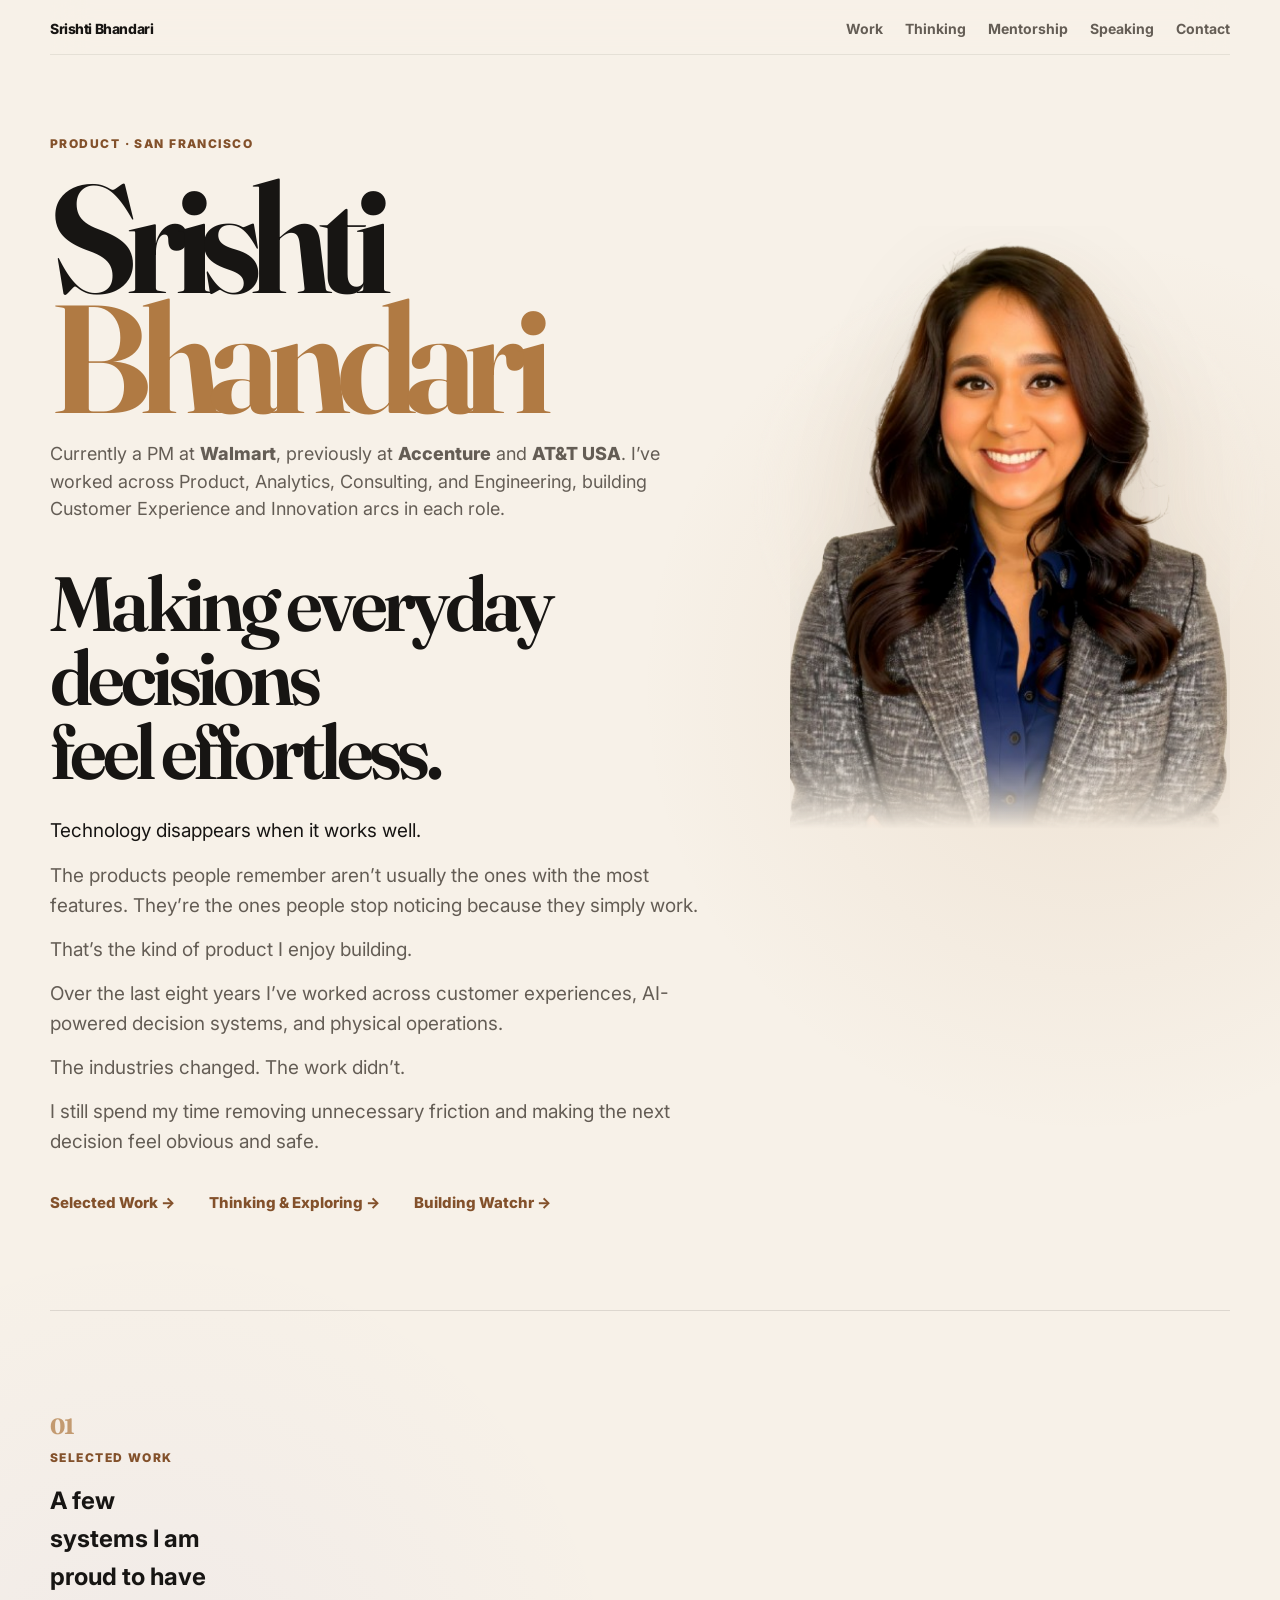
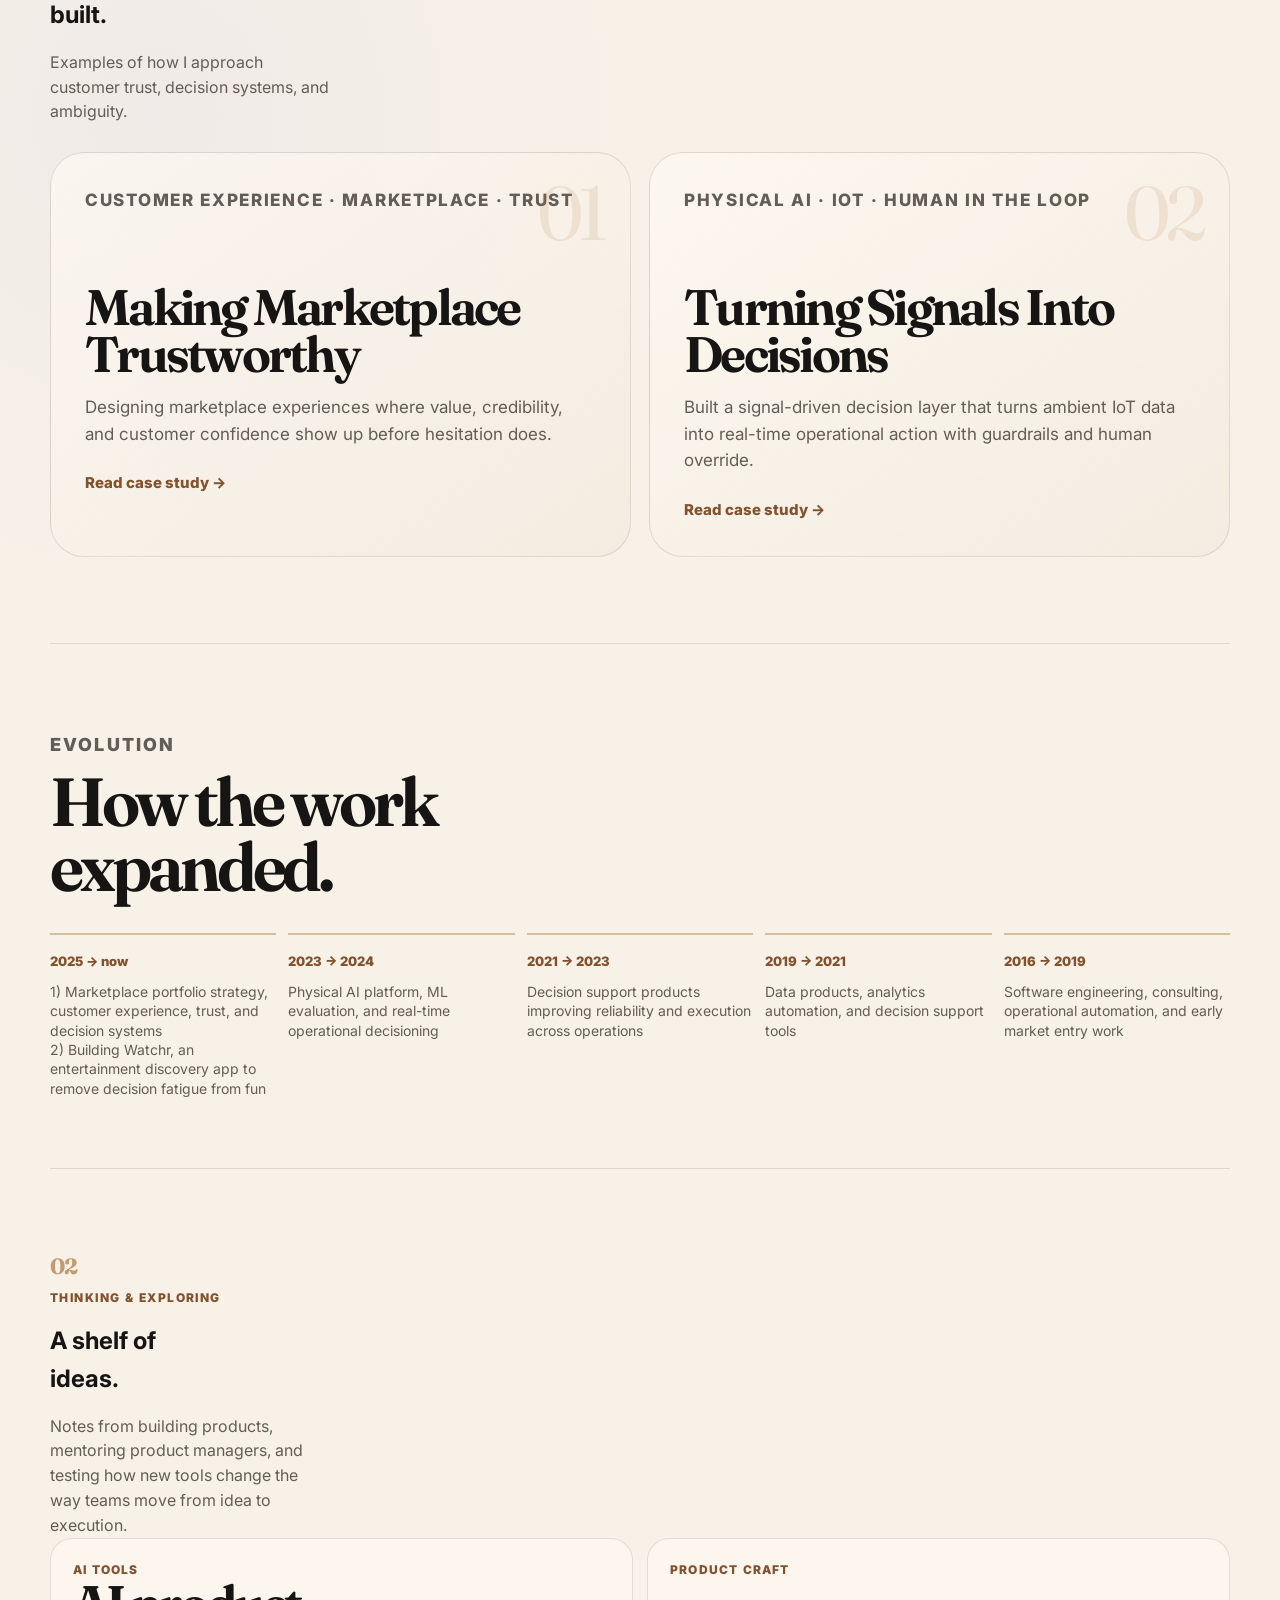
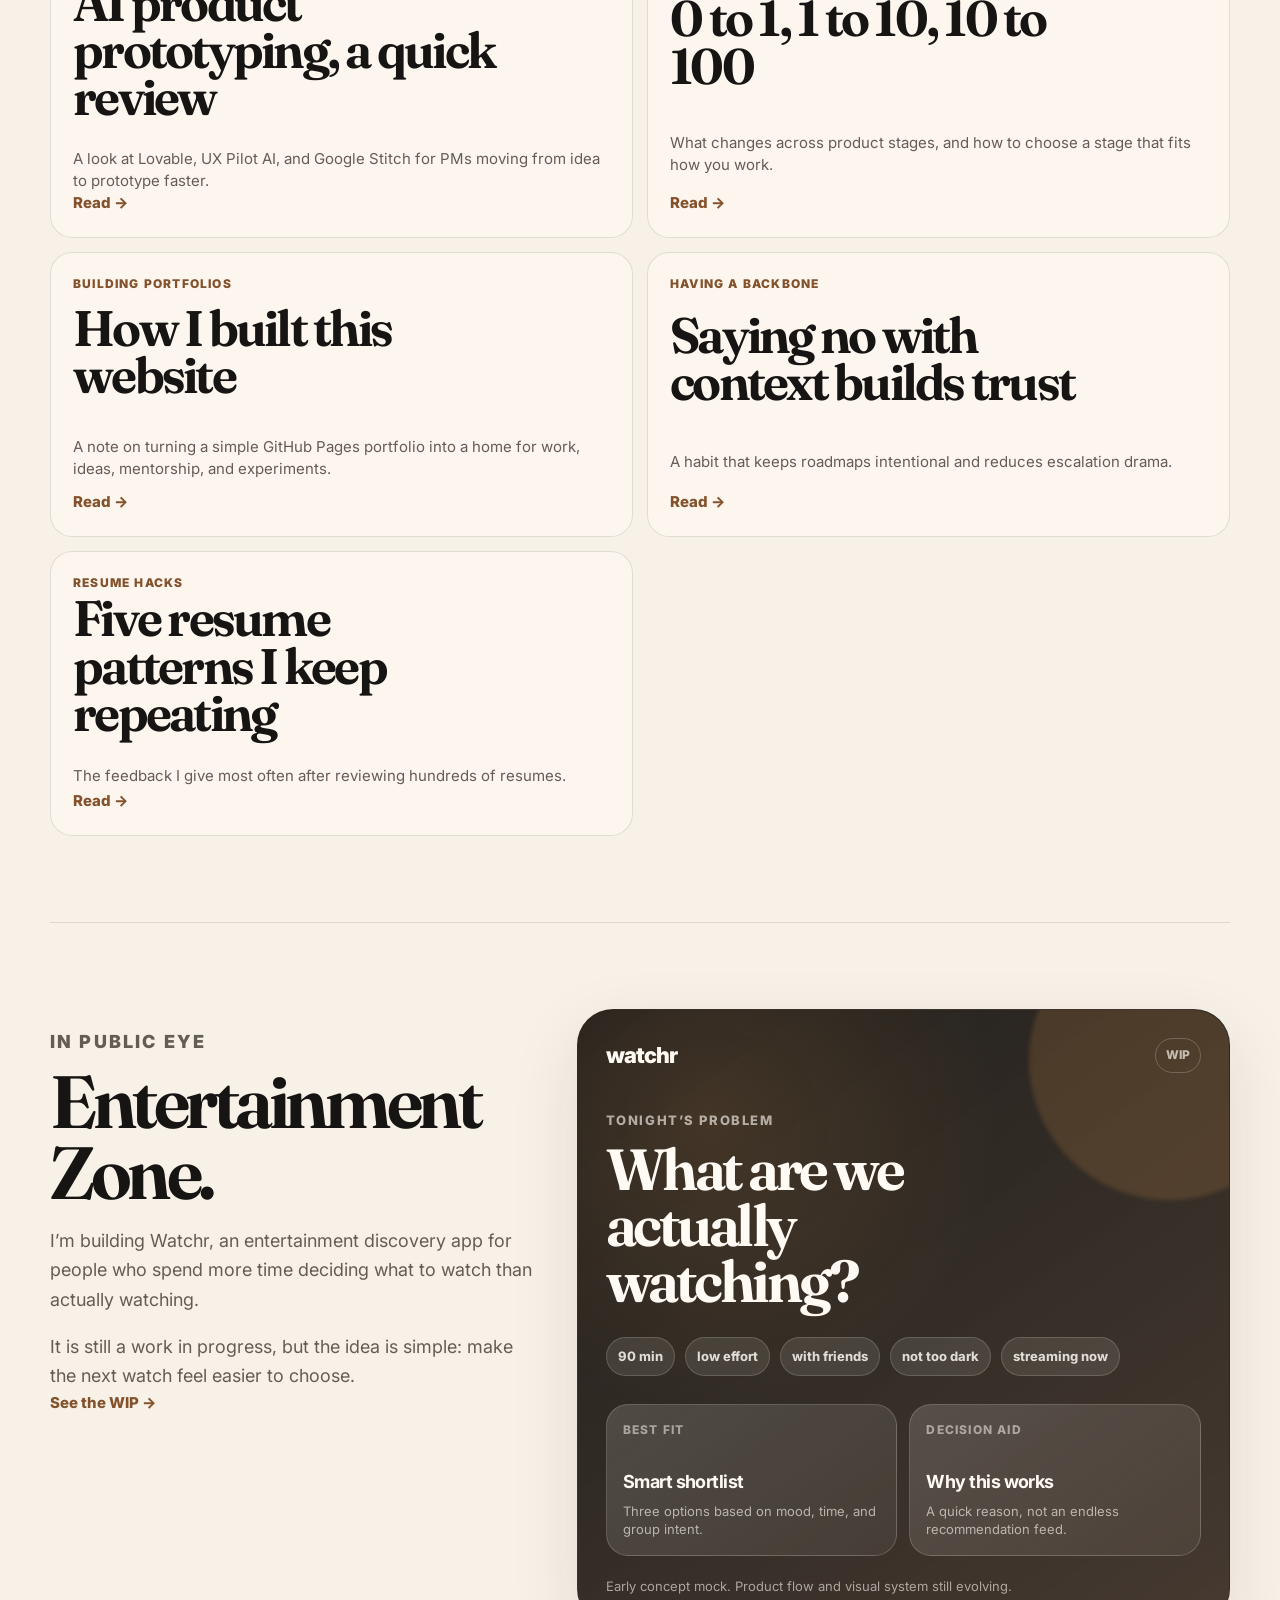
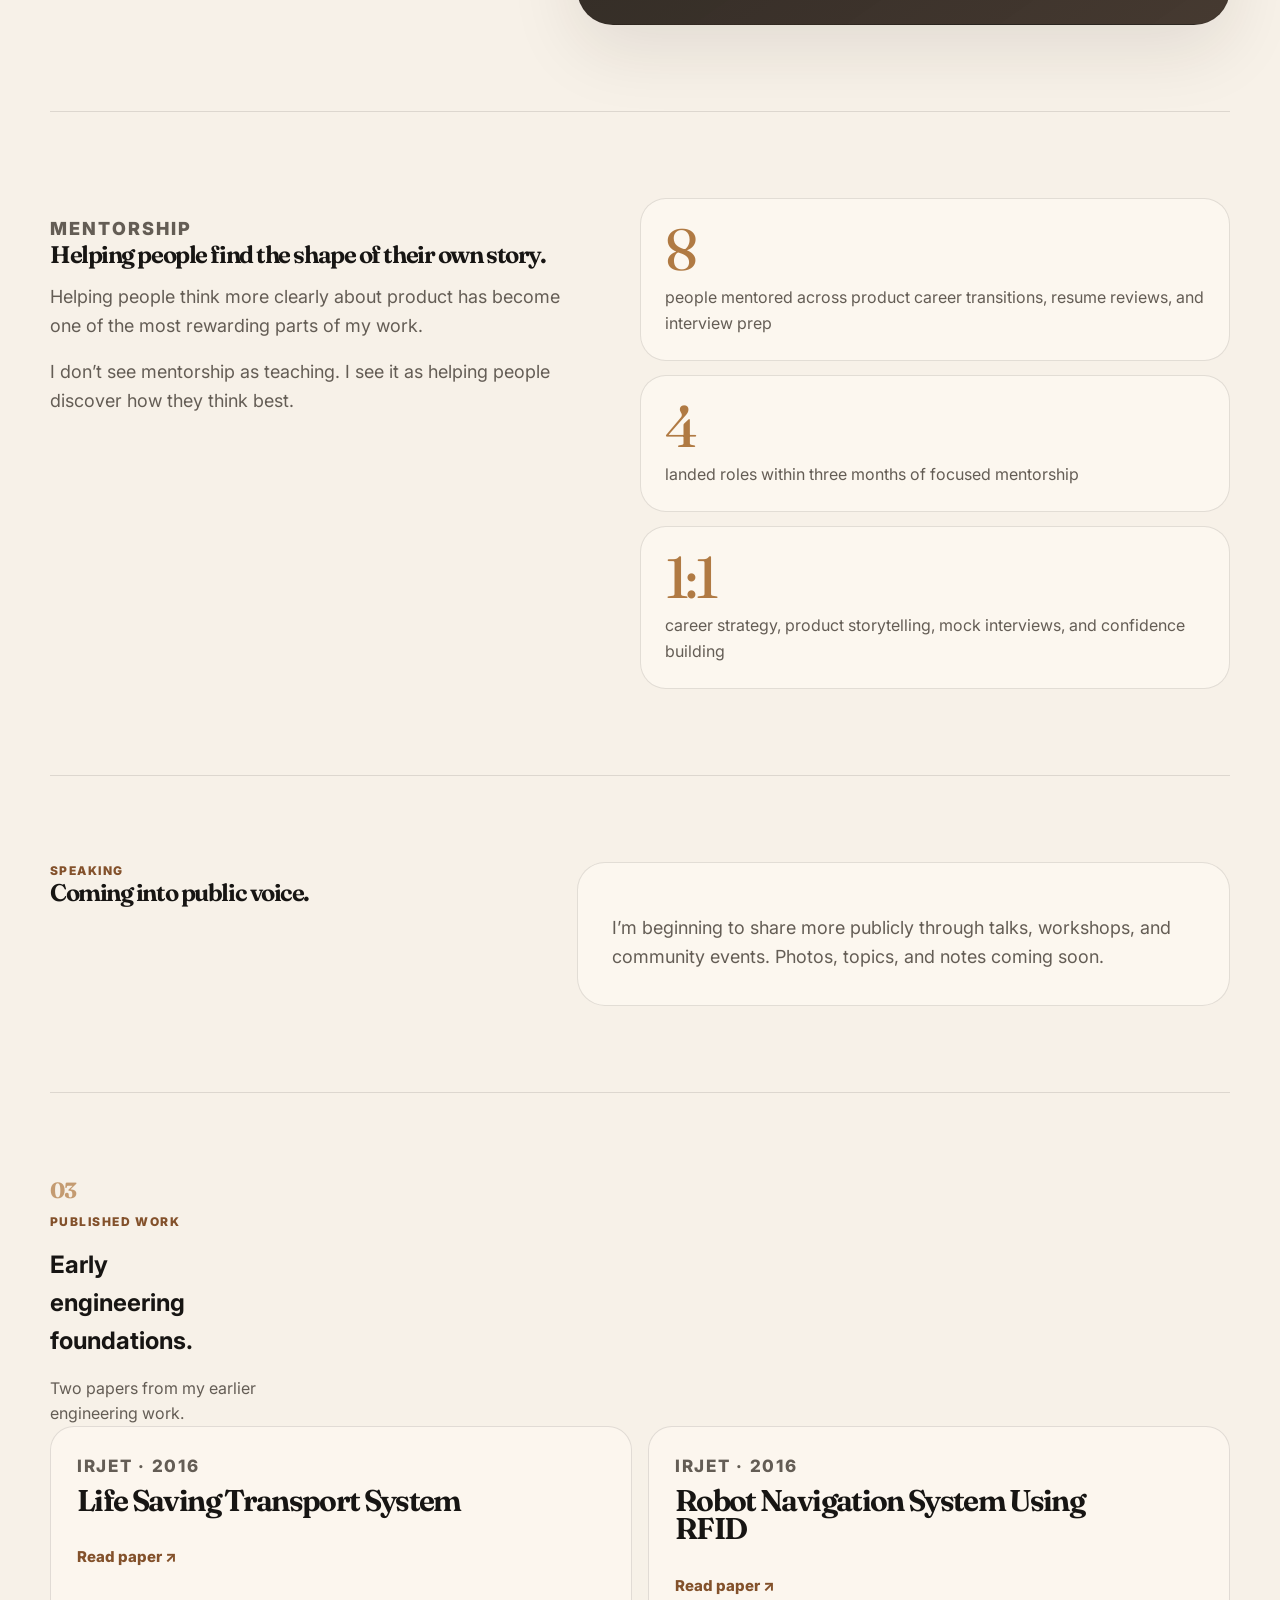
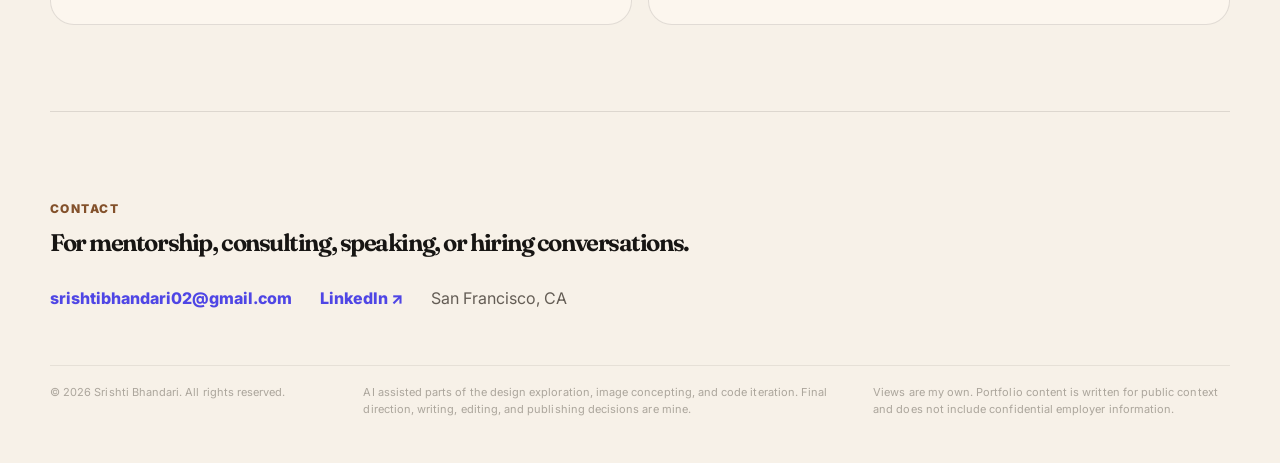
==== index.html @ 740136db "Update index.html" ====
<!DOCTYPE html>
<html lang="en">
<head>
  <meta charset="UTF-8" />
  <title>Srishti Bhandari</title>
  <meta name="viewport" content="width=device-width, initial-scale=1" />

  <link rel="preconnect" href="https://fonts.googleapis.com">
  <link rel="preconnect" href="https://fonts.gstatic.com" crossorigin>
  <link href="https://fonts.googleapis.com/css2?family=Fraunces:opsz,wght@9..144,500;9..144,600;9..144,700&family=Inter:wght@400;500;600;700;800&display=swap" rel="stylesheet">

  <link rel="stylesheet" href="style.css" />
</head>

<body>

<header class="site-header">
  <a class="site-mark" href="#top">Srishti Bhandari</a>

  <nav class="nav-links" aria-label="Main navigation">
    <a href="#work">Work</a>
    <a href="#thinking">Thinking</a>
    <a href="#mentorship">Mentorship</a>
    <a href="#speaking">Speaking</a>
    <a href="#contact">Contact</a>
  </nav>
</header>

<main id="top">

  <!-- HERO -->
  <section class="hero section-shell">
    <div class="hero-copy">
      <div class="eyebrow">Product · San Francisco</div>

      <h1 class="name-lockup">
        <span>Srishti</span>
        <span>Bhandari</span>
      </h1>
      <p class="hero-bio">
  Currently a PM at <strong>Walmart</strong>, previously at <strong>Accenture</strong> and <strong>AT&amp;T USA</strong>. I’ve worked across Product, Analytics, Consulting, and Engineering, building Customer Experience and Innovation arcs in each role.
</p>
      <h2 class="hero-belief">
        Making everyday decisions<br />
        feel effortless.
      </h2>

      <div class="hero-text">
        <p>Technology disappears when it works well.</p>

        <p>
          The products people remember aren’t usually the ones with the most features.
          They’re the ones people stop noticing because they simply work.
        </p>

        <p>That’s the kind of product I enjoy building.</p>

        <p>
          Over the last eight years I’ve worked across customer experiences,
          AI-powered decision systems, and physical operations.
        </p>

        <p>The industries changed. The work didn’t.</p>

        <p>
         I still spend my time removing unnecessary friction and making the next
decision feel obvious and safe.
        </p>
      </div>

      <div class="hero-actions" aria-label="Primary links">
        <a href="#work">Selected Work <span>→</span></a>
        <a href="#thinking">Thinking &amp; Exploring <span>→</span></a>
        <a href="#watchr">Building Watchr <span>→</span></a>
      </div>
    </div>

<div class="portrait-cutout-wrap">
  <img src="images/srishtipotrait.png" class="portrait-cutout" alt="Srishti Bhandari" />
</div>
    
  </section>

  
  <!-- SELECTED WORK -->
<section id="work" class="section-shell section-block split-section">
  <div class="split-left">
    <p class="section-index">01</p>
    <p class="section-kicker">Selected Work</p>
    <h2>A few systems I am proud to have built.</h2>
    <p class="section-note">Examples of how I approach customer trust, decision systems, and ambiguity.</p>
  </div>

  <div class="split-right work-showcase">
    <article class="work-panel" data-number="01">
      <p class="meta">Customer Experience · Marketplace · Trust</p>
      <h3>Making Marketplace Trustworthy</h3>
      <p>Designing marketplace experiences where value, credibility, and customer confidence show up before hesitation does.</p>
      <a href="case-marketplace.html" class="text-link">Read case study <span>→</span></a>
    </article>

    <article class="work-panel" data-number="02">
      <p class="meta">Physical AI · IoT · Human in the Loop</p>
      <h3>Turning Signals Into Decisions</h3>
      <p>Built a signal-driven decision layer that turns ambient IoT data into real-time operational action with guardrails and human override.</p>
      <a href="case-iot.html" class="text-link">Read case study <span>→</span></a>
    </article>
  </div>
</section>

  <!-- EVOLUTION -->
  <section id="evolution" class="section-shell section-block compact-section">
    <div class="section-intro narrow">
      <p class="section-kicker">Evolution</p>
      <h2>How the work expanded.</h2>
    </div>

    <div class="timeline">
      <article>
        <span>2025 → now</span>
        <p>1) Marketplace portfolio strategy, customer experience, trust, and decision systems</p>
        <p>2) Building Watchr, an entertainment discovery app to remove decision fatigue from fun </p>
      </article>

      <article>
        <span>2023 → 2024</span>
        <p>Physical AI platform, ML evaluation, and real-time operational decisioning</p>
      </article>

      <article>
        <span>2021 → 2023</span>
        <p>Decision support products improving reliability and execution across operations</p>
      </article>

      <article>
        <span>2019 → 2021</span>
        <p>Data products, analytics automation, and decision support tools</p>
      </article>

      <article>
        <span>2016 → 2019</span>
        <p>Software engineering, consulting, operational automation, and early market entry work</p>
      </article>
    </div>
  </section>

  
  <!-- THINKING -->
  <section id="thinking" class="section-shell section-block split-section">
  <div class="split-left">
    <p class="section-index">02</p>
    <p class="section-kicker">Thinking &amp; Exploring</p>
    <h2>A shelf of ideas.</h2>
    <p class="section-note">
      Notes from building products, mentoring product managers, and testing how new tools change the way teams move from idea to execution.
    </p>
  </div>

  <div class="split-right bookshelf-grid">
    <article class="book-card">
      <p class="pill">AI tools</p>
      <h3>AI product prototyping, a quick review</h3>
      <p>A look at Lovable, UX Pilot AI, and Google Stitch for PMs moving from idea to prototype faster.</p>
      <a href="thinking-05-ai-prototyping.html">Read <span>→</span></a>
    </article>

    <article class="book-card">
      <p class="pill">Product craft</p>
      <h3>0 to 1, 1 to 10, 10 to 100</h3>
      <p>What changes across product stages, and how to choose a stage that fits how you work.</p>
      <a href="thinking-01-product-stages.html">Read <span>→</span></a>
    </article>
    
    <article class="book-card">
      <p class="pill">Building portfolios</p>
      <h3>How I built this website</h3>
      <p>A note on turning a simple GitHub Pages portfolio into a home for work, ideas, mentorship, and experiments.</p>
      <a href="#building">Read <span>→</span></a>
    </article>
    
    <article class="book-card">
      <p class="pill">Having a backbone</p>
      <h3>Saying no with context builds trust</h3>
      <p>A habit that keeps roadmaps intentional and reduces escalation drama.</p>
      <a href="thinking-03-saying-no.html">Read <span>→</span></a>
    </article>

    <article class="book-card">
      <p class="pill">Resume hacks</p>
      <h3>Five resume patterns I keep repeating</h3>
      <p>The feedback I give most often after reviewing hundreds of resumes.</p>
      <a href="thinking-02-resume-tips.html">Read <span>→</span></a>
    </article>
  </div>
</section>

  
<!-- IN PUBLIC EYE -->
<section id="watchr" class="section-shell section-block watchr-section">
  <div class="watchr-copy">
    <p class="section-kicker">In Public Eye</p>
    <h2>Entertainment Zone.</h2>

    <p>
      I’m building Watchr, an entertainment discovery app for people who spend more time deciding what to watch than actually watching.
    </p>

    <p>
      It is still a work in progress, but the idea is simple: make the next watch feel easier to choose.
    </p>

    <a href="watchr.html" class="text-link">See the WIP <span>→</span></a>
  </div>

  <div class="watchr-mock" aria-label="Watchr app concept mockup">
    <div class="watchr-topbar">
      <div class="watchr-logo">watchr</div>
      <div class="watchr-status">WIP</div>
    </div>

    <div class="watchr-question">
      <span>Tonight’s problem</span>
      <h3>What are we actually watching?</h3>
    </div>

    <div class="watchr-chips">
      <span>90 min</span>
      <span>low effort</span>
      <span>with friends</span>
      <span>not too dark</span>
      <span>streaming now</span>
    </div>

    <div class="watchr-card-stack">
      <div class="watchr-card">
        <div class="label">Best fit</div>
        <strong>Smart shortlist</strong>
        <p>Three options based on mood, time, and group intent.</p>
      </div>

      <div class="watchr-card">
        <div class="label">Decision aid</div>
        <strong>Why this works</strong>
        <p>A quick reason, not an endless recommendation feed.</p>
      </div>
    </div>

    <p class="watchr-note">
      Early concept mock. Product flow and visual system still evolving.
    </p>
  </div>
</section>

  <!-- MENTORSHIP -->
  <section id="mentorship" class="section-shell section-block">
    <div class="mentor-grid">
      <div class="mentor-copy">
        <p class="section-kicker">Mentorship</p>
        <h2>Helping people find the shape of their own story.</h2>
        <p>
          Helping people think more clearly about product has become one of the
          most rewarding parts of my work.
        </p>
        <p>
          I don’t see mentorship as teaching. I see it as helping people discover
          how they think best.
        </p>
      </div>

      <div class="mentor-stats">
        <article>
          <span>8</span>
          <p>people mentored across product career transitions, resume reviews, and interview prep</p>
        </article>

        <article>
          <span>4</span>
          <p>landed roles within three months of focused mentorship</p>
        </article>

        <article>
          <span>1:1</span>
          <p>career strategy, product storytelling, mock interviews, and confidence building</p>
        </article>
      </div>
    </div>
  </section>

  <!-- SPEAKING -->
  <section id="speaking" class="section-shell section-block feature-row">
    <div>
      <p class="section-kicker">Speaking</p>
      <h2>Coming into public voice.</h2>
    </div>

    <div class="feature-card">
      <p>
        I’m beginning to share more publicly through talks, workshops, and
        community events. Photos, topics, and notes coming soon.
      </p>
    </div>
  </section>

  <!-- PUBLISHED WORK -->
  <section id="papers" class="section-shell section-block split-section">
  <div class="split-left">
    <p class="section-index">03</p>
    <p class="section-kicker">Published Work</p>
    <h2>Early engineering foundations.</h2>
    <p class="section-note">
      Two papers from my earlier engineering work.
    </p>
  </div>

  <div class="split-right paper-grid">
    <article>
      <p class="meta">IRJET · 2016</p>
      <h3>Life Saving Transport System</h3>
      <a href="https://www.irjet.net/archives/V3/i10/IRJET-V3I10105.pdf" target="_blank" rel="noopener">Read paper <span>↗</span></a>
    </article>

    <article>
      <p class="meta">IRJET · 2016</p>
      <h3>Robot Navigation System Using RFID</h3>
      <a href="https://www.irjet.net/archives/V3/i10/IRJET-V3I10104.pdf" target="_blank" rel="noopener">Read paper <span>↗</span></a>
    </article>
  </div>
</section>

  <!-- CONTACT -->
  <section id="contact" class="section-shell contact-section">
    <p class="section-kicker">Contact</p>
    <h2>For mentorship, consulting, speaking, or hiring conversations.</h2>

    <div class="contact-links">
      <a href="mailto:srishtibhandari02@gmail.com">srishtibhandari02@gmail.com</a>
      <a href="https://www.linkedin.com/in/srishti-bhandari" target="_blank" rel="noopener">LinkedIn ↗</a>
      <span>San Francisco, CA</span>
    </div>
  </section>

  <footer class="site-footer section-shell">

  <div class="footer-meta">
  <p>© 2026 Srishti Bhandari. All rights reserved.</p>
  <p>AI assisted parts of the design exploration, image concepting, and code iteration. Final direction, writing, editing, and publishing decisions are mine.</p>
  <p>Views are my own. Portfolio content is written for public context and does not include confidential employer information.</p>
</div>
</footer>
</main>

</body>
</html>
---- style.css ----
/* =========================
   Base
   ========================= */

* {
  box-sizing: border-box;
  margin: 0;
  padding: 0;
}

:root {
  --cream: #f7f1e8;
  --paper: #fffaf3;
  --cream-soft: #efe4d6;
  --charcoal: #171513;
  --muted: #645d55;
  --soft: #9b9287;
  --bronze: #b07a43;
  --bronze-dark: #83512b;
  --indigo: #4f46e5;
  --line: rgba(36, 30, 24, 0.12);
  --shadow: 0 24px 70px rgba(44, 33, 24, 0.10);
  --serif: "Fraunces", Georgia, serif;
  --sans: "Inter", -apple-system, BlinkMacSystemFont, "Segoe UI", sans-serif;
}

html {
  scroll-behavior: smooth;
}

body {
  background:
    radial-gradient(circle at 85% 10%, rgba(176, 122, 67, 0.12), transparent 28rem),
    radial-gradient(circle at 12% 25%, rgba(79, 70, 229, 0.04), transparent 30rem),
    var(--cream);
  color: var(--charcoal);
  font-family: var(--sans);
  line-height: 1.58;
  text-rendering: optimizeLegibility;
}

a {
  color: inherit;
  text-decoration: none;
}

::selection {
  background: rgba(176, 122, 67, 0.22);
}

img {
  max-width: 100%;
  display: block;
}

/* =========================
   Layout shell
   ========================= */

.section-shell {
  width: min(1180px, calc(100% - 48px));
  margin: 0 auto;
}

.section-block {
  padding: 86px 0;
  border-top: 1px solid var(--line);
}

.compact-section {
  padding: 70px 0;
}

.section-kicker {
  color: var(--bronze-dark);
  text-transform: uppercase;
  letter-spacing: 0.12em;
  font-size: 12px;
  font-weight: 850;
}

.meta {
  color: rgba(86, 79, 71, 0.82);
  text-transform: uppercase;
  letter-spacing: 0.1em;
  font-size: 12px;
  font-weight: 800;
}

.pill {
  display: inline-block;
  color: var(--bronze-dark);
  text-transform: uppercase;
  letter-spacing: 0.1em;
  font-size: 12px;
  font-weight: 850;
}

/* =========================
   Header / nav
   ========================= */

.site-header,
.topnav {
  width: 100%;
  position: sticky;
  top: 0;
  z-index: 70;
  background: rgba(247, 241, 232, 0.88);
  backdrop-filter: blur(18px);
  border-bottom: 1px solid rgba(36, 30, 24, 0.08);
}

.site-header {
  display: flex;
  justify-content: space-between;
  align-items: center;
  gap: 24px;
  width: min(1180px, calc(100% - 48px));
  margin: 0 auto;
  padding: 18px 0 14px;
}

.topnav-inner {
  width: min(1180px, calc(100% - 48px));
  margin: 0 auto;
  padding: 18px 0 14px;
  display: flex;
  justify-content: space-between;
  align-items: center;
  gap: 24px;
}

.site-mark,
.brand,
.brand a {
  font-size: 14px;
  font-weight: 780;
  letter-spacing: -0.03em;
  color: var(--charcoal);
}

.nav-links {
  display: flex;
  align-items: center;
  gap: 22px;
  overflow-x: auto;
  white-space: nowrap;
  -webkit-overflow-scrolling: touch;
}

.nav-links a {
  color: var(--muted);
  font-size: 14px;
  font-weight: 700;
  transition: color 0.18s ease;
}

.nav-links a:hover {
  color: var(--bronze-dark);
}

/* =========================
   Hero
   ========================= */

.hero {
  min-height: calc(100vh - 82px);
  padding: 80px 0 96px;
  display: grid;
  grid-template-columns: minmax(0, 1.08fr) minmax(320px, 440px);
  gap: clamp(34px, 7vw, 92px);
  align-items: start;
}

.hero-copy {
  max-width: 760px;
}

.eyebrow {
  color: var(--bronze-dark);
  text-transform: uppercase;
  letter-spacing: 0.12em;
  font-size: 12px;
  font-weight: 850;
  margin-bottom: 24px;
}

.name-lockup {
  font-family: var(--serif);
  font-size: clamp(78px, 12vw, 164px);
  line-height: 0.78;
  letter-spacing: -0.08em;
  font-weight: 650;
}

.name-lockup span {
  display: block;
}

.name-lockup span:nth-child(2) {
  color: var(--bronze);
}

.hero-belief {
  font-family: var(--serif);
  font-size: clamp(40px, 6vw, 78px);
  line-height: 0.96;
  letter-spacing: -0.06em;
  font-weight: 620;
  margin: 44px 0 28px;
  max-width: 12ch;
}

.hero-text {
  max-width: 660px;
}

.hero-text p {
  font-size: clamp(16px, 1.55vw, 19px);
  color: var(--muted);
  margin-bottom: 14px;
}

.hero-text p:first-child {
  color: var(--charcoal);
}

.hero-actions {
  display: flex;
  flex-wrap: wrap;
  gap: 18px 34px;
  margin-top: 34px;
}

.hero-actions a,
.text-link,
.book-card a,
.paper-grid a,
.btn-secondary {
  color: var(--bronze-dark);
  font-weight: 800;
  font-size: 15px;
  transition: color 0.18s ease, transform 0.18s ease;
}

.hero-actions a:hover,
.text-link:hover,
.book-card a:hover,
.paper-grid a:hover,
.btn-secondary:hover {
  color: var(--indigo);
}

.hero-actions span,
.text-link span,
.book-card span,
.paper-grid span {
  display: inline-block;
  transition: transform 0.18s ease;
}

.hero-actions a:hover span,
.text-link:hover span,
.book-card a:hover span,
.paper-grid a:hover span {
  transform: translateX(3px);
}

/* =========================
   Portrait: clean cutout
   ========================= */

.portrait-art,
.portrait-editorial,
.portrait-word-art,
.portrait-svg-shell,
.portrait-asset,
.portrait-mockup,
.mock-wordfield,
.word-cloud,
.word-portrait-svg,
.portrait-language-svg,
.portrait-cutout-wrap {
  display: none;
}

/* If your HTML uses portrait-cutout-wrap, keep it visible */
.portrait-cutout-wrap {
  display: block;
  position: sticky;
  top: 116px;
  margin-top: 54px;
  min-height: 640px;
  overflow: visible;
  isolation: isolate;
  background: transparent;
}

.portrait-cutout-wrap::before {
  content: "";
  position: absolute;
  left: 50%;
  top: 14%;
  transform: translateX(-50%);
  width: 116%;
  height: 68%;
  border-radius: 999px;
  background:
    radial-gradient(
      ellipse at center,
      rgba(176, 122, 67, 0.18) 0%,
      rgba(239, 228, 214, 0.42) 40%,
      rgba(247, 241, 232, 0.12) 70%,
      rgba(247, 241, 232, 0) 100%
    );
  filter: blur(2px);
  z-index: 1;
  pointer-events: none;
}

.portrait-cutout-wrap::after {
  content: "";
  position: absolute;
  left: 50%;
  bottom: 7%;
  transform: translateX(-50%);
  width: 72%;
  height: 18%;
  border-radius: 999px;
  background:
    radial-gradient(
      ellipse at center,
      rgba(44, 33, 24, 0.12) 0%,
      rgba(44, 33, 24, 0.05) 44%,
      rgba(44, 33, 24, 0) 72%
    );
  filter: blur(18px);
  z-index: 1;
  pointer-events: none;
}

.portrait-cutout {
  position: absolute;
  left: 50%;
  bottom: 0;
  transform: translateX(-50%);
  width: min(100%, 520px);
  max-height: 100%;
  object-fit: contain;
  object-position: center bottom;
  z-index: 3;
  filter:
    saturate(0.96)
    contrast(1.02)
    drop-shadow(0 28px 42px rgba(44, 33, 24, 0.10));
  -webkit-mask-image:
    linear-gradient(
      to bottom,
      black 0%,
      black 78%,
      rgba(0, 0, 0, 0.76) 88%,
      transparent 100%
    );
  mask-image:
    linear-gradient(
      to bottom,
      black 0%,
      black 78%,
      rgba(0, 0, 0, 0.76) 88%,
      transparent 100%
    );
}

@media (max-width: 780px) {
  .portrait-cutout-wrap {
    position: relative;
    top: auto;
    margin-top: 28px;
    min-height: 360px;
  }

  .portrait-cutout {
    width: min(92vw, 360px);
  }
}

@media (max-width: 460px) {
  .portrait-cutout-wrap {
    min-height: 315px;
  }

  .portrait-cutout {
    width: min(88vw, 310px);
  }
}

/* =========================
   Section headings
   ========================= */

.section-intro {
  max-width: 780px;
  margin-bottom: 34px;
}

.section-intro h2,
.feature-row h2,
.mentor-copy h2,
.contact-section h2,
.systems-intro h2,
.watchr-copy h2,
.footer-belief,
.article h1 {
  font-family: var(--serif);
  letter-spacing: -0.06em;
  line-height: 0.96;
  font-weight: 650;
}

.section-intro h2 {
  font-size: clamp(38px, 5.5vw, 68px);
  max-width: 13ch;
  margin-top: 10px;
}

.section-intro p,
.feature-card p,
.mentor-copy p,
.systems-intro p,
.watchr-copy p,
.footer-note {
  color: var(--muted);
  font-size: 18px;
  line-height: 1.62;
  max-width: 64ch;
  margin-top: 16px;
}

.section-intro.split {
  display: grid;
  grid-template-columns: 220px minmax(0, 1fr);
  gap: 36px;
  align-items: start;
  margin-bottom: 34px;
}

.section-mark {
  display: flex;
  flex-direction: column;
  gap: 10px;
}

.section-index {
  color: rgba(176, 122, 67, 0.72);
  font-family: var(--serif);
  font-size: 22px;
  line-height: 1;
  letter-spacing: -0.05em;
  font-weight: 700;
}

.section-intro.split h2 {
  max-width: 720px;
  margin-top: 0;
}

.section-intro.split p {
  max-width: 64ch;
}

.section-intro.split .section-kicker {
  margin-bottom: 0;
}

@media (max-width: 780px) {
  .section-intro.split {
    grid-template-columns: 1fr;
    gap: 12px;
    margin-bottom: 26px;
  }
}

/* =========================
   Selected Work
   ========================= */

.work-showcase {
  display: grid;
  grid-template-columns: 1fr 1fr;
  gap: 18px;
  margin-top: 28px;
}

.work-panel {
  position: relative;
  min-height: 360px;
  padding: 34px;
  border: 1px solid var(--line);
  border-radius: 34px;
  background:
    linear-gradient(145deg, rgba(255, 250, 243, 0.66), rgba(239, 228, 214, 0.38));
  overflow: hidden;
  transition: transform 0.18s ease, box-shadow 0.18s ease, background 0.18s ease;
}

.work-panel:hover {
  transform: translateY(-4px);
  box-shadow: var(--shadow);
  background:
    linear-gradient(145deg, rgba(255, 250, 243, 0.90), rgba(239, 228, 214, 0.48));
}

.work-panel::before {
  content: attr(data-number);
  position: absolute;
  right: 28px;
  top: 22px;
  font-family: var(--serif);
  font-size: 76px;
  line-height: 1;
  letter-spacing: -0.08em;
  color: rgba(176, 122, 67, 0.14);
}

.work-panel .meta {
  margin-bottom: 70px;
}

.work-panel h3,
.book-card h3,
.paper-grid h3 {
  font-family: var(--serif);
  font-size: clamp(30px, 3.9vw, 52px);
  line-height: 0.95;
  letter-spacing: -0.055em;
  font-weight: 650;
  max-width: 440px;
  margin-bottom: 16px;
}

.work-panel p {
  color: var(--muted);
  font-size: 17px;
  line-height: 1.55;
  max-width: 520px;
}

.work-panel .text-link {
  display: inline-block;
  margin-top: 24px;
}

/* Keep the first work section readable and spaced */
#work.section-block {
  padding-top: 104px;
}

#work,
#evolution,
#systems-map,
#thinking,
#building,
#mentorship,
#speaking,
#papers,
#contact {
  scroll-margin-top: 110px;
}

@media (max-width: 900px) {
  .work-showcase {
    grid-template-columns: 1fr;
  }

  .work-panel {
    min-height: auto;
  }

  .work-panel .meta {
    margin-bottom: 48px;
  }
}

/* =========================
   Evolution / timeline
   ========================= */

.timeline {
  display: grid;
  grid-template-columns: repeat(5, 1fr);
  gap: 12px;
}

.timeline article {
  border-top: 2px solid rgba(176, 122, 67, 0.45);
  padding-top: 16px;
}

.timeline span {
  display: block;
  font-size: 13px;
  font-weight: 850;
  color: var(--bronze-dark);
  margin-bottom: 10px;
}

.timeline p {
  color: var(--muted);
  font-size: 14px;
  line-height: 1.38;
}

@media (max-width: 1040px) {
  .timeline {
    grid-template-columns: 1fr;
    gap: 18px;
  }

  .timeline article {
    display: grid;
    grid-template-columns: 120px 1fr;
    gap: 22px;
    align-items: start;
  }
}

@media (max-width: 680px) {
  .timeline article {
    grid-template-columns: 1fr;
    gap: 4px;
  }
}

/* =========================
   Product Vocabulary / Systems Map
   ========================= */

.systems-section {
  position: relative;
}

.systems-intro {
  max-width: 760px;
  margin-bottom: 38px;
}

.systems-intro h2 {
  font-size: clamp(40px, 6vw, 74px);
  margin-top: 10px;
}

.systems-map {
  position: relative;
  display: grid;
  grid-template-columns: repeat(3, 1fr);
  gap: 14px;
  padding: 18px;
  border: 1px solid var(--line);
  border-radius: 36px;
  background:
    radial-gradient(circle at 50% 50%, rgba(176, 122, 67, 0.08), transparent 28rem),
    rgba(255, 250, 243, 0.44);
  overflow: hidden;
}

.systems-map::before {
  content: "";
  position: absolute;
  inset: 0;
  background:
    linear-gradient(to right, transparent 0%, transparent 33%, rgba(36, 30, 24, 0.06) 33.1%, transparent 33.3%, transparent 66%, rgba(36, 30, 24, 0.06) 66.1%, transparent 66.3%),
    linear-gradient(to bottom, transparent 0%, transparent 50%, rgba(36, 30, 24, 0.06) 50.1%, transparent 50.3%);
  pointer-events: none;
}

.system-node {
  position: relative;
  z-index: 2;
  min-height: 260px;
  padding: 26px;
  border-radius: 28px;
  border: 1px solid rgba(36, 30, 24, 0.10);
  background: rgba(255, 250, 243, 0.58);
  transition: transform 0.18s ease, box-shadow 0.18s ease, background 0.18s ease;
}

.system-node:hover {
  transform: translateY(-4px);
  box-shadow: 0 20px 54px rgba(44, 33, 24, 0.08);
  background: rgba(255, 250, 243, 0.86);
}

.node-label {
  display: inline-block;
  color: var(--bronze-dark);
  text-transform: uppercase;
  letter-spacing: 0.11em;
  font-size: 12px;
  font-weight: 850;
  margin-bottom: 28px;
}

.system-node h3 {
  font-family: var(--serif);
  font-size: clamp(28px, 3.6vw, 42px);
  line-height: 0.98;
  letter-spacing: -0.055em;
  font-weight: 650;
  max-width: 360px;
  margin-bottom: 24px;
}

.node-terms {
  display: flex;
  flex-wrap: wrap;
  gap: 8px;
}

.node-terms span {
  color: rgba(98, 91, 82, 0.92);
  background: rgba(247, 241, 232, 0.76);
  border: 1px solid rgba(36, 30, 24, 0.08);
  border-radius: 999px;
  padding: 7px 10px;
  font-size: 13px;
  font-weight: 650;
  line-height: 1;
}

.node-customer {
  background:
    radial-gradient(circle at 90% 10%, rgba(176, 122, 67, 0.10), transparent 10rem),
    rgba(255, 250, 243, 0.58);
}

.node-growth {
  background:
    radial-gradient(circle at 16% 16%, rgba(176, 122, 67, 0.08), transparent 10rem),
    rgba(255, 250, 243, 0.58);
}

.node-decision {
  background:
    radial-gradient(circle at 80% 78%, rgba(79, 70, 229, 0.06), transparent 12rem),
    rgba(255, 250, 243, 0.58);
}

.node-ai {
  background:
    radial-gradient(circle at 16% 80%, rgba(79, 70, 229, 0.06), transparent 12rem),
    rgba(255, 250, 243, 0.58);
}

.node-platform {
  background:
    radial-gradient(circle at 88% 20%, rgba(176, 122, 67, 0.08), transparent 10rem),
    rgba(255, 250, 243, 0.58);
}

.node-leadership {
  background:
    radial-gradient(circle at 18% 18%, rgba(176, 122, 67, 0.10), transparent 10rem),
    rgba(255, 250, 243, 0.58);
}

.system-node::after {
  content: "";
  position: absolute;
  right: 22px;
  bottom: 20px;
  width: 42px;
  height: 42px;
  border-right: 1px solid rgba(176, 122, 67, 0.22);
  border-bottom: 1px solid rgba(176, 122, 67, 0.22);
  opacity: 0.7;
}

@media (max-width: 980px) {
  .systems-map {
    grid-template-columns: repeat(2, 1fr);
  }
}

@media (max-width: 680px) {
  .systems-map {
    grid-template-columns: 1fr;
    padding: 10px;
    border-radius: 28px;
  }

  .system-node {
    min-height: auto;
    padding: 22px;
  }

  .node-label {
    margin-bottom: 20px;
  }
}

/* =========================
   Thinking / bookshelf
   ========================= */

.bookshelf {
  display: grid;
  grid-template-columns: repeat(3, 1fr);
  gap: 14px;
}

.book-card {
  background: rgba(255, 250, 243, 0.60);
  border: 1px solid var(--line);
  border-radius: 22px;
  padding: 22px;
  min-height: 285px;
  display: flex;
  flex-direction: column;
  justify-content: space-between;
  transition: transform 0.18s ease, background 0.18s ease, box-shadow 0.18s ease;
}

.book-card:hover {
  transform: translateY(-4px);
  background: rgba(255, 250, 243, 0.88);
  box-shadow: var(--shadow);
}

.book-card p:not(.pill) {
  font-size: 15px;
  line-height: 1.45;
  margin-top: 10px;
  color: var(--muted);
}

@media (max-width: 1040px) {
  .bookshelf {
    grid-template-columns: repeat(2, 1fr);
  }
}

@media (max-width: 780px) {
  .bookshelf {
    grid-template-columns: 1fr;
  }

  .book-card {
    min-height: auto;
  }
}

/* =========================
   Building in public / Watchr
   ========================= */

.feature-row,
.watchr-section {
  display: grid;
  grid-template-columns: 0.85fr 1.15fr;
  gap: 44px;
  align-items: start;
}

.feature-card {
  background: rgba(255, 250, 243, 0.64);
  border: 1px solid var(--line);
  border-radius: 28px;
  padding: 34px;
}

.feature-card .text-link {
  display: inline-block;
  margin-top: 22px;
}

.watchr-copy h2 {
  font-size: clamp(40px, 6vw, 74px);
  margin-top: 10px;
  max-width: 9ch;
}

.watchr-copy p {
  margin-top: 18px;
}

.watchr-mock {
  position: relative;
  min-height: 440px;
  border-radius: 36px;
  border: 1px solid var(--line);
  background:
    radial-gradient(circle at 20% 18%, rgba(176, 122, 67, 0.20), transparent 18rem),
    linear-gradient(145deg, rgba(23, 21, 19, 0.96), rgba(54, 42, 32, 0.92));
  color: #fffaf3;
  padding: 28px;
  overflow: hidden;
  box-shadow: var(--shadow);
}

.watchr-mock::before {
  content: "";
  position: absolute;
  width: 280px;
  height: 280px;
  right: -80px;
  top: -90px;
  border-radius: 999px;
  background: rgba(176, 122, 67, 0.24);
  filter: blur(2px);
}

.watchr-topbar {
  position: relative;
  z-index: 2;
  display: flex;
  justify-content: space-between;
  align-items: center;
  margin-bottom: 34px;
}

.watchr-logo {
  font-weight: 850;
  letter-spacing: -0.04em;
  font-size: 22px;
}

.watchr-status {
  font-size: 12px;
  font-weight: 800;
  color: rgba(255, 250, 243, 0.68);
  border: 1px solid rgba(255, 250, 243, 0.22);
  border-radius: 999px;
  padding: 7px 10px;
}

.watchr-question {
  position: relative;
  z-index: 2;
  max-width: 420px;
}

.watchr-question span {
  color: rgba(255, 250, 243, 0.62);
  font-size: 13px;
  font-weight: 800;
  text-transform: uppercase;
  letter-spacing: 0.12em;
}

.watchr-question h3 {
  font-family: var(--serif);
  font-size: clamp(36px, 4.7vw, 58px);
  line-height: 0.96;
  letter-spacing: -0.06em;
  margin-top: 10px;
  font-weight: 650;
}

.watchr-chips {
  position: relative;
  z-index: 2;
  display: flex;
  flex-wrap: wrap;
  gap: 10px;
  margin: 28px 0;
}

.watchr-chips span {
  font-size: 13px;
  font-weight: 750;
  color: rgba(255, 250, 243, 0.84);
  background: rgba(255, 250, 243, 0.10);
  border: 1px solid rgba(255, 250, 243, 0.16);
  border-radius: 999px;
  padding: 8px 11px;
}

.watchr-card-stack {
  position: relative;
  z-index: 2;
  display: grid;
  grid-template-columns: 1fr 1fr;
  gap: 12px;
  margin-top: 24px;
}

.watchr-card {
  min-height: 136px;
  border-radius: 22px;
  background: linear-gradient(145deg, rgba(255, 250, 243, 0.16), rgba(255, 250, 243, 0.06));
  border: 1px solid rgba(255, 250, 243, 0.18);
  padding: 16px;
}

.watchr-card .label {
  color: rgba(255, 250, 243, 0.52);
  font-size: 12px;
  font-weight: 800;
  text-transform: uppercase;
  letter-spacing: 0.1em;
  margin-bottom: 28px;
}

.watchr-card strong {
  display: block;
  font-size: 18px;
  letter-spacing: -0.03em;
}

.watchr-card p {
  color: rgba(255, 250, 243, 0.62);
  font-size: 13px;
  line-height: 1.4;
  margin-top: 6px;
}

.watchr-note {
  position: relative;
  z-index: 2;
  margin-top: 20px;
  color: rgba(255, 250, 243, 0.58);
  font-size: 13px;
}

@media (max-width: 1040px) {
  .feature-row,
  .watchr-section {
    grid-template-columns: 1fr;
  }
}

@media (max-width: 520px) {
  .watchr-card-stack {
    grid-template-columns: 1fr;
  }

  .watchr-mock {
    padding: 22px;
    min-height: auto;
  }
}

/* =========================
   Mentorship
   ========================= */

.mentor-grid {
  display: grid;
  grid-template-columns: 0.95fr 1.05fr;
  gap: 56px;
  align-items: start;
}

.mentor-stats {
  display: grid;
  grid-template-columns: 1fr;
  gap: 14px;
}

.mentor-stats article {
  background: rgba(255, 250, 243, 0.64);
  border: 1px solid var(--line);
  border-radius: 26px;
  padding: 24px;
}

.mentor-stats span {
  display: block;
  font-family: var(--serif);
  font-size: 58px;
  line-height: 0.9;
  letter-spacing: -0.06em;
  color: var(--bronze);
  margin-bottom: 10px;
}

.mentor-stats p {
  color: var(--muted);
  font-size: 16px;
}

@media (max-width: 1040px) {
  .mentor-grid {
    grid-template-columns: 1fr;
  }
}

/* =========================
   Papers
   ========================= */

.paper-grid {
  display: grid;
  grid-template-columns: 1fr 1fr;
  gap: 16px;
}

.paper-grid article {
  background: rgba(255, 250, 243, 0.58);
  border: 1px solid var(--line);
  border-radius: 24px;
  padding: 26px;
}

.paper-grid h3 {
  font-size: 30px;
  margin: 8px 0 14px;
}

.paper-grid p {
  color: var(--muted);
  font-size: 17px;
  line-height: 1.55;
}

.paper-grid a {
  display: inline-block;
  margin-top: 16px;
}

@media (max-width: 780px) {
  .paper-grid {
    grid-template-columns: 1fr;
  }
}

/* =========================
   Inner pages (case studies / essays)
   ========================= */

.container {
  width: min(1180px, calc(100% - 48px));
  margin: 0 auto;
  padding: 82px 0 110px;
}

.article {
  max-width: 880px;
}

.article .kicker,
.article .section-kicker {
  color: var(--bronze-dark);
  text-transform: uppercase;
  letter-spacing: 0.12em;
  font-size: 12px;
  font-weight: 850;
  margin-bottom: 18px;
}

.article h1 {
  font-size: clamp(52px, 8vw, 96px);
  line-height: 0.92;
  letter-spacing: -0.065em;
  margin-bottom: 26px;
  max-width: 860px;
}

.article .hero-lede,
.article > p:first-of-type {
  color: var(--charcoal);
  font-size: clamp(20px, 2.5vw, 26px);
  line-height: 1.35;
  max-width: 780px;
  margin-bottom: 34px;
}

.article h2 {
  font-family: var(--serif);
  font-size: clamp(34px, 5vw, 58px);
  line-height: 0.98;
  letter-spacing: -0.055em;
  font-weight: 630;
  margin: 58px 0 18px;
}

.article h3 {
  font-family: var(--serif);
  font-size: clamp(26px, 3vw, 36px);
  line-height: 1.05;
  letter-spacing: -0.045em;
  font-weight: 630;
  margin: 34px 0 12px;
}

.article p {
  color: var(--muted);
  font-size: 18px;
  line-height: 1.68;
  max-width: 76ch;
  margin-bottom: 18px;
}

.article ul {
  color: var(--muted);
  font-size: 17px;
  line-height: 1.65;
  margin: 16px 0 24px 22px;
  max-width: 76ch;
}

.article li {
  margin-bottom: 9px;
}

.article strong {
  color: var(--charcoal);
}

.article-callout {
  margin: 36px 0;
  max-width: 820px;
  background: rgba(255, 250, 243, 0.66);
  border: 1px solid var(--line);
  border-radius: 28px;
  padding: 28px;
}

.figure {
  margin: 38px 0 48px;
  max-width: 680px;
}

.figure img {
  width: 100%;
  border-radius: 28px;
  box-shadow: var(--shadow);
}

.caption {
  color: var(--soft);
  font-size: 13px;
  margin-top: 10px;
}

.accent-link {
  color: var(--bronze-dark);
  font-weight: 800;
}

.accent-link:hover {
  color: var(--indigo);
}

.btn-secondary {
  display: inline-flex;
  align-items: center;
  gap: 8px;
  color: var(--bronze-dark);
  font-weight: 800;
  border-bottom: 1px solid rgba(131, 81, 43, 0.36);
  padding-bottom: 4px;
}

.btn-secondary:hover {
  color: var(--indigo);
  border-bottom-color: var(--indigo);
}

@media (max-width: 780px) {
  .container {
    width: calc(100% - 28px);
    padding: 58px 0 76px;
  }

  .article h1 {
    font-size: 52px;
  }

  .article p {
    font-size: 16px;
  }
}

/* =========================
   Contact
   ========================= */

.contact-section {
  padding: 88px 0 34px;
  border-top: 1px solid var(--line);
}

.contact-section h2 {
  color: var(--charcoal);
  max-width: 860px;
  margin-top: 12px;
}

.contact-links {
  display: flex;
  flex-wrap: wrap;
  gap: 14px 28px;
  margin-top: 32px;
  align-items: center;
}

.contact-links a {
  color: var(--indigo);
  font-weight: 800;
}

.contact-links a:hover {
  color: var(--indigo);
}

.contact-links span {
  color: var(--muted);
}

@media (max-width: 780px) {
  .contact-section {
    padding-top: 70px;
  }

  .contact-links {
    flex-direction: column;
    align-items: flex-start;
  }
}

/* =========================
   Footer
   ========================= */

.site-footer {
  padding: 20px 0 44px;
  border-top: 0;
}

.footer-main {
  display: none;
}

.footer-meta {
  display: grid;
  grid-template-columns: 0.8fr 1.35fr 1fr;
  gap: 28px;
  margin-top: 0;
  padding-top: 18px;
  border-top: 1px solid rgba(36, 30, 24, 0.08);
}

.footer-meta p {
  color: rgba(98, 91, 82, 0.50);
  font-size: 11px;
  line-height: 1.55;
  font-weight: 400;
  letter-spacing: 0.005em;
}

@media (max-width: 780px) {
  .footer-meta {
    grid-template-columns: 1fr;
    gap: 16px;
  }
}
.hero-bio{
  max-width: 860px;
  margin-top: 22px;
  color: var(--muted);
  font-size: 18px;
  line-height: 1.55;
}

.hero-bio strong{
  color: inherit;
  font-weight: 800;
}
.split-left{
  position: sticky;
  top: 110px;
}

.section-index{
  color: rgba(176, 122, 67, 0.72);
  font-family: var(--serif);
  font-size: 22px;
  line-height: 1;
  font-weight: 700;
  margin-bottom: 12px;
}

.split-left h2{
  max-width: 10ch;
  margin-top: 14px;
}

@media (max-width: 780px){
  .split-section{
    grid-template-columns: 1fr;
    gap: 16px;
  }

  .split-left{
    position: static;
  }

  .split-left h2{
    max-width: 100%;
  }
}
.section-note{
  color: var(--muted);
  font-size: 16px;
  line-height: 1.55;
  margin-top: 16px;
  max-width: 28ch;
}
.shelf-stack{
  display: grid;
  gap: 12px;
}

.shelf-row{
  border: 1px solid var(--line);
  border-radius: 24px;
  background: rgba(255, 250, 243, 0.60);
  padding: 18px 22px;
  transition: background 0.18s ease, box-shadow 0.18s ease, transform 0.18s ease;
}

.shelf-row:hover{
  transform: translateY(-3px);
  box-shadow: var(--shadow);
  background: rgba(255, 250, 243, 0.86);
}

.shelf-row summary{
  list-style: none;
  display: flex;
  justify-content: space-between;
  gap: 18px;
  align-items: center;
  cursor: pointer;
  font-weight: 700;
  color: var(--charcoal);
}

.shelf-row summary::-webkit-details-marker{
  display: none;
}

.shelf-row p{
  margin-top: 14px;
  color: var(--muted);
  font-size: 15px;
  line-height: 1.55;
}

.shelf-tag{
  flex: 0 0 auto;
  color: var(--bronze-dark);
  font-size: 12px;
  text-transform: uppercase;
  letter-spacing: 0.1em;
  font-weight: 850;
}
.bookshelf-grid{
  display: grid;
  grid-template-columns: repeat(2, minmax(0, 1fr));
  gap: 14px;
}

.section-note{
  color: var(--muted);
  font-size: 16px;
  line-height: 1.55;
  margin-top: 16px;
  max-width: 28ch;
}

@media (max-width: 780px){
  .bookshelf-grid{
    grid-template-columns: 1fr;
  }
}
.paper-grid{
  display: grid;
  grid-template-columns: repeat(2, minmax(0, 1fr));
  gap: 16px;
}

.paper-grid article{
  background: rgba(255, 250, 243, 0.58);
  border: 1px solid var(--line);
  border-radius: 24px;
  padding: 26px;
}

@media (max-width: 780px){
  .paper-grid{
    grid-template-columns: 1fr;
  }
}
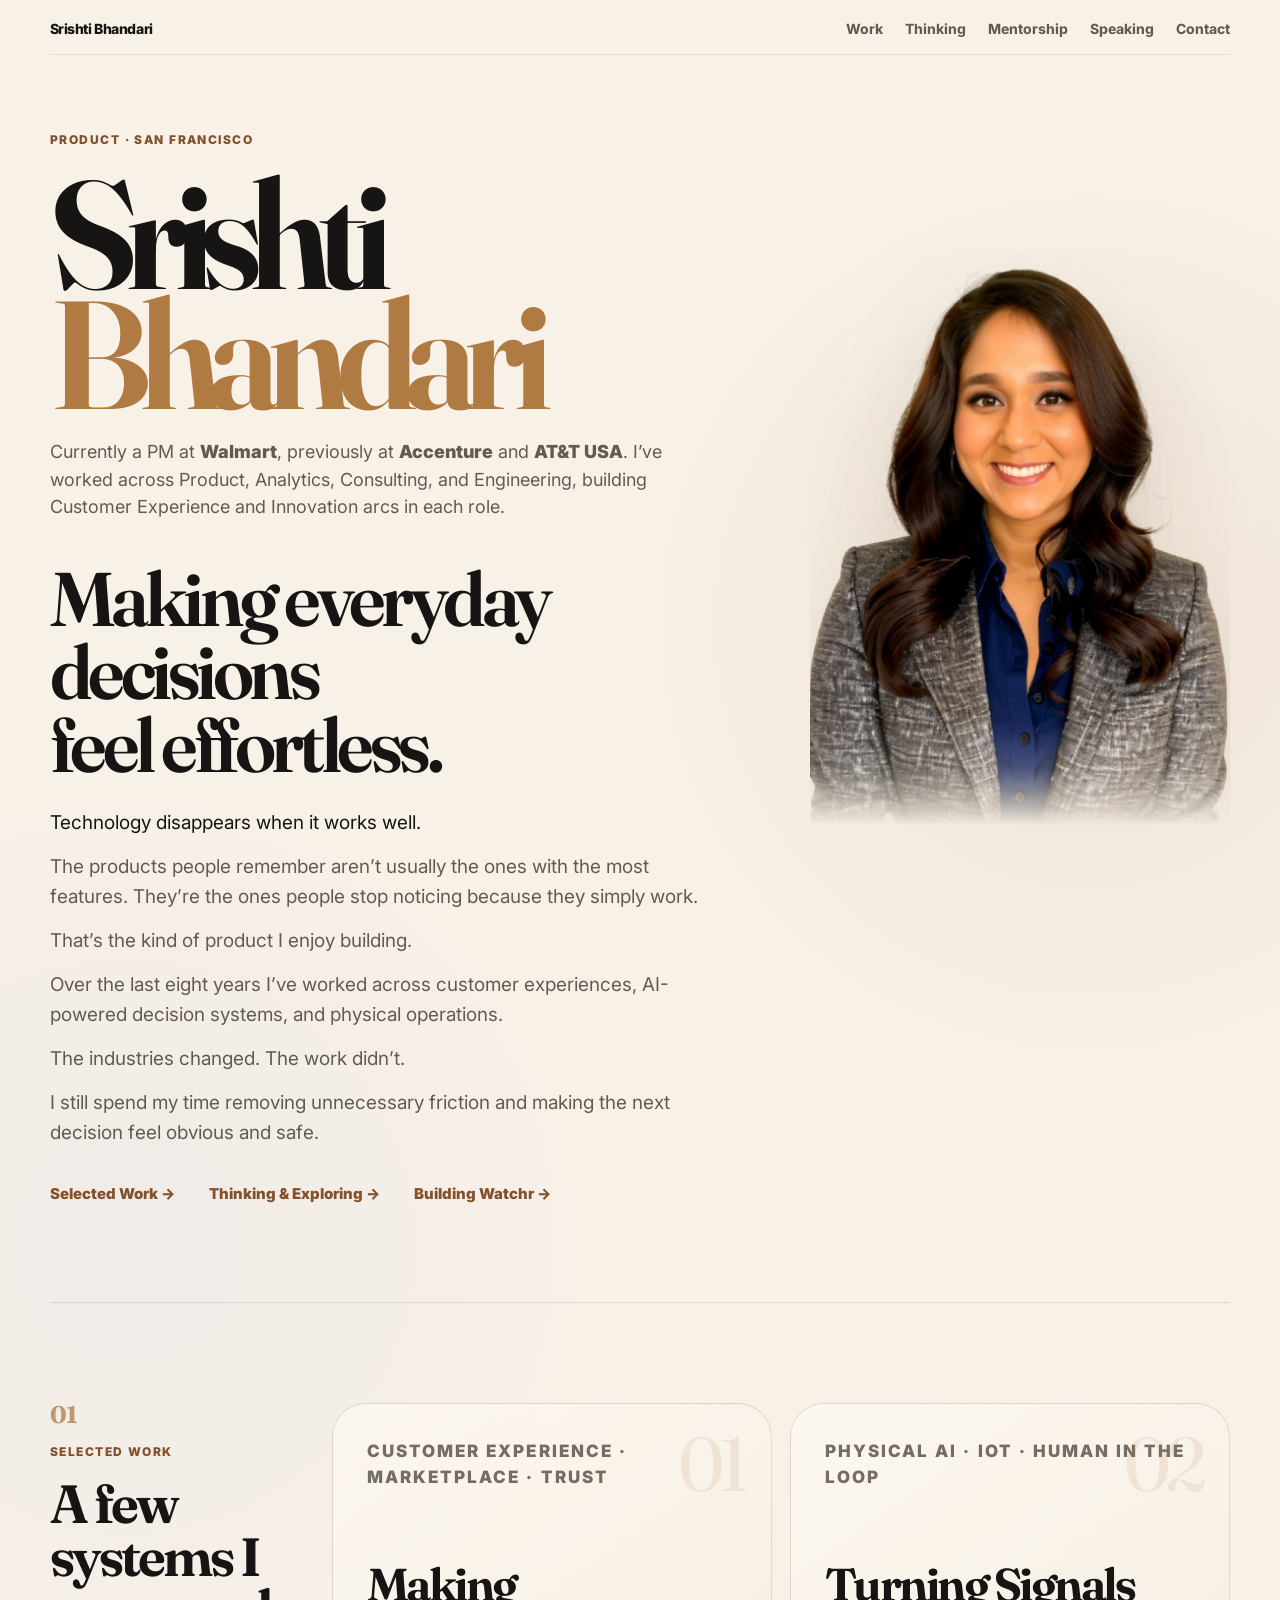
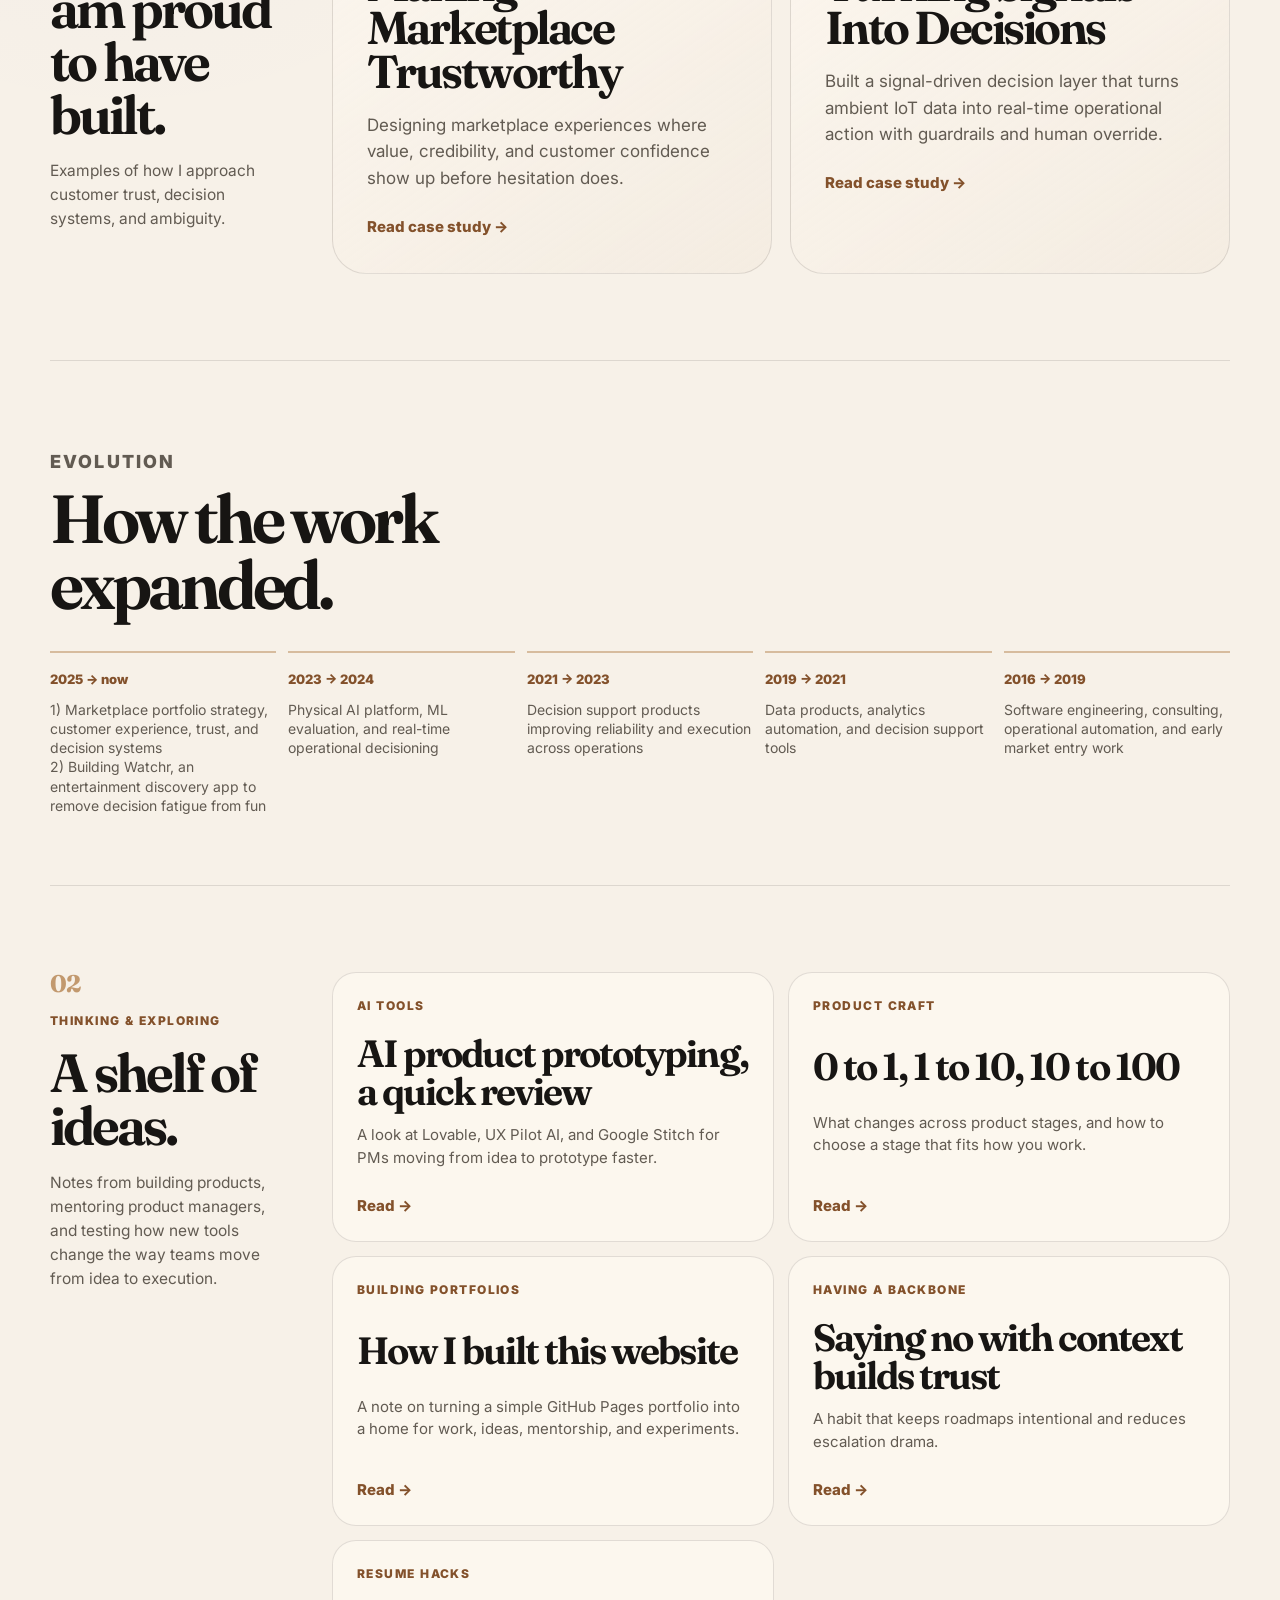
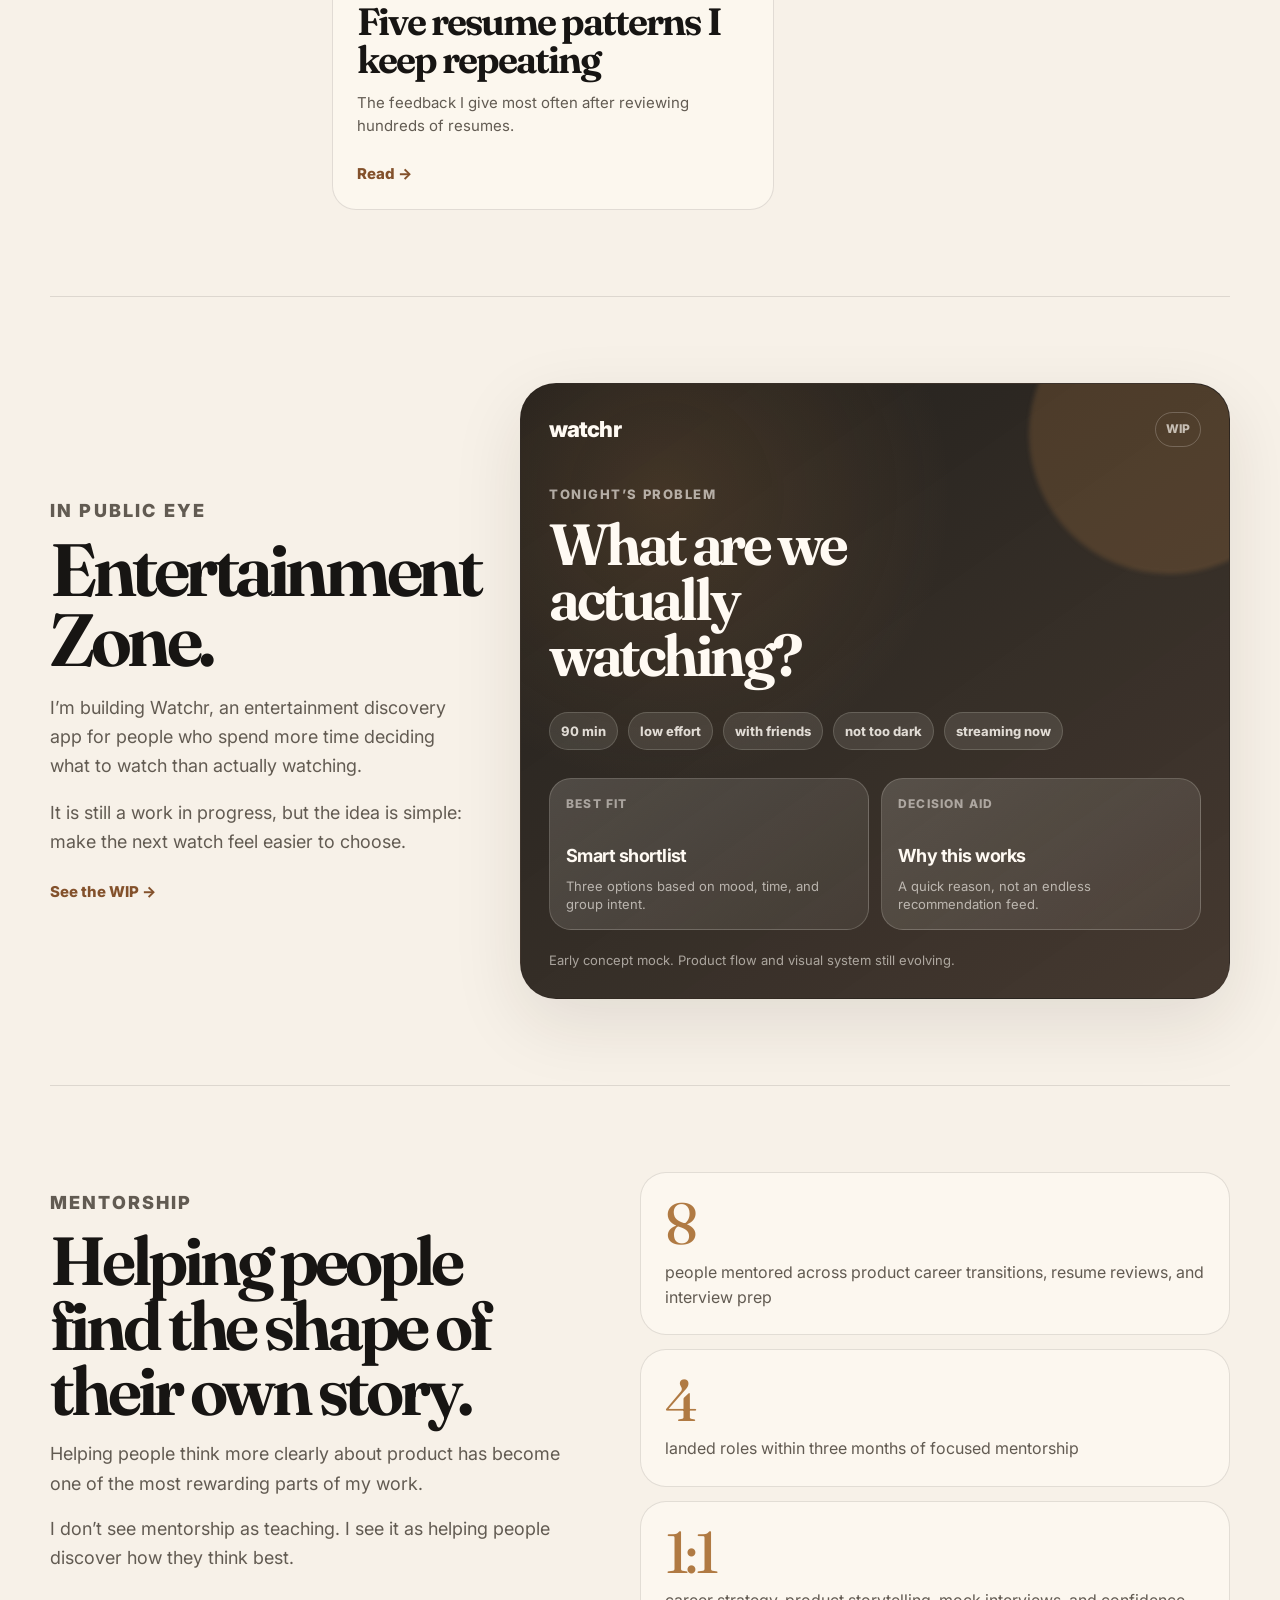
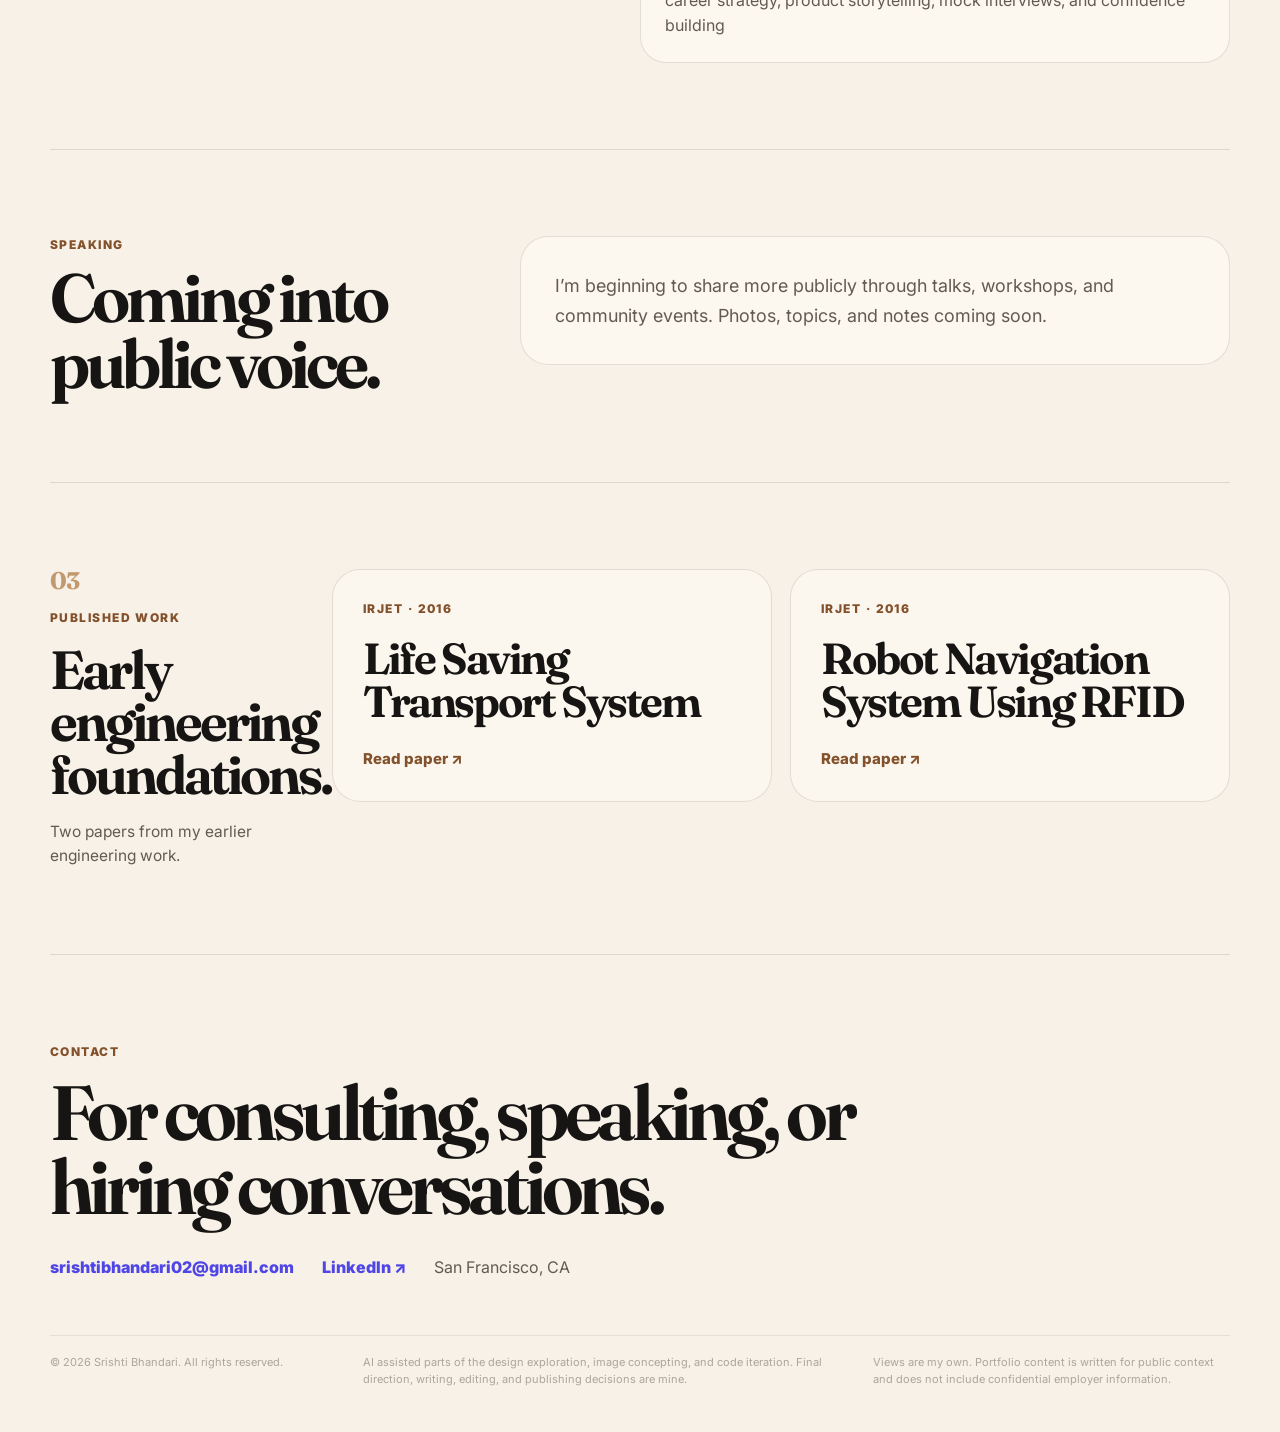
==== commit f114d9ef: "Update index.html" ====
--- a/index.html
+++ b/index.html
@@ -330,7 +330,7 @@
   <!-- CONTACT -->
   <section id="contact" class="section-shell contact-section">
     <p class="section-kicker">Contact</p>
-    <h2>For mentorship, consulting, speaking, or hiring conversations.</h2>
+    <h2>For consulting, speaking, or hiring conversations.</h2>
 
     <div class="contact-links">
       <a href="mailto:srishtibhandari02@gmail.com">srishtibhandari02@gmail.com</a>
--- a/style.css
+++ b/style.css
@@ -1,37 +1,38 @@
 /* =========================
-   Base
-   ========================= */
-
-* {
+   RESET + TOKENS
+   ========================= */
+
+*{
   box-sizing: border-box;
   margin: 0;
   padding: 0;
 }
 
-:root {
+:root{
   --cream: #f7f1e8;
   --paper: #fffaf3;
   --cream-soft: #efe4d6;
   --charcoal: #171513;
-  --muted: #645d55;
-  --soft: #9b9287;
+  --muted: #625b52;
+  --soft: #9a9187;
+  --line: rgba(36, 30, 24, 0.12);
   --bronze: #b07a43;
   --bronze-dark: #83512b;
   --indigo: #4f46e5;
-  --line: rgba(36, 30, 24, 0.12);
   --shadow: 0 24px 70px rgba(44, 33, 24, 0.10);
   --serif: "Fraunces", Georgia, serif;
   --sans: "Inter", -apple-system, BlinkMacSystemFont, "Segoe UI", sans-serif;
 }
 
-html {
+html{
   scroll-behavior: smooth;
-}
-
-body {
+  scroll-padding-top: 110px;
+}
+
+body{
   background:
     radial-gradient(circle at 85% 10%, rgba(176, 122, 67, 0.12), transparent 28rem),
-    radial-gradient(circle at 12% 25%, rgba(79, 70, 229, 0.04), transparent 30rem),
+    radial-gradient(circle at 10% 20%, rgba(79, 70, 229, 0.035), transparent 30rem),
     var(--cream);
   color: var(--charcoal);
   font-family: var(--sans);
@@ -39,39 +40,60 @@
   text-rendering: optimizeLegibility;
 }
 
-a {
+a{
   color: inherit;
   text-decoration: none;
 }
 
-::selection {
+img{
+  display: block;
+  max-width: 100%;
+}
+
+::selection{
   background: rgba(176, 122, 67, 0.22);
 }
 
-img {
-  max-width: 100%;
-  display: block;
-}
-
-/* =========================
-   Layout shell
-   ========================= */
-
-.section-shell {
+
+/* =========================
+   GLOBAL LAYOUT
+   ========================= */
+
+.section-shell{
   width: min(1180px, calc(100% - 48px));
   margin: 0 auto;
 }
 
-.section-block {
+.section-block{
   padding: 86px 0;
   border-top: 1px solid var(--line);
 }
 
-.compact-section {
+.compact-section{
   padding: 70px 0;
 }
 
-.section-kicker {
+#work,
+#evolution,
+#systems-map,
+#thinking,
+#watchr,
+#mentorship,
+#speaking,
+#papers,
+#contact{
+  scroll-margin-top: 120px;
+}
+
+
+/* =========================
+   TYPOGRAPHY HELPERS
+   ========================= */
+
+.section-kicker,
+.eyebrow,
+.meta,
+.pill{
   color: var(--bronze-dark);
   text-transform: uppercase;
   letter-spacing: 0.12em;
@@ -79,49 +101,42 @@
   font-weight: 850;
 }
 
-.meta {
-  color: rgba(86, 79, 71, 0.82);
-  text-transform: uppercase;
-  letter-spacing: 0.1em;
-  font-size: 12px;
+.text-link,
+.book-card a,
+.paper-grid a,
+.btn-secondary{
+  color: var(--bronze-dark);
   font-weight: 800;
-}
-
-.pill {
+  font-size: 15px;
+  transition: color 0.18s ease;
+}
+
+.text-link:hover,
+.book-card a:hover,
+.paper-grid a:hover,
+.btn-secondary:hover{
+  color: var(--indigo);
+}
+
+.text-link span,
+.book-card a span,
+.paper-grid a span{
   display: inline-block;
-  color: var(--bronze-dark);
-  text-transform: uppercase;
-  letter-spacing: 0.1em;
-  font-size: 12px;
-  font-weight: 850;
-}
-
-/* =========================
-   Header / nav
-   ========================= */
-
-.site-header,
-.topnav {
-  width: 100%;
-  position: sticky;
-  top: 0;
-  z-index: 70;
-  background: rgba(247, 241, 232, 0.88);
-  backdrop-filter: blur(18px);
-  border-bottom: 1px solid rgba(36, 30, 24, 0.08);
-}
-
-.site-header {
-  display: flex;
-  justify-content: space-between;
-  align-items: center;
-  gap: 24px;
-  width: min(1180px, calc(100% - 48px));
-  margin: 0 auto;
-  padding: 18px 0 14px;
-}
-
-.topnav-inner {
+  transition: transform 0.18s ease;
+}
+
+.text-link:hover span,
+.book-card a:hover span,
+.paper-grid a:hover span{
+  transform: translateX(3px);
+}
+
+
+/* =========================
+   HEADER
+   ========================= */
+
+.site-header{
   width: min(1180px, calc(100% - 48px));
   margin: 0 auto;
   padding: 18px 0 14px;
@@ -129,18 +144,23 @@
   justify-content: space-between;
   align-items: center;
   gap: 24px;
-}
-
-.site-mark,
-.brand,
-.brand a {
+  position: sticky;
+  top: 0;
+  z-index: 80;
+  background: rgba(247, 241, 232, 0.88);
+  backdrop-filter: blur(18px);
+  border-bottom: 1px solid rgba(36, 30, 24, 0.08);
+}
+
+.site-mark{
+  color: var(--charcoal);
   font-size: 14px;
-  font-weight: 780;
+  font-weight: 800;
   letter-spacing: -0.03em;
-  color: var(--charcoal);
-}
-
-.nav-links {
+  white-space: nowrap;
+}
+
+.nav-links{
   display: flex;
   align-items: center;
   gap: 22px;
@@ -149,44 +169,40 @@
   -webkit-overflow-scrolling: touch;
 }
 
-.nav-links a {
+.nav-links a{
   color: var(--muted);
   font-size: 14px;
-  font-weight: 700;
+  font-weight: 750;
   transition: color 0.18s ease;
 }
 
-.nav-links a:hover {
+.nav-links a:hover{
   color: var(--bronze-dark);
 }
 
-/* =========================
-   Hero
-   ========================= */
-
-.hero {
+
+/* =========================
+   HERO
+   ========================= */
+
+.hero{
   min-height: calc(100vh - 82px);
-  padding: 80px 0 96px;
+  padding: 76px 0 96px;
   display: grid;
-  grid-template-columns: minmax(0, 1.08fr) minmax(320px, 440px);
-  gap: clamp(34px, 7vw, 92px);
+  grid-template-columns: minmax(0, 1.06fr) minmax(300px, 420px);
+  gap: clamp(34px, 7vw, 90px);
   align-items: start;
 }
 
-.hero-copy {
-  max-width: 760px;
-}
-
-.eyebrow {
-  color: var(--bronze-dark);
-  text-transform: uppercase;
-  letter-spacing: 0.12em;
-  font-size: 12px;
-  font-weight: 850;
+.hero-copy{
+  max-width: 790px;
+}
+
+.eyebrow{
   margin-bottom: 24px;
 }
 
-.name-lockup {
+.name-lockup{
   font-family: var(--serif);
   font-size: clamp(78px, 12vw, 164px);
   line-height: 0.78;
@@ -194,81 +210,80 @@
   font-weight: 650;
 }
 
-.name-lockup span {
+.name-lockup span{
   display: block;
 }
 
-.name-lockup span:nth-child(2) {
+.name-lockup span:nth-child(2){
   color: var(--bronze);
 }
 
-.hero-belief {
-  font-family: var(--serif);
-  font-size: clamp(40px, 6vw, 78px);
+.hero-bio{
+  max-width: 830px;
+  margin-top: 24px;
+  color: var(--muted);
+  font-size: 18px;
+  line-height: 1.55;
+}
+
+.hero-bio strong{
+  color: inherit;
+  font-weight: 850;
+}
+
+.hero-belief{
+  font-family: var(--serif);
+  font-size: clamp(40px, 6vw, 76px);
   line-height: 0.96;
   letter-spacing: -0.06em;
   font-weight: 620;
-  margin: 44px 0 28px;
+  margin: 42px 0 26px;
   max-width: 12ch;
 }
 
-.hero-text {
+.hero-text{
   max-width: 660px;
 }
 
-.hero-text p {
+.hero-text p{
+  color: var(--muted);
   font-size: clamp(16px, 1.55vw, 19px);
-  color: var(--muted);
   margin-bottom: 14px;
 }
 
-.hero-text p:first-child {
+.hero-text p:first-child{
   color: var(--charcoal);
 }
 
-.hero-actions {
+.hero-actions{
   display: flex;
   flex-wrap: wrap;
   gap: 18px 34px;
   margin-top: 34px;
 }
 
-.hero-actions a,
-.text-link,
-.book-card a,
-.paper-grid a,
-.btn-secondary {
+.hero-actions a{
   color: var(--bronze-dark);
-  font-weight: 800;
   font-size: 15px;
-  transition: color 0.18s ease, transform 0.18s ease;
-}
-
-.hero-actions a:hover,
-.text-link:hover,
-.book-card a:hover,
-.paper-grid a:hover,
-.btn-secondary:hover {
+  font-weight: 850;
+}
+
+.hero-actions a:hover{
   color: var(--indigo);
 }
 
-.hero-actions span,
-.text-link span,
-.book-card span,
-.paper-grid span {
+.hero-actions span{
   display: inline-block;
   transition: transform 0.18s ease;
 }
 
-.hero-actions a:hover span,
-.text-link:hover span,
-.book-card a:hover span,
-.paper-grid a:hover span {
+.hero-actions a:hover span{
   transform: translateX(3px);
 }
 
-/* =========================
-   Portrait: clean cutout
+
+/* =========================
+   HERO PORTRAIT
    ========================= */
 
 .portrait-art,
@@ -280,13 +295,11 @@
 .mock-wordfield,
 .word-cloud,
 .word-portrait-svg,
-.portrait-language-svg,
-.portrait-cutout-wrap {
-  display: none;
-}
-
-/* If your HTML uses portrait-cutout-wrap, keep it visible */
-.portrait-cutout-wrap {
+.portrait-language-svg{
+  display: none !important;
+}
+
+.portrait-cutout-wrap{
   display: block;
   position: sticky;
   top: 116px;
@@ -297,7 +310,7 @@
   background: transparent;
 }
 
-.portrait-cutout-wrap::before {
+.portrait-cutout-wrap::before{
   content: "";
   position: absolute;
   left: 50%;
@@ -319,11 +332,11 @@
   pointer-events: none;
 }
 
-.portrait-cutout-wrap::after {
+.portrait-cutout-wrap::after{
   content: "";
   position: absolute;
   left: 50%;
-  bottom: 7%;
+  bottom: 8%;
   transform: translateX(-50%);
   width: 72%;
   height: 18%;
@@ -340,8 +353,9 @@
   pointer-events: none;
 }
 
-.portrait-cutout {
+.portrait-cutout{
   position: absolute;
+  z-index: 3;
   left: 50%;
   bottom: 0;
   transform: translateX(-50%);
@@ -349,7 +363,6 @@
   max-height: 100%;
   object-fit: contain;
   object-position: center bottom;
-  z-index: 3;
   filter:
     saturate(0.96)
     contrast(1.02)
@@ -358,78 +371,93 @@
     linear-gradient(
       to bottom,
       black 0%,
-      black 78%,
-      rgba(0, 0, 0, 0.76) 88%,
+      black 82%,
+      rgba(0, 0, 0, 0.78) 90%,
       transparent 100%
     );
   mask-image:
     linear-gradient(
       to bottom,
       black 0%,
-      black 78%,
-      rgba(0, 0, 0, 0.76) 88%,
+      black 82%,
+      rgba(0, 0, 0, 0.78) 90%,
       transparent 100%
     );
 }
 
-@media (max-width: 780px) {
-  .portrait-cutout-wrap {
-    position: relative;
-    top: auto;
-    margin-top: 28px;
-    min-height: 360px;
-  }
-
-  .portrait-cutout {
-    width: min(92vw, 360px);
-  }
-}
-
-@media (max-width: 460px) {
-  .portrait-cutout-wrap {
-    min-height: 315px;
-  }
-
-  .portrait-cutout {
-    width: min(88vw, 310px);
-  }
-}
-
-/* =========================
-   Section headings
-   ========================= */
-
-.section-intro {
+
+/* =========================
+   HORIZONTAL SECTION SYSTEM
+   ========================= */
+
+.split-section{
+  display: grid;
+  grid-template-columns: minmax(180px, 240px) minmax(0, 1fr);
+  gap: 42px;
+  align-items: start;
+}
+
+.split-left{
+  position: static;
+  min-width: 0;
+}
+
+.split-right{
+  min-width: 0;
+}
+
+.section-index{
+  display: block;
+  color: rgba(176, 122, 67, 0.74);
+  font-family: var(--serif);
+  font-size: 24px;
+  line-height: 1;
+  letter-spacing: -0.05em;
+  font-weight: 700;
+  margin-bottom: 16px;
+}
+
+.split-left h2{
+  font-family: var(--serif);
+  color: var(--charcoal);
+  font-size: clamp(32px, 4.2vw, 58px);
+  line-height: 0.98;
+  letter-spacing: -0.055em;
+  font-weight: 650;
+  max-width: 10ch;
+  margin-top: 16px;
+}
+
+.section-note{
+  color: var(--muted);
+  font-size: 15.5px;
+  line-height: 1.55;
+  max-width: 28ch;
+  margin-top: 18px;
+}
+
+
+/* =========================
+   DEFAULT SECTION INTRO
+   ========================= */
+
+.section-intro{
   max-width: 780px;
   margin-bottom: 34px;
 }
 
-.section-intro h2,
-.feature-row h2,
-.mentor-copy h2,
-.contact-section h2,
-.systems-intro h2,
-.watchr-copy h2,
-.footer-belief,
-.article h1 {
-  font-family: var(--serif);
+.section-intro h2{
+  font-family: var(--serif);
+  color: var(--charcoal);
+  font-size: clamp(38px, 5.5vw, 68px);
+  line-height: 0.96;
   letter-spacing: -0.06em;
-  line-height: 0.96;
-  font-weight: 650;
-}
-
-.section-intro h2 {
-  font-size: clamp(38px, 5.5vw, 68px);
-  max-width: 13ch;
+  font-weight: 650;
+  max-width: 14ch;
   margin-top: 10px;
 }
 
-.section-intro p,
-.feature-card p,
-.mentor-copy p,
-.systems-intro p,
-.watchr-copy p,
-.footer-note {
+.section-intro p{
   color: var(--muted);
   font-size: 18px;
   line-height: 1.62;
@@ -437,81 +465,42 @@
   margin-top: 16px;
 }
 
-.section-intro.split {
+
+/* =========================
+   SELECTED WORK
+   ========================= */
+
+#work.section-block{
+  padding-top: 100px;
+}
+
+.work-showcase{
   display: grid;
-  grid-template-columns: 220px minmax(0, 1fr);
-  gap: 36px;
-  align-items: start;
-  margin-bottom: 34px;
-}
-
-.section-mark {
-  display: flex;
-  flex-direction: column;
-  gap: 10px;
-}
-
-.section-index {
-  color: rgba(176, 122, 67, 0.72);
-  font-family: var(--serif);
-  font-size: 22px;
-  line-height: 1;
-  letter-spacing: -0.05em;
-  font-weight: 700;
-}
-
-.section-intro.split h2 {
-  max-width: 720px;
-  margin-top: 0;
-}
-
-.section-intro.split p {
-  max-width: 64ch;
-}
-
-.section-intro.split .section-kicker {
-  margin-bottom: 0;
-}
-
-@media (max-width: 780px) {
-  .section-intro.split {
-    grid-template-columns: 1fr;
-    gap: 12px;
-    margin-bottom: 26px;
-  }
-}
-
-/* =========================
-   Selected Work
-   ========================= */
-
-.work-showcase {
-  display: grid;
-  grid-template-columns: 1fr 1fr;
+  grid-template-columns: repeat(2, minmax(0, 1fr));
   gap: 18px;
-  margin-top: 28px;
-}
-
-.work-panel {
+  align-items: stretch;
+}
+
+.work-panel{
   position: relative;
   min-height: 360px;
   padding: 34px;
   border: 1px solid var(--line);
   border-radius: 34px;
   background:
-    linear-gradient(145deg, rgba(255, 250, 243, 0.66), rgba(239, 228, 214, 0.38));
+    linear-gradient(145deg, rgba(255, 250, 243, 0.68), rgba(239, 228, 214, 0.34));
   overflow: hidden;
   transition: transform 0.18s ease, box-shadow 0.18s ease, background 0.18s ease;
 }
 
-.work-panel:hover {
+.work-panel:hover{
   transform: translateY(-4px);
   box-shadow: var(--shadow);
   background:
-    linear-gradient(145deg, rgba(255, 250, 243, 0.90), rgba(239, 228, 214, 0.48));
-}
-
-.work-panel::before {
+    linear-gradient(145deg, rgba(255, 250, 243, 0.90), rgba(239, 228, 214, 0.46));
+}
+
+.work-panel::before{
   content: attr(data-number);
   position: absolute;
   right: 28px;
@@ -520,140 +509,97 @@
   font-size: 76px;
   line-height: 1;
   letter-spacing: -0.08em;
-  color: rgba(176, 122, 67, 0.14);
-}
-
-.work-panel .meta {
-  margin-bottom: 70px;
-}
-
-.work-panel h3,
-.book-card h3,
-.paper-grid h3 {
-  font-family: var(--serif);
-  font-size: clamp(30px, 3.9vw, 52px);
+  color: rgba(176, 122, 67, 0.13);
+}
+
+.work-panel .meta{
+  margin-bottom: 72px;
+  color: rgba(86, 79, 71, 0.82);
+}
+
+.work-panel h3{
+  font-family: var(--serif);
+  font-size: clamp(30px, 3.6vw, 52px);
   line-height: 0.95;
   letter-spacing: -0.055em;
   font-weight: 650;
-  max-width: 440px;
-  margin-bottom: 16px;
-}
-
-.work-panel p {
+  max-width: 450px;
+  margin-bottom: 18px;
+}
+
+.work-panel p{
   color: var(--muted);
   font-size: 17px;
   line-height: 1.55;
   max-width: 520px;
 }
 
-.work-panel .text-link {
+.work-panel .text-link{
   display: inline-block;
   margin-top: 24px;
 }
 
-/* Keep the first work section readable and spaced */
-#work.section-block {
-  padding-top: 104px;
-}
-
-#work,
-#evolution,
-#systems-map,
-#thinking,
-#building,
-#mentorship,
-#speaking,
-#papers,
-#contact {
-  scroll-margin-top: 110px;
-}
-
-@media (max-width: 900px) {
-  .work-showcase {
-    grid-template-columns: 1fr;
-  }
-
-  .work-panel {
-    min-height: auto;
-  }
-
-  .work-panel .meta {
-    margin-bottom: 48px;
-  }
-}
-
-/* =========================
-   Evolution / timeline
-   ========================= */
-
-.timeline {
+
+/* =========================
+   EVOLUTION
+   ========================= */
+
+.timeline{
   display: grid;
   grid-template-columns: repeat(5, 1fr);
   gap: 12px;
 }
 
-.timeline article {
+.timeline article{
   border-top: 2px solid rgba(176, 122, 67, 0.45);
   padding-top: 16px;
 }
 
-.timeline span {
+.timeline span{
   display: block;
+  color: var(--bronze-dark);
   font-size: 13px;
   font-weight: 850;
-  color: var(--bronze-dark);
   margin-bottom: 10px;
 }
 
-.timeline p {
+.timeline p{
   color: var(--muted);
   font-size: 14px;
   line-height: 1.38;
 }
 
-@media (max-width: 1040px) {
-  .timeline {
-    grid-template-columns: 1fr;
-    gap: 18px;
-  }
-
-  .timeline article {
-    display: grid;
-    grid-template-columns: 120px 1fr;
-    gap: 22px;
-    align-items: start;
-  }
-}
-
-@media (max-width: 680px) {
-  .timeline article {
-    grid-template-columns: 1fr;
-    gap: 4px;
-  }
-}
-
-/* =========================
-   Product Vocabulary / Systems Map
-   ========================= */
-
-.systems-section {
-  position: relative;
-}
-
-.systems-intro {
+
+/* =========================
+   SYSTEMS MAP
+   ========================= */
+
+.systems-intro{
   max-width: 760px;
   margin-bottom: 38px;
 }
 
-.systems-intro h2 {
+.systems-intro h2{
+  font-family: var(--serif);
   font-size: clamp(40px, 6vw, 74px);
+  line-height: 0.94;
+  letter-spacing: -0.06em;
+  font-weight: 650;
   margin-top: 10px;
 }
 
-.systems-map {
+.systems-intro p{
+  color: var(--muted);
+  font-size: 18px;
+  line-height: 1.62;
+  max-width: 64ch;
+  margin-top: 18px;
+}
+
+.systems-map{
   position: relative;
   display: grid;
-  grid-template-columns: repeat(3, 1fr);
+  grid-template-columns: repeat(3, minmax(0, 1fr));
   gap: 14px;
   padding: 18px;
   border: 1px solid var(--line);
@@ -664,7 +610,7 @@
   overflow: hidden;
 }
 
-.systems-map::before {
+.systems-map::before{
   content: "";
   position: absolute;
   inset: 0;
@@ -674,24 +620,24 @@
   pointer-events: none;
 }
 
-.system-node {
+.system-node{
   position: relative;
   z-index: 2;
   min-height: 260px;
   padding: 26px;
   border-radius: 28px;
   border: 1px solid rgba(36, 30, 24, 0.10);
-  background: rgba(255, 250, 243, 0.58);
+  background: rgba(255, 250, 243, 0.60);
   transition: transform 0.18s ease, box-shadow 0.18s ease, background 0.18s ease;
 }
 
-.system-node:hover {
+.system-node:hover{
   transform: translateY(-4px);
   box-shadow: 0 20px 54px rgba(44, 33, 24, 0.08);
-  background: rgba(255, 250, 243, 0.86);
-}
-
-.node-label {
+  background: rgba(255, 250, 243, 0.88);
+}
+
+.node-label{
   display: inline-block;
   color: var(--bronze-dark);
   text-transform: uppercase;
@@ -701,7 +647,7 @@
   margin-bottom: 28px;
 }
 
-.system-node h3 {
+.system-node h3{
   font-family: var(--serif);
   font-size: clamp(28px, 3.6vw, 42px);
   line-height: 0.98;
@@ -711,13 +657,13 @@
   margin-bottom: 24px;
 }
 
-.node-terms {
+.node-terms{
   display: flex;
   flex-wrap: wrap;
   gap: 8px;
 }
 
-.node-terms span {
+.node-terms span{
   color: rgba(98, 91, 82, 0.92);
   background: rgba(247, 241, 232, 0.76);
   border: 1px solid rgba(36, 30, 24, 0.08);
@@ -728,163 +674,92 @@
   line-height: 1;
 }
 
-.node-customer {
-  background:
-    radial-gradient(circle at 90% 10%, rgba(176, 122, 67, 0.10), transparent 10rem),
-    rgba(255, 250, 243, 0.58);
-}
-
-.node-growth {
-  background:
-    radial-gradient(circle at 16% 16%, rgba(176, 122, 67, 0.08), transparent 10rem),
-    rgba(255, 250, 243, 0.58);
-}
-
-.node-decision {
-  background:
-    radial-gradient(circle at 80% 78%, rgba(79, 70, 229, 0.06), transparent 12rem),
-    rgba(255, 250, 243, 0.58);
-}
-
-.node-ai {
-  background:
-    radial-gradient(circle at 16% 80%, rgba(79, 70, 229, 0.06), transparent 12rem),
-    rgba(255, 250, 243, 0.58);
-}
-
-.node-platform {
-  background:
-    radial-gradient(circle at 88% 20%, rgba(176, 122, 67, 0.08), transparent 10rem),
-    rgba(255, 250, 243, 0.58);
-}
-
-.node-leadership {
-  background:
-    radial-gradient(circle at 18% 18%, rgba(176, 122, 67, 0.10), transparent 10rem),
-    rgba(255, 250, 243, 0.58);
-}
-
-.system-node::after {
-  content: "";
-  position: absolute;
-  right: 22px;
-  bottom: 20px;
-  width: 42px;
-  height: 42px;
-  border-right: 1px solid rgba(176, 122, 67, 0.22);
-  border-bottom: 1px solid rgba(176, 122, 67, 0.22);
-  opacity: 0.7;
-}
-
-@media (max-width: 980px) {
-  .systems-map {
-    grid-template-columns: repeat(2, 1fr);
-  }
-}
-
-@media (max-width: 680px) {
-  .systems-map {
-    grid-template-columns: 1fr;
-    padding: 10px;
-    border-radius: 28px;
-  }
-
-  .system-node {
-    min-height: auto;
-    padding: 22px;
-  }
-
-  .node-label {
-    margin-bottom: 20px;
-  }
-}
-
-/* =========================
-   Thinking / bookshelf
-   ========================= */
-
-.bookshelf {
+
+/* =========================
+   THINKING BOOKSHELF
+   ========================= */
+
+.bookshelf-grid{
   display: grid;
-  grid-template-columns: repeat(3, 1fr);
+  grid-template-columns: repeat(2, minmax(0, 1fr));
   gap: 14px;
-}
-
-.book-card {
-  background: rgba(255, 250, 243, 0.60);
+  align-items: stretch;
+}
+
+.book-card{
+  background: rgba(255, 250, 243, 0.62);
   border: 1px solid var(--line);
-  border-radius: 22px;
-  padding: 22px;
-  min-height: 285px;
+  border-radius: 24px;
+  padding: 24px;
+  min-height: 270px;
   display: flex;
   flex-direction: column;
   justify-content: space-between;
   transition: transform 0.18s ease, background 0.18s ease, box-shadow 0.18s ease;
 }
 
-.book-card:hover {
+.book-card:hover{
   transform: translateY(-4px);
-  background: rgba(255, 250, 243, 0.88);
+  background: rgba(255, 250, 243, 0.90);
   box-shadow: var(--shadow);
 }
 
-.book-card p:not(.pill) {
+.book-card h3{
+  font-family: var(--serif);
+  font-size: clamp(26px, 3.2vw, 38px);
+  line-height: 1;
+  letter-spacing: -0.052em;
+  font-weight: 650;
+  margin: 18px 0 12px;
+}
+
+.book-card p:not(.pill){
+  color: var(--muted);
   font-size: 15px;
-  line-height: 1.45;
-  margin-top: 10px;
-  color: var(--muted);
-}
-
-@media (max-width: 1040px) {
-  .bookshelf {
-    grid-template-columns: repeat(2, 1fr);
-  }
-}
-
-@media (max-width: 780px) {
-  .bookshelf {
-    grid-template-columns: 1fr;
-  }
-
-  .book-card {
-    min-height: auto;
-  }
-}
-
-/* =========================
-   Building in public / Watchr
-   ========================= */
-
-.feature-row,
-.watchr-section {
+  line-height: 1.48;
+}
+
+.book-card a{
+  display: inline-block;
+  margin-top: 24px;
+}
+
+
+/* =========================
+   WATCHR
+   ========================= */
+
+.watchr-section{
   display: grid;
-  grid-template-columns: 0.85fr 1.15fr;
+  grid-template-columns: minmax(220px, 0.75fr) minmax(0, 1.25fr);
   gap: 44px;
-  align-items: start;
-}
-
-.feature-card {
-  background: rgba(255, 250, 243, 0.64);
-  border: 1px solid var(--line);
-  border-radius: 28px;
-  padding: 34px;
-}
-
-.feature-card .text-link {
-  display: inline-block;
-  margin-top: 22px;
-}
-
-.watchr-copy h2 {
+  align-items: center;
+}
+
+.watchr-copy h2{
+  font-family: var(--serif);
   font-size: clamp(40px, 6vw, 74px);
+  line-height: 0.94;
+  letter-spacing: -0.06em;
+  font-weight: 650;
   margin-top: 10px;
   max-width: 9ch;
 }
 
-.watchr-copy p {
+.watchr-copy p{
+  color: var(--muted);
+  font-size: 18px;
+  line-height: 1.62;
+  max-width: 58ch;
   margin-top: 18px;
 }
 
-.watchr-mock {
+.watchr-copy .text-link{
+  display: inline-block;
+  margin-top: 24px;
+}
+
+.watchr-mock{
   position: relative;
   min-height: 440px;
   border-radius: 36px;
@@ -898,7 +773,7 @@
   box-shadow: var(--shadow);
 }
 
-.watchr-mock::before {
+.watchr-mock::before{
   content: "";
   position: absolute;
   width: 280px;
@@ -910,7 +785,7 @@
   filter: blur(2px);
 }
 
-.watchr-topbar {
+.watchr-topbar{
   position: relative;
   z-index: 2;
   display: flex;
@@ -919,28 +794,28 @@
   margin-bottom: 34px;
 }
 
-.watchr-logo {
+.watchr-logo{
   font-weight: 850;
   letter-spacing: -0.04em;
   font-size: 22px;
 }
 
-.watchr-status {
+.watchr-status{
+  color: rgba(255, 250, 243, 0.68);
   font-size: 12px;
   font-weight: 800;
-  color: rgba(255, 250, 243, 0.68);
   border: 1px solid rgba(255, 250, 243, 0.22);
   border-radius: 999px;
   padding: 7px 10px;
 }
 
-.watchr-question {
+.watchr-question{
   position: relative;
   z-index: 2;
   max-width: 420px;
 }
 
-.watchr-question span {
+.watchr-question span{
   color: rgba(255, 250, 243, 0.62);
   font-size: 13px;
   font-weight: 800;
@@ -948,7 +823,7 @@
   letter-spacing: 0.12em;
 }
 
-.watchr-question h3 {
+.watchr-question h3{
   font-family: var(--serif);
   font-size: clamp(36px, 4.7vw, 58px);
   line-height: 0.96;
@@ -957,7 +832,7 @@
   font-weight: 650;
 }
 
-.watchr-chips {
+.watchr-chips{
   position: relative;
   z-index: 2;
   display: flex;
@@ -966,17 +841,17 @@
   margin: 28px 0;
 }
 
-.watchr-chips span {
+.watchr-chips span{
+  color: rgba(255, 250, 243, 0.84);
   font-size: 13px;
   font-weight: 750;
-  color: rgba(255, 250, 243, 0.84);
   background: rgba(255, 250, 243, 0.10);
   border: 1px solid rgba(255, 250, 243, 0.16);
   border-radius: 999px;
   padding: 8px 11px;
 }
 
-.watchr-card-stack {
+.watchr-card-stack{
   position: relative;
   z-index: 2;
   display: grid;
@@ -985,7 +860,7 @@
   margin-top: 24px;
 }
 
-.watchr-card {
+.watchr-card{
   min-height: 136px;
   border-radius: 22px;
   background: linear-gradient(145deg, rgba(255, 250, 243, 0.16), rgba(255, 250, 243, 0.06));
@@ -993,7 +868,7 @@
   padding: 16px;
 }
 
-.watchr-card .label {
+.watchr-card .label{
   color: rgba(255, 250, 243, 0.52);
   font-size: 12px;
   font-weight: 800;
@@ -1002,70 +877,71 @@
   margin-bottom: 28px;
 }
 
-.watchr-card strong {
+.watchr-card strong{
   display: block;
   font-size: 18px;
   letter-spacing: -0.03em;
 }
 
-.watchr-card p {
+.watchr-card p{
   color: rgba(255, 250, 243, 0.62);
   font-size: 13px;
   line-height: 1.4;
   margin-top: 6px;
 }
 
-.watchr-note {
+.watchr-note{
   position: relative;
   z-index: 2;
-  margin-top: 20px;
   color: rgba(255, 250, 243, 0.58);
   font-size: 13px;
-}
-
-@media (max-width: 1040px) {
-  .feature-row,
-  .watchr-section {
-    grid-template-columns: 1fr;
-  }
-}
-
-@media (max-width: 520px) {
-  .watchr-card-stack {
-    grid-template-columns: 1fr;
-  }
-
-  .watchr-mock {
-    padding: 22px;
-    min-height: auto;
-  }
-}
-
-/* =========================
-   Mentorship
-   ========================= */
-
-.mentor-grid {
+  margin-top: 20px;
+}
+
+
+/* =========================
+   MENTORSHIP
+   ========================= */
+
+.mentor-grid{
   display: grid;
   grid-template-columns: 0.95fr 1.05fr;
   gap: 56px;
   align-items: start;
 }
 
-.mentor-stats {
+.mentor-copy h2{
+  font-family: var(--serif);
+  font-size: clamp(38px, 5.5vw, 68px);
+  line-height: 0.96;
+  letter-spacing: -0.06em;
+  font-weight: 650;
+  max-width: 11ch;
+  margin-top: 10px;
+}
+
+.mentor-copy p{
+  color: var(--muted);
+  font-size: 18px;
+  line-height: 1.62;
+  max-width: 64ch;
+  margin-top: 16px;
+}
+
+.mentor-stats{
   display: grid;
   grid-template-columns: 1fr;
   gap: 14px;
 }
 
-.mentor-stats article {
+.mentor-stats article{
   background: rgba(255, 250, 243, 0.64);
   border: 1px solid var(--line);
   border-radius: 26px;
   padding: 24px;
 }
 
-.mentor-stats span {
+.mentor-stats span{
   display: block;
   font-family: var(--serif);
   font-size: 58px;
@@ -1075,72 +951,180 @@
   margin-bottom: 10px;
 }
 
-.mentor-stats p {
+.mentor-stats p{
   color: var(--muted);
   font-size: 16px;
 }
 
-@media (max-width: 1040px) {
-  .mentor-grid {
-    grid-template-columns: 1fr;
-  }
-}
-
-/* =========================
-   Papers
-   ========================= */
-
-.paper-grid {
+
+/* =========================
+   FEATURE ROWS
+   ========================= */
+
+.feature-row{
   display: grid;
-  grid-template-columns: 1fr 1fr;
-  gap: 16px;
-}
-
-.paper-grid article {
-  background: rgba(255, 250, 243, 0.58);
+  grid-template-columns: minmax(220px, 0.75fr) minmax(0, 1.25fr);
+  gap: 44px;
+  align-items: start;
+}
+
+.feature-row h2{
+  font-family: var(--serif);
+  font-size: clamp(38px, 5.5vw, 68px);
+  line-height: 0.96;
+  letter-spacing: -0.06em;
+  font-weight: 650;
+  max-width: 10ch;
+  margin-top: 10px;
+}
+
+.feature-card{
+  background: rgba(255, 250, 243, 0.64);
   border: 1px solid var(--line);
-  border-radius: 24px;
-  padding: 26px;
-}
-
-.paper-grid h3 {
-  font-size: 30px;
-  margin: 8px 0 14px;
-}
-
-.paper-grid p {
-  color: var(--muted);
-  font-size: 17px;
+  border-radius: 28px;
+  padding: 34px;
+}
+
+.feature-card p{
+  color: var(--muted);
+  font-size: 18px;
+  line-height: 1.62;
+  max-width: 64ch;
+}
+
+
+/* =========================
+   PUBLISHED WORK
+   ========================= */
+
+#papers.split-section{
+  grid-template-columns: minmax(180px, 240px) minmax(0, 1fr);
+}
+
+#papers .split-left{
+  position: static;
+}
+
+#papers .split-right{
+  min-width: 0;
+}
+
+.paper-grid{
+  display: grid;
+  grid-template-columns: repeat(2, minmax(0, 1fr));
+  gap: 18px;
+  align-items: stretch;
+}
+
+.paper-grid article{
+  min-height: 230px;
+  background: rgba(255, 250, 243, 0.62);
+  border: 1px solid var(--line);
+  border-radius: 28px;
+  padding: 30px;
+}
+
+.paper-grid h3{
+  font-family: var(--serif);
+  font-size: clamp(28px, 3.4vw, 44px);
+  line-height: 1;
+  letter-spacing: -0.055em;
+  font-weight: 650;
+  margin: 18px 0 22px;
+}
+
+.paper-grid a{
+  display: inline-block;
+}
+
+
+/* =========================
+   CONTACT
+   ========================= */
+
+.contact-section{
+  padding: 88px 0 34px;
+  border-top: 1px solid var(--line);
+}
+
+.contact-section h2{
+  font-family: var(--serif);
+  color: var(--charcoal);
+  font-size: clamp(42px, 6vw, 82px);
+  line-height: 0.96;
+  letter-spacing: -0.06em;
+  font-weight: 650;
+  max-width: 920px;
+  margin-top: 14px;
+}
+
+.contact-links{
+  display: flex;
+  flex-wrap: wrap;
+  gap: 14px 28px;
+  margin-top: 32px;
+  align-items: center;
+}
+
+.contact-links a{
+  color: var(--indigo);
+  font-weight: 850;
+}
+
+.contact-links a:hover{
+  color: var(--indigo);
+}
+
+.contact-links span{
+  color: var(--muted);
+}
+
+
+/* =========================
+   FOOTER
+   ========================= */
+
+.site-footer{
+  padding: 20px 0 44px;
+  border-top: 0;
+}
+
+.footer-main{
+  display: none;
+}
+
+.footer-meta{
+  display: grid;
+  grid-template-columns: 0.8fr 1.35fr 1fr;
+  gap: 28px;
+  margin-top: 0;
+  padding-top: 18px;
+  border-top: 1px solid rgba(36, 30, 24, 0.08);
+}
+
+.footer-meta p{
+  color: rgba(98, 91, 82, 0.50);
+  font-size: 11px;
   line-height: 1.55;
-}
-
-.paper-grid a {
-  display: inline-block;
-  margin-top: 16px;
-}
-
-@media (max-width: 780px) {
-  .paper-grid {
-    grid-template-columns: 1fr;
-  }
-}
-
-/* =========================
-   Inner pages (case studies / essays)
-   ========================= */
-
-.container {
+  font-weight: 400;
+}
+
+
+/* =========================
+   INNER PAGES
+   ========================= */
+
+.container{
   width: min(1180px, calc(100% - 48px));
   margin: 0 auto;
   padding: 82px 0 110px;
 }
 
-.article {
+.article{
   max-width: 880px;
 }
 
-.article .kicker,
-.article .section-kicker {
+.article .kicker{
   color: var(--bronze-dark);
   text-transform: uppercase;
   letter-spacing: 0.12em;
@@ -1149,16 +1133,18 @@
   margin-bottom: 18px;
 }
 
-.article h1 {
+.article h1{
+  font-family: var(--serif);
   font-size: clamp(52px, 8vw, 96px);
   line-height: 0.92;
   letter-spacing: -0.065em;
+  font-weight: 650;
   margin-bottom: 26px;
   max-width: 860px;
 }
 
 .article .hero-lede,
-.article > p:first-of-type {
+.article > p:first-of-type{
   color: var(--charcoal);
   font-size: clamp(20px, 2.5vw, 26px);
   line-height: 1.35;
@@ -1166,7 +1152,7 @@
   margin-bottom: 34px;
 }
 
-.article h2 {
+.article h2{
   font-family: var(--serif);
   font-size: clamp(34px, 5vw, 58px);
   line-height: 0.98;
@@ -1175,7 +1161,7 @@
   margin: 58px 0 18px;
 }
 
-.article h3 {
+.article h3{
   font-family: var(--serif);
   font-size: clamp(26px, 3vw, 36px);
   line-height: 1.05;
@@ -1184,7 +1170,7 @@
   margin: 34px 0 12px;
 }
 
-.article p {
+.article p{
   color: var(--muted);
   font-size: 18px;
   line-height: 1.68;
@@ -1192,7 +1178,7 @@
   margin-bottom: 18px;
 }
 
-.article ul {
+.article ul{
   color: var(--muted);
   font-size: 17px;
   line-height: 1.65;
@@ -1200,15 +1186,15 @@
   max-width: 76ch;
 }
 
-.article li {
+.article li{
   margin-bottom: 9px;
 }
 
-.article strong {
+.article strong{
   color: var(--charcoal);
 }
 
-.article-callout {
+.article-callout{
   margin: 36px 0;
   max-width: 820px;
   background: rgba(255, 250, 243, 0.66);
@@ -1217,280 +1203,169 @@
   padding: 28px;
 }
 
-.figure {
+.figure{
   margin: 38px 0 48px;
   max-width: 680px;
 }
 
-.figure img {
+.figure img{
   width: 100%;
   border-radius: 28px;
   box-shadow: var(--shadow);
 }
 
-.caption {
+.caption{
   color: var(--soft);
   font-size: 13px;
   margin-top: 10px;
 }
 
-.accent-link {
-  color: var(--bronze-dark);
-  font-weight: 800;
-}
-
-.accent-link:hover {
-  color: var(--indigo);
-}
-
-.btn-secondary {
-  display: inline-flex;
-  align-items: center;
-  gap: 8px;
-  color: var(--bronze-dark);
-  font-weight: 800;
-  border-bottom: 1px solid rgba(131, 81, 43, 0.36);
-  padding-bottom: 4px;
-}
-
-.btn-secondary:hover {
-  color: var(--indigo);
-  border-bottom-color: var(--indigo);
-}
-
-@media (max-width: 780px) {
-  .container {
-    width: calc(100% - 28px);
-    padding: 58px 0 76px;
-  }
-
-  .article h1 {
-    font-size: 52px;
-  }
-
-  .article p {
-    font-size: 16px;
-  }
-}
-
-/* =========================
-   Contact
-   ========================= */
-
-.contact-section {
-  padding: 88px 0 34px;
-  border-top: 1px solid var(--line);
-}
-
-.contact-section h2 {
-  color: var(--charcoal);
-  max-width: 860px;
-  margin-top: 12px;
-}
-
-.contact-links {
-  display: flex;
-  flex-wrap: wrap;
-  gap: 14px 28px;
-  margin-top: 32px;
-  align-items: center;
-}
-
-.contact-links a {
-  color: var(--indigo);
-  font-weight: 800;
-}
-
-.contact-links a:hover {
-  color: var(--indigo);
-}
-
-.contact-links span {
-  color: var(--muted);
-}
-
-@media (max-width: 780px) {
-  .contact-section {
-    padding-top: 70px;
-  }
-
-  .contact-links {
+
+/* =========================
+   RESPONSIVE
+   ========================= */
+
+@media (max-width: 1080px){
+  .hero{
+    grid-template-columns: minmax(0, 1fr) 330px;
+    gap: 46px;
+  }
+
+  .timeline{
+    grid-template-columns: 1fr;
+    gap: 18px;
+  }
+
+  .timeline article{
+    display: grid;
+    grid-template-columns: 120px 1fr;
+    gap: 22px;
+    align-items: start;
+  }
+
+  .systems-map{
+    grid-template-columns: repeat(2, minmax(0, 1fr));
+  }
+
+  .work-showcase,
+  .paper-grid{
+    grid-template-columns: 1fr;
+  }
+}
+
+@media (max-width: 860px){
+  .section-shell,
+  .site-header,
+  .container{
+    width: calc(100% - 32px);
+  }
+
+  .hero{
+    min-height: auto;
+    padding: 56px 0 74px;
+    grid-template-columns: minmax(0, 1fr) 150px;
+    gap: 20px;
+  }
+
+  .name-lockup{
+    font-size: clamp(64px, 18vw, 102px);
+  }
+
+  .hero-belief{
+    margin-top: 34px;
+  }
+
+  .portrait-cutout-wrap{
+    position: relative;
+    top: auto;
+    margin-top: 42px;
+    min-height: 310px;
+  }
+
+  .portrait-cutout{
+    width: min(92vw, 340px);
+  }
+
+  .section-block{
+    padding: 64px 0;
+  }
+
+  .split-section,
+  .watchr-section,
+  .feature-row,
+  .mentor-grid{
+    grid-template-columns: 1fr;
+    gap: 24px;
+  }
+
+  .split-left h2,
+  .watchr-copy h2,
+  .feature-row h2,
+  .mentor-copy h2{
+    max-width: 100%;
+  }
+
+  .section-note{
+    max-width: 60ch;
+  }
+
+  .bookshelf-grid{
+    grid-template-columns: 1fr;
+  }
+
+  .systems-map{
+    grid-template-columns: 1fr;
+    padding: 10px;
+    border-radius: 28px;
+  }
+
+  .system-node{
+    min-height: auto;
+    padding: 22px;
+  }
+
+  .watchr-card-stack{
+    grid-template-columns: 1fr;
+  }
+
+  .footer-meta{
+    grid-template-columns: 1fr;
+    gap: 16px;
+  }
+}
+
+@media (max-width: 520px){
+  .site-header{
+    gap: 16px;
+  }
+
+  .nav-links{
+    gap: 16px;
+  }
+
+  .hero{
+    grid-template-columns: 1fr;
+  }
+
+  .portrait-cutout-wrap{
+    width: min(280px, 76vw);
+    min-height: 315px;
+    margin: 18px auto 0;
+  }
+
+  .contact-links{
     flex-direction: column;
     align-items: flex-start;
   }
-}
-
-/* =========================
-   Footer
-   ========================= */
-
-.site-footer {
-  padding: 20px 0 44px;
-  border-top: 0;
-}
-
-.footer-main {
-  display: none;
-}
-
-.footer-meta {
-  display: grid;
-  grid-template-columns: 0.8fr 1.35fr 1fr;
-  gap: 28px;
-  margin-top: 0;
-  padding-top: 18px;
-  border-top: 1px solid rgba(36, 30, 24, 0.08);
-}
-
-.footer-meta p {
-  color: rgba(98, 91, 82, 0.50);
-  font-size: 11px;
-  line-height: 1.55;
-  font-weight: 400;
-  letter-spacing: 0.005em;
-}
-
-@media (max-width: 780px) {
-  .footer-meta {
-    grid-template-columns: 1fr;
-    gap: 16px;
-  }
-}
-.hero-bio{
-  max-width: 860px;
-  margin-top: 22px;
-  color: var(--muted);
-  font-size: 18px;
-  line-height: 1.55;
-}
-
-.hero-bio strong{
-  color: inherit;
-  font-weight: 800;
-}
-.split-left{
-  position: sticky;
-  top: 110px;
-}
-
-.section-index{
-  color: rgba(176, 122, 67, 0.72);
-  font-family: var(--serif);
-  font-size: 22px;
-  line-height: 1;
-  font-weight: 700;
-  margin-bottom: 12px;
-}
-
-.split-left h2{
-  max-width: 10ch;
-  margin-top: 14px;
-}
-
-@media (max-width: 780px){
-  .split-section{
-    grid-template-columns: 1fr;
-    gap: 16px;
-  }
-
-  .split-left{
-    position: static;
-  }
-
-  .split-left h2{
-    max-width: 100%;
-  }
-}
-.section-note{
-  color: var(--muted);
-  font-size: 16px;
-  line-height: 1.55;
-  margin-top: 16px;
-  max-width: 28ch;
-}
-.shelf-stack{
-  display: grid;
-  gap: 12px;
-}
-
-.shelf-row{
-  border: 1px solid var(--line);
-  border-radius: 24px;
-  background: rgba(255, 250, 243, 0.60);
-  padding: 18px 22px;
-  transition: background 0.18s ease, box-shadow 0.18s ease, transform 0.18s ease;
-}
-
-.shelf-row:hover{
-  transform: translateY(-3px);
-  box-shadow: var(--shadow);
-  background: rgba(255, 250, 243, 0.86);
-}
-
-.shelf-row summary{
-  list-style: none;
-  display: flex;
-  justify-content: space-between;
-  gap: 18px;
-  align-items: center;
-  cursor: pointer;
-  font-weight: 700;
-  color: var(--charcoal);
-}
-
-.shelf-row summary::-webkit-details-marker{
-  display: none;
-}
-
-.shelf-row p{
-  margin-top: 14px;
-  color: var(--muted);
-  font-size: 15px;
-  line-height: 1.55;
-}
-
-.shelf-tag{
-  flex: 0 0 auto;
-  color: var(--bronze-dark);
-  font-size: 12px;
-  text-transform: uppercase;
-  letter-spacing: 0.1em;
-  font-weight: 850;
-}
-.bookshelf-grid{
-  display: grid;
-  grid-template-columns: repeat(2, minmax(0, 1fr));
-  gap: 14px;
-}
-
-.section-note{
-  color: var(--muted);
-  font-size: 16px;
-  line-height: 1.55;
-  margin-top: 16px;
-  max-width: 28ch;
-}
-
-@media (max-width: 780px){
-  .bookshelf-grid{
-    grid-template-columns: 1fr;
-  }
-}
-.paper-grid{
-  display: grid;
-  grid-template-columns: repeat(2, minmax(0, 1fr));
-  gap: 16px;
-}
-
-.paper-grid article{
-  background: rgba(255, 250, 243, 0.58);
-  border: 1px solid var(--line);
-  border-radius: 24px;
-  padding: 26px;
-}
-
-@media (max-width: 780px){
-  .paper-grid{
-    grid-template-columns: 1fr;
-  }
-}
+
+  .work-panel,
+  .paper-grid article,
+  .book-card,
+  .feature-card{
+    padding: 24px;
+  }
+
+  .contact-section h2{
+    font-size: 42px;
+  }
+}
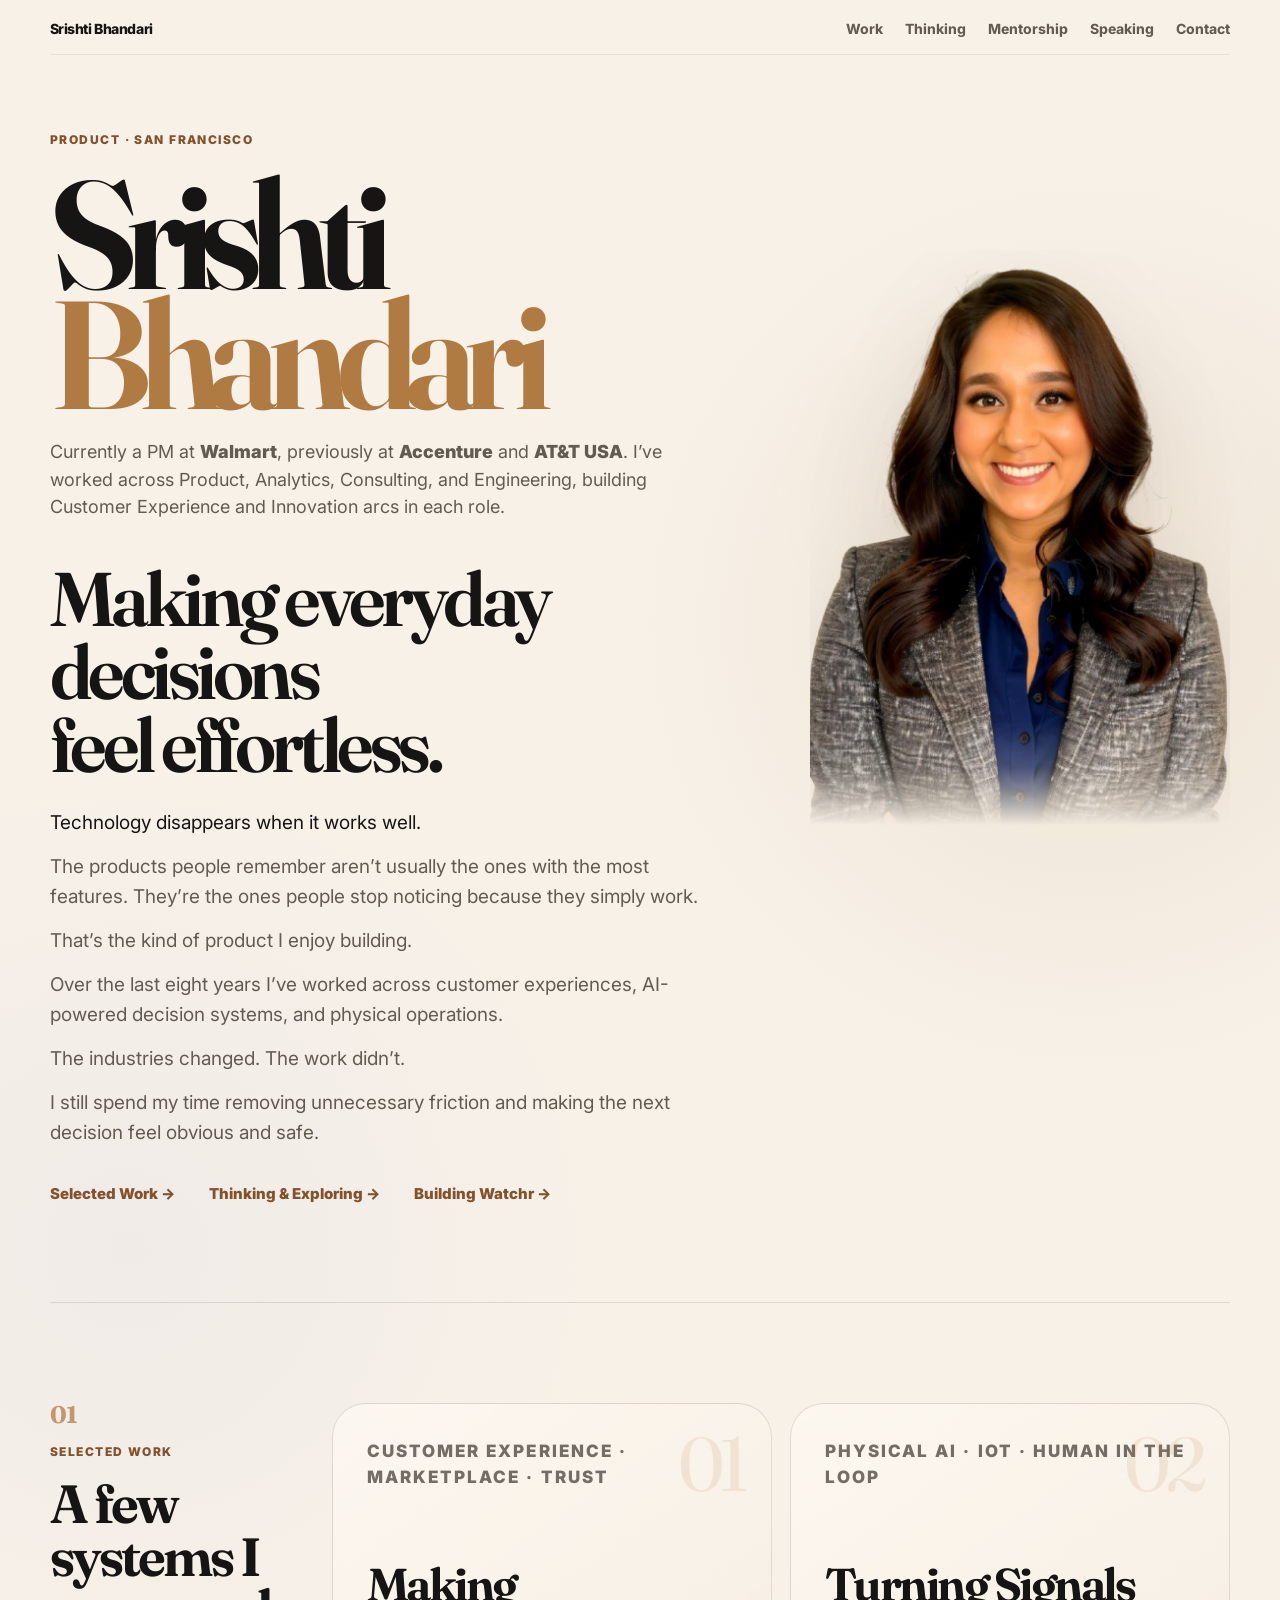
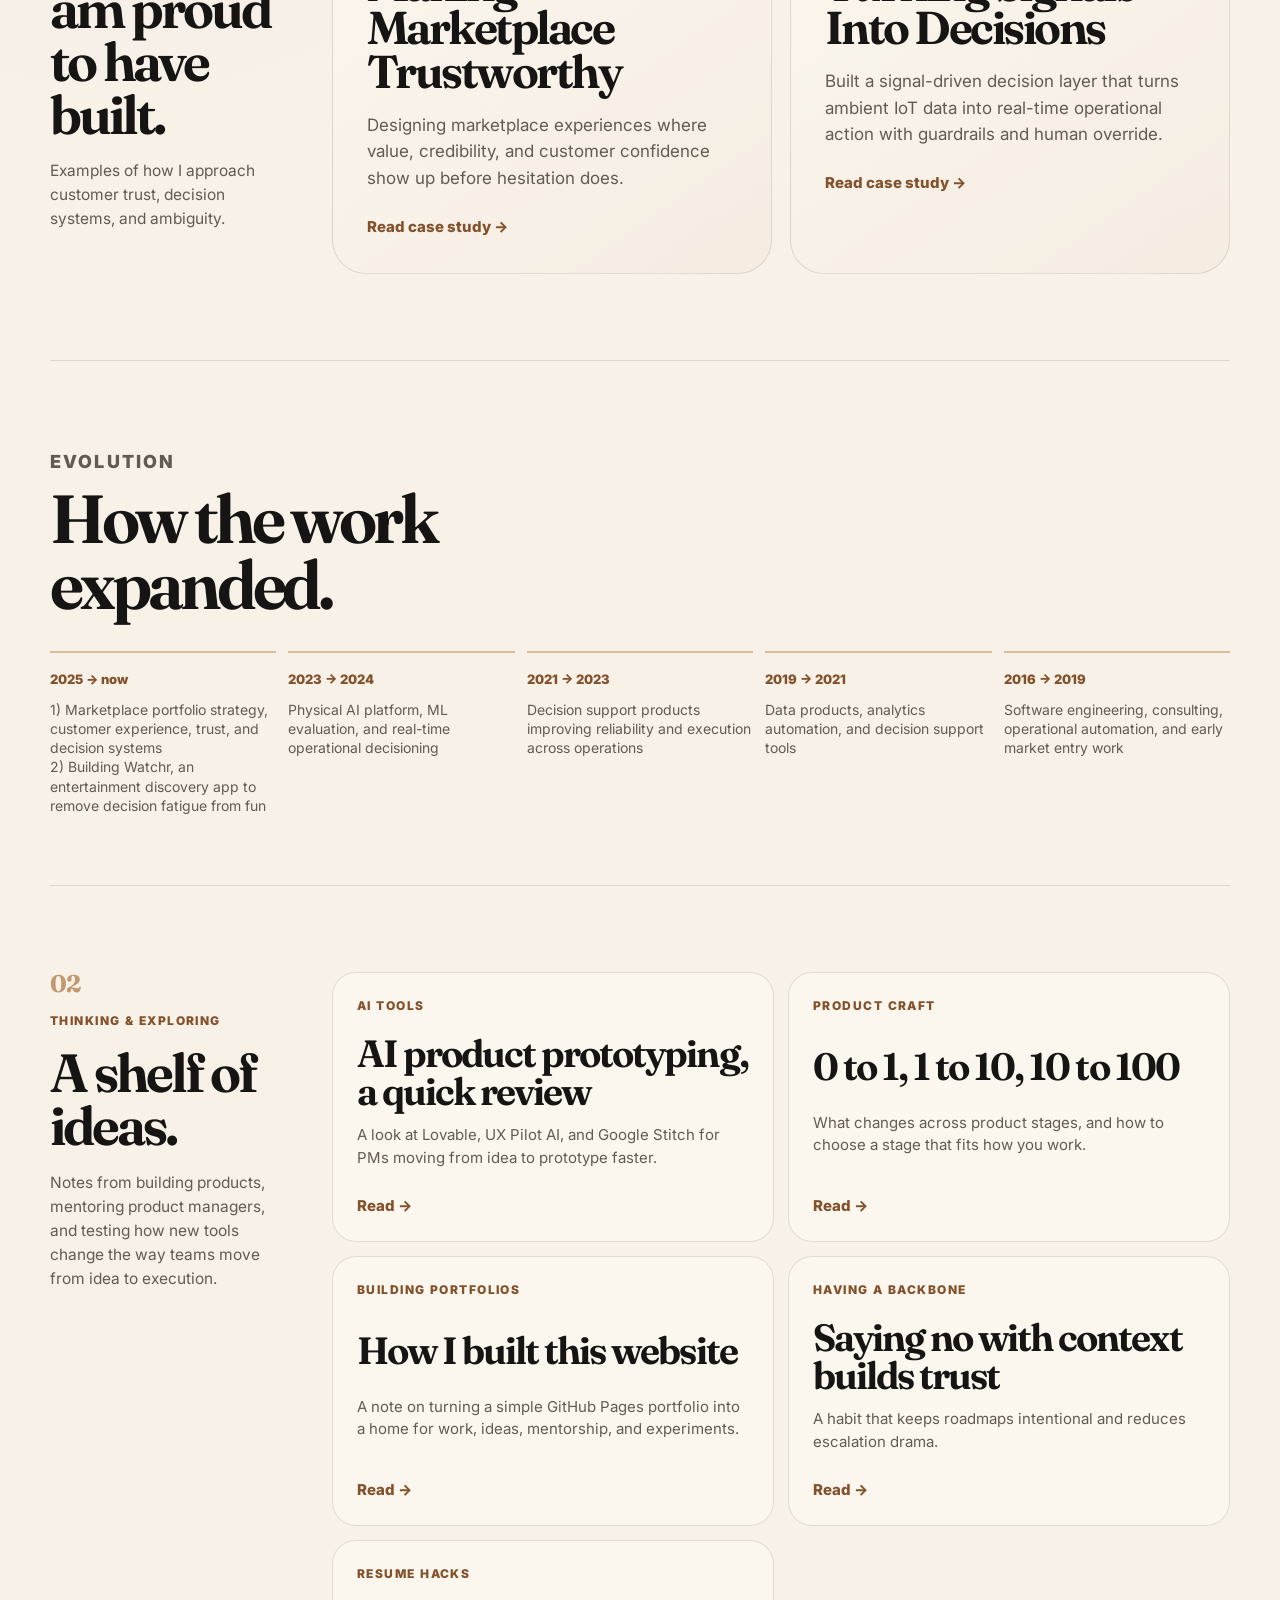
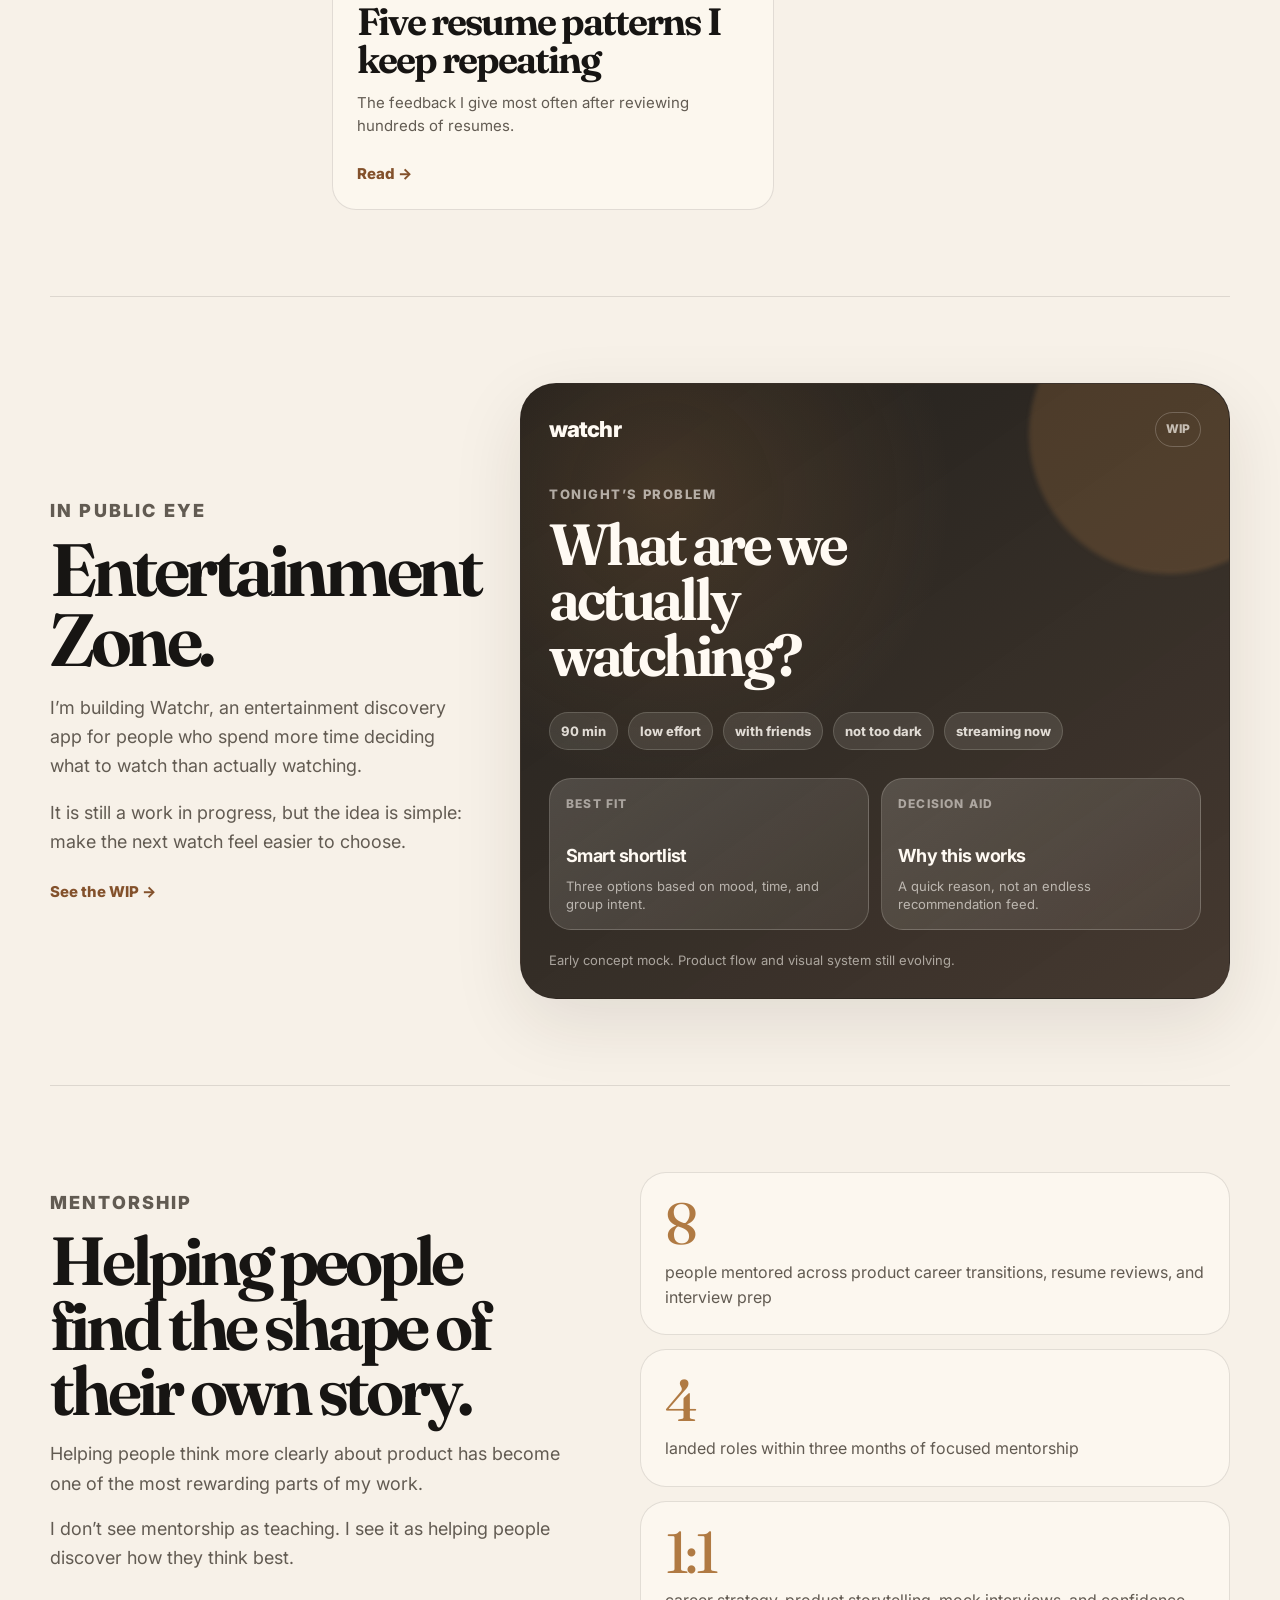
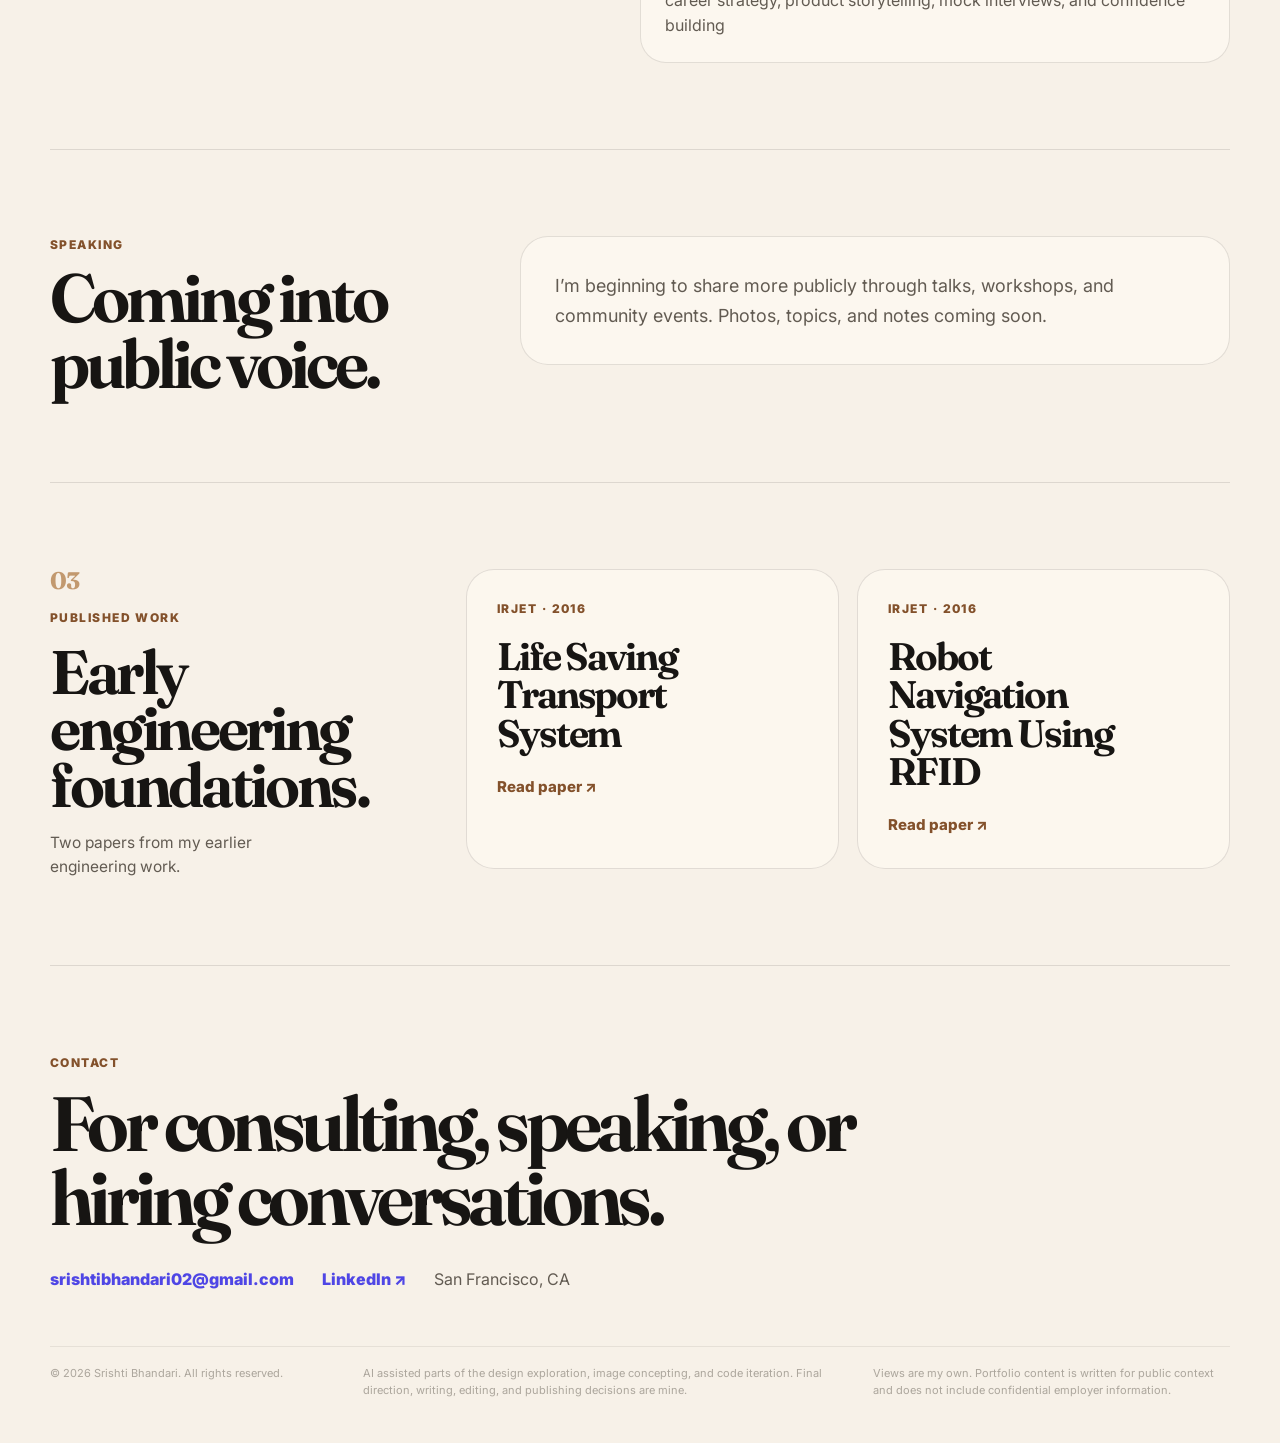
==== commit b1bf3ffe: "Update index.html" ====
--- a/index.html
+++ b/index.html
@@ -175,7 +175,7 @@
       <p class="pill">Building portfolios</p>
       <h3>How I built this website</h3>
       <p>A note on turning a simple GitHub Pages portfolio into a home for work, ideas, mentorship, and experiments.</p>
-      <a href="#building">Read <span>→</span></a>
+      <a href="building-in-public.html">Read <span>→</span></a>
     </article>
     
     <article class="book-card">
--- a/style.css
+++ b/style.css
@@ -1369,3 +1369,48 @@
     font-size: 42px;
   }
 }
+/* Fix Published Work section layout */
+#papers.split-section{
+  grid-template-columns: 360px minmax(0, 1fr);
+  gap: 56px;
+  align-items: start;
+}
+
+#papers .split-left h2{
+  font-size: clamp(44px, 4.8vw, 76px);
+  max-width: 8ch;
+  line-height: 0.92;
+}
+
+#papers .section-note{
+  max-width: 24ch;
+}
+
+#papers .paper-grid{
+  grid-template-columns: repeat(2, minmax(0, 1fr));
+  gap: 18px;
+}
+
+#papers .paper-grid article{
+  min-height: 250px;
+}
+
+#papers .paper-grid h3{
+  font-size: clamp(30px, 3vw, 48px);
+  max-width: 11ch;
+}
+
+@media (max-width: 1080px){
+  #papers.split-section{
+    grid-template-columns: 1fr;
+    gap: 28px;
+  }
+
+  #papers .split-left h2{
+    max-width: 100%;
+  }
+
+  #papers .section-note{
+    max-width: 60ch;
+  }
+}
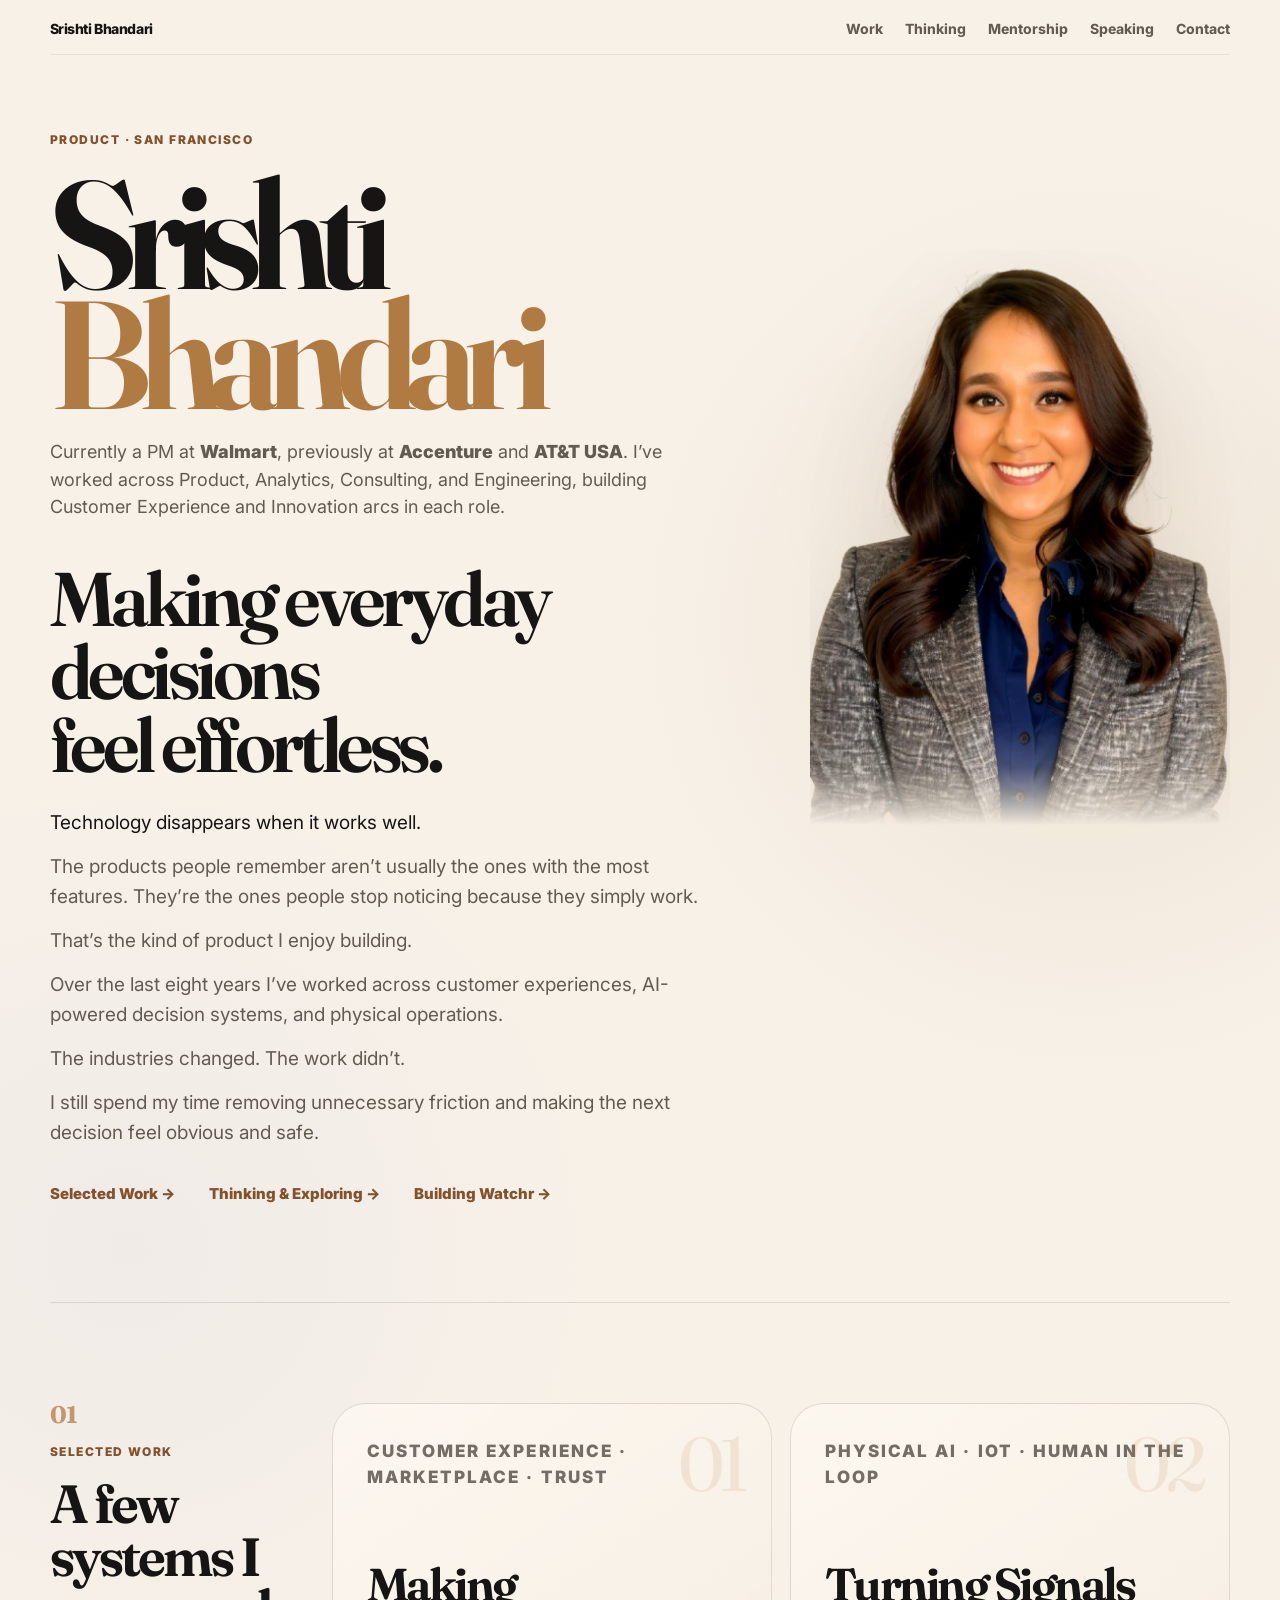
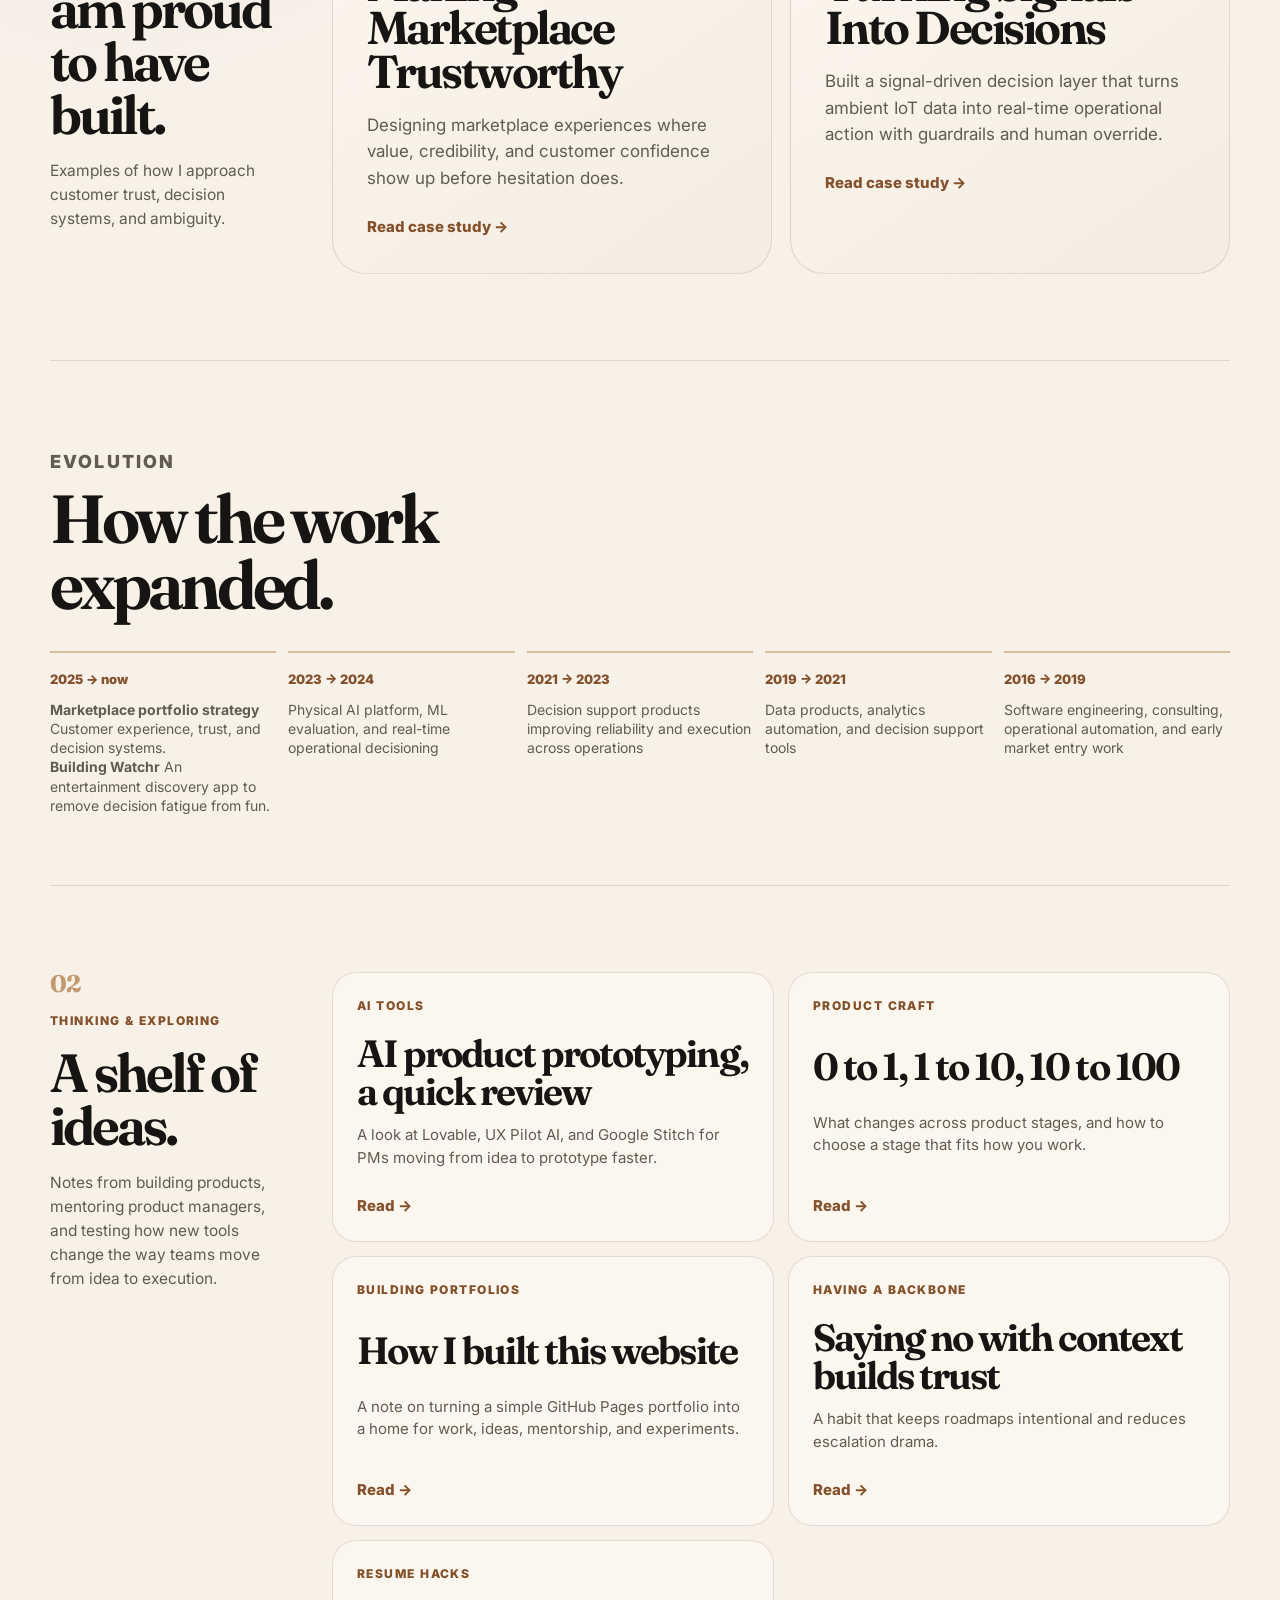
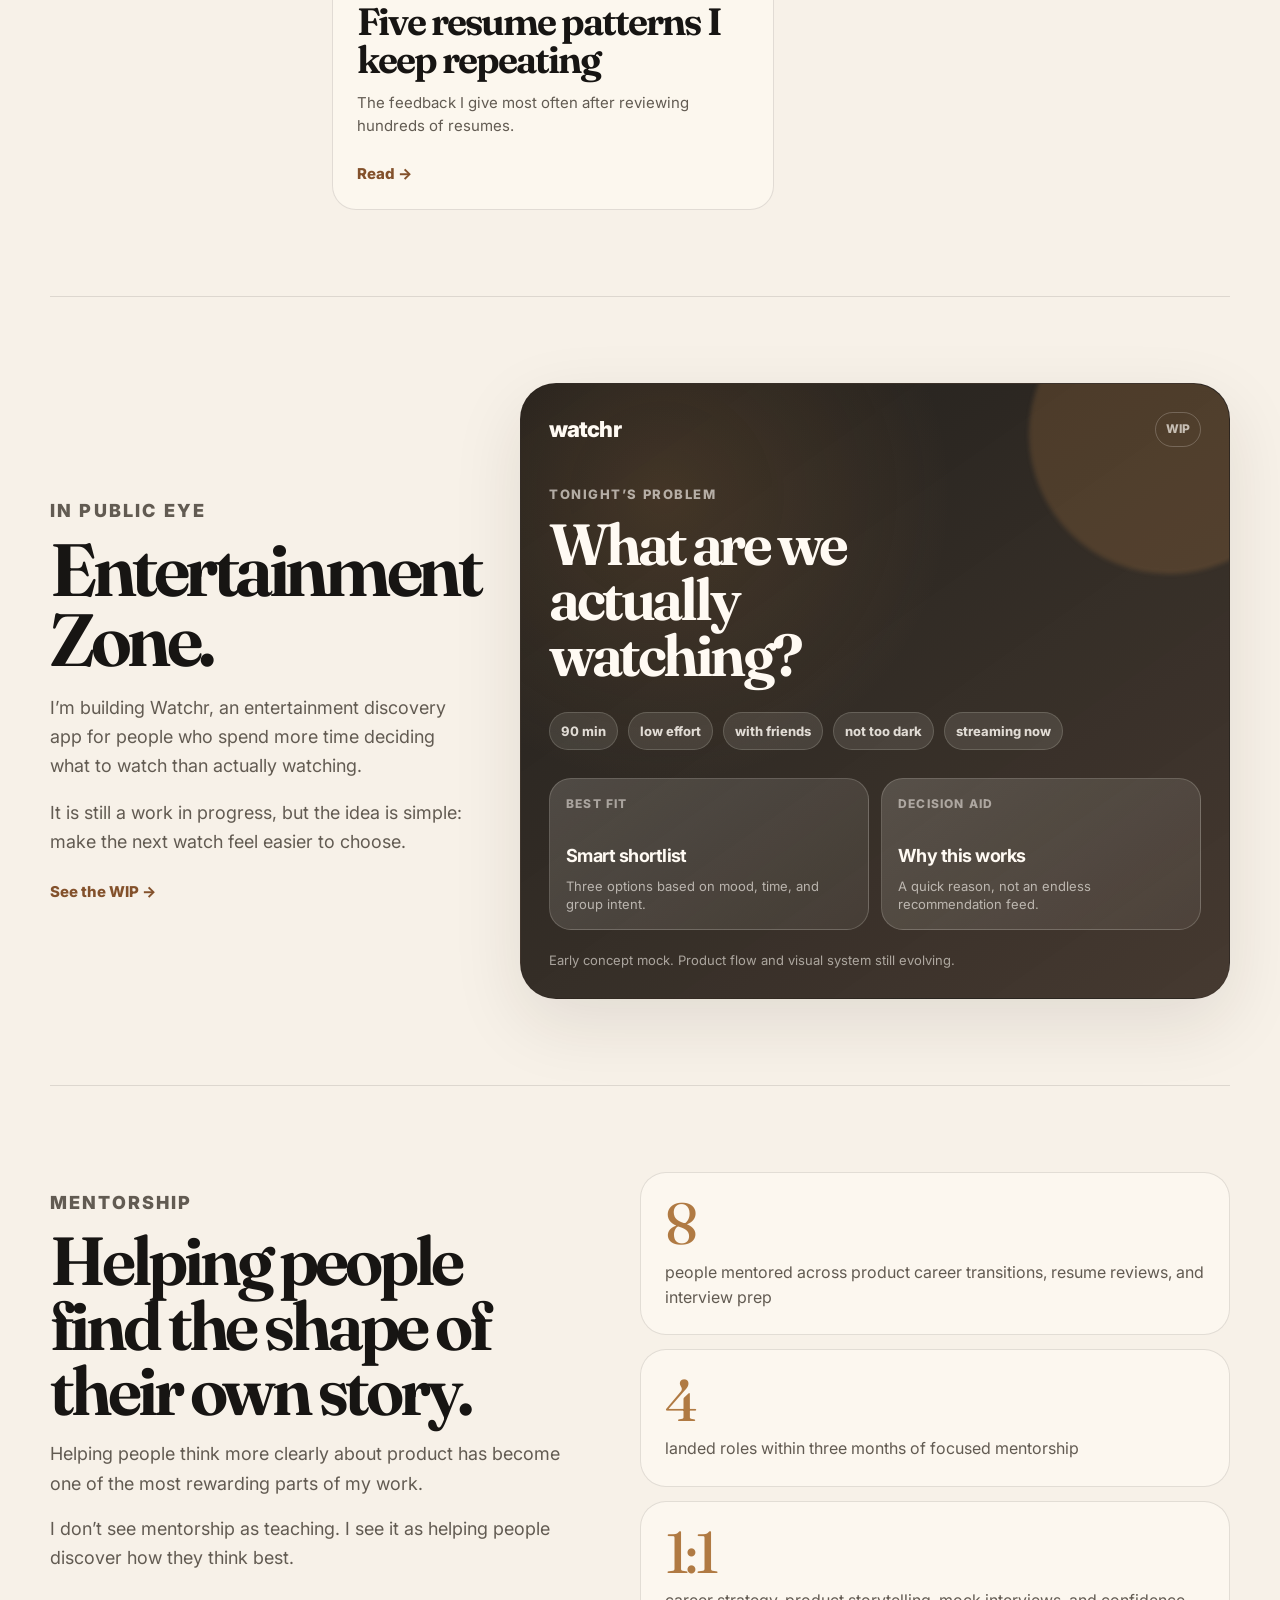
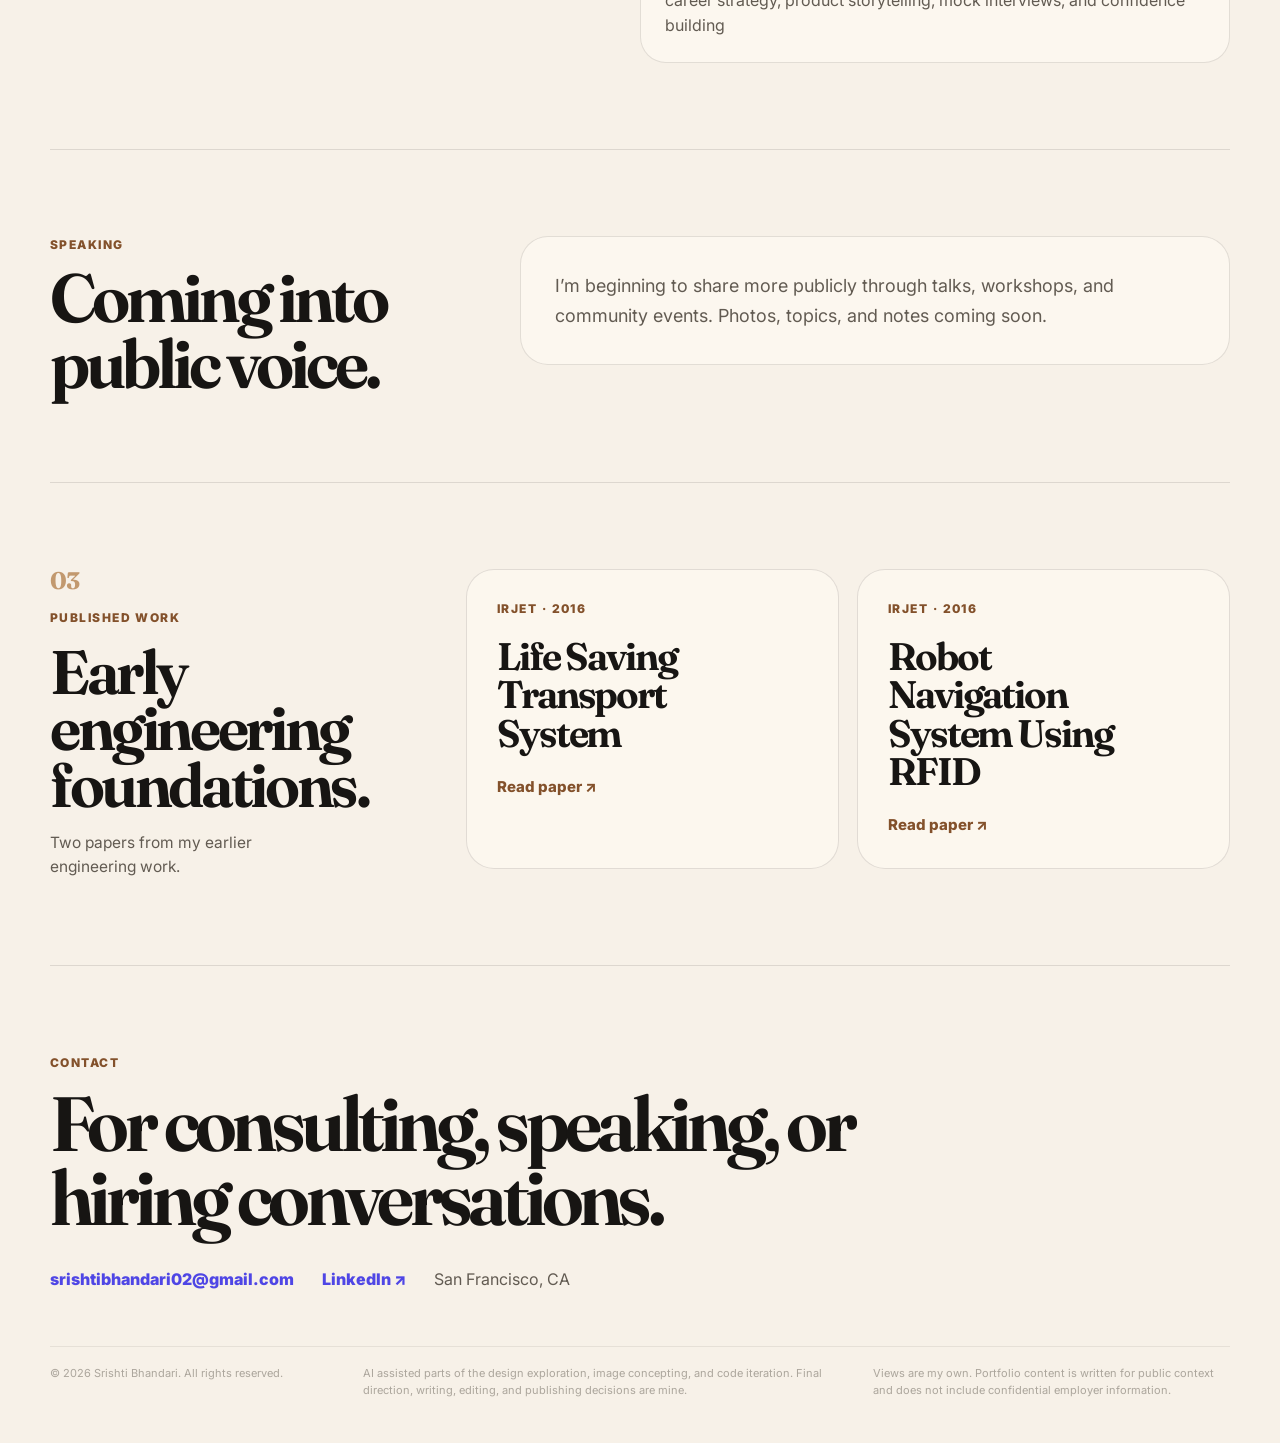
==== commit d5110742: "Update index.html" ====
--- a/index.html
+++ b/index.html
@@ -116,12 +116,22 @@
     </div>
 
     <div class="timeline">
-      <article>
-        <span>2025 → now</span>
-        <p>1) Marketplace portfolio strategy, customer experience, trust, and decision systems</p>
-        <p>2) Building Watchr, an entertainment discovery app to remove decision fatigue from fun </p>
-      </article>
-
+      
+<article class="timeline-current">
+  <span>2025 → now</span>
+
+  <div class="timeline-points">
+    <p>
+      <strong>Marketplace portfolio strategy</strong>
+      Customer experience, trust, and decision systems.
+    </p>
+
+    <p>
+      <strong>Building Watchr</strong>
+      An entertainment discovery app to remove decision fatigue from fun.
+    </p>
+  </div>
+</article>
       <article>
         <span>2023 → 2024</span>
         <p>Physical AI platform, ML evaluation, and real-time operational decisioning</p>
--- a/style.css
+++ b/style.css
@@ -1414,3 +1414,52 @@
     max-width: 60ch;
   }
 }
+/* Backward compatibility for older article page headers */
+.topnav{
+  width: 100%;
+  position: sticky;
+  top: 0;
+  z-index: 80;
+  background: rgba(247, 241, 232, 0.88);
+  backdrop-filter: blur(18px);
+  border-bottom: 1px solid rgba(36, 30, 24, 0.08);
+}
+
+.topnav-inner{
+  width: min(1180px, calc(100% - 48px));
+  margin: 0 auto;
+  padding: 18px 0 14px;
+  display: flex;
+  justify-content: space-between;
+  align-items: center;
+  gap: 24px;
+}
+
+.brand,
+.brand a{
+  color: var(--charcoal);
+  font-size: 14px;
+  font-weight: 800;
+  letter-spacing: -0.03em;
+}
+
+.navlinks,
+.topnav .navlinks{
+  display: flex;
+  align-items: center;
+  gap: 22px;
+  overflow-x: auto;
+  white-space: nowrap;
+}
+
+.navlinks a,
+.topnav .navlinks a{
+  color: var(--muted);
+  font-size: 14px;
+  font-weight: 750;
+}
+
+.navlinks a:hover,
+.topnav .navlinks a:hover{
+  color: var(--bronze-dark);
+}
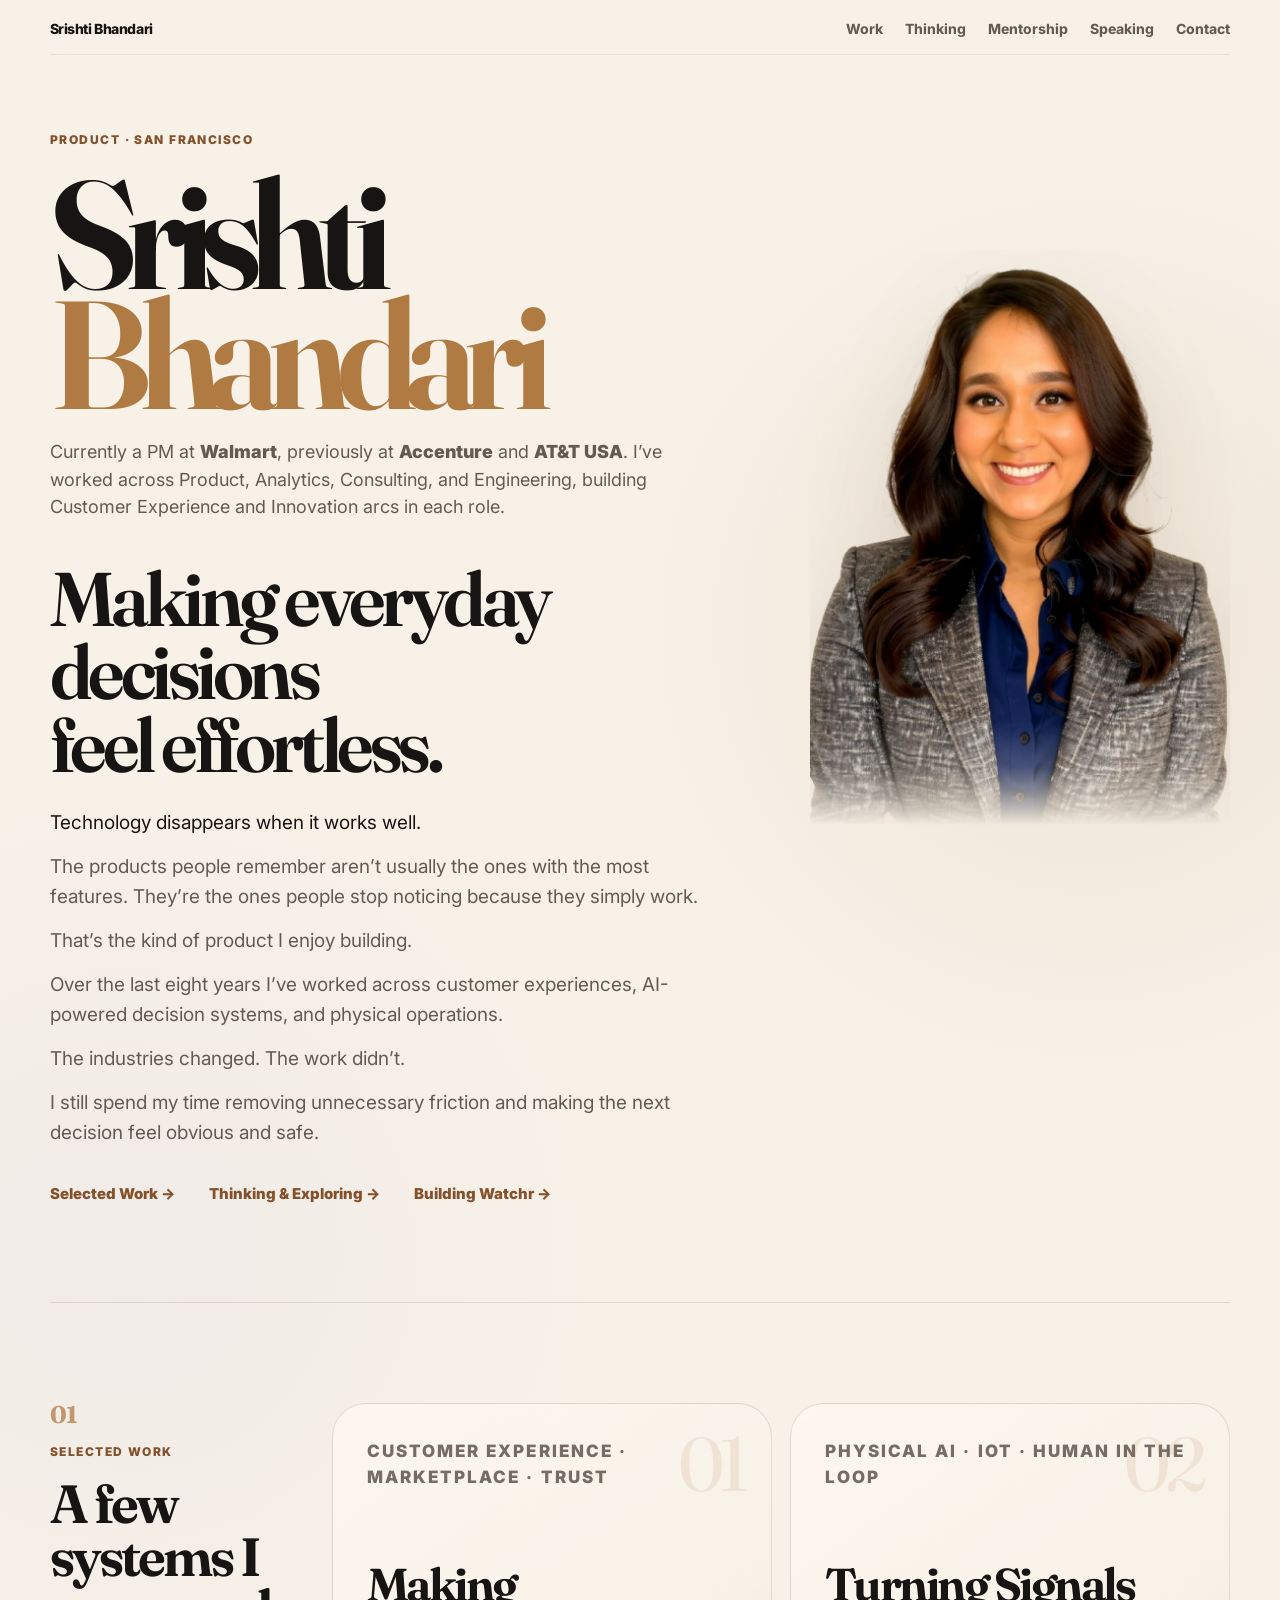
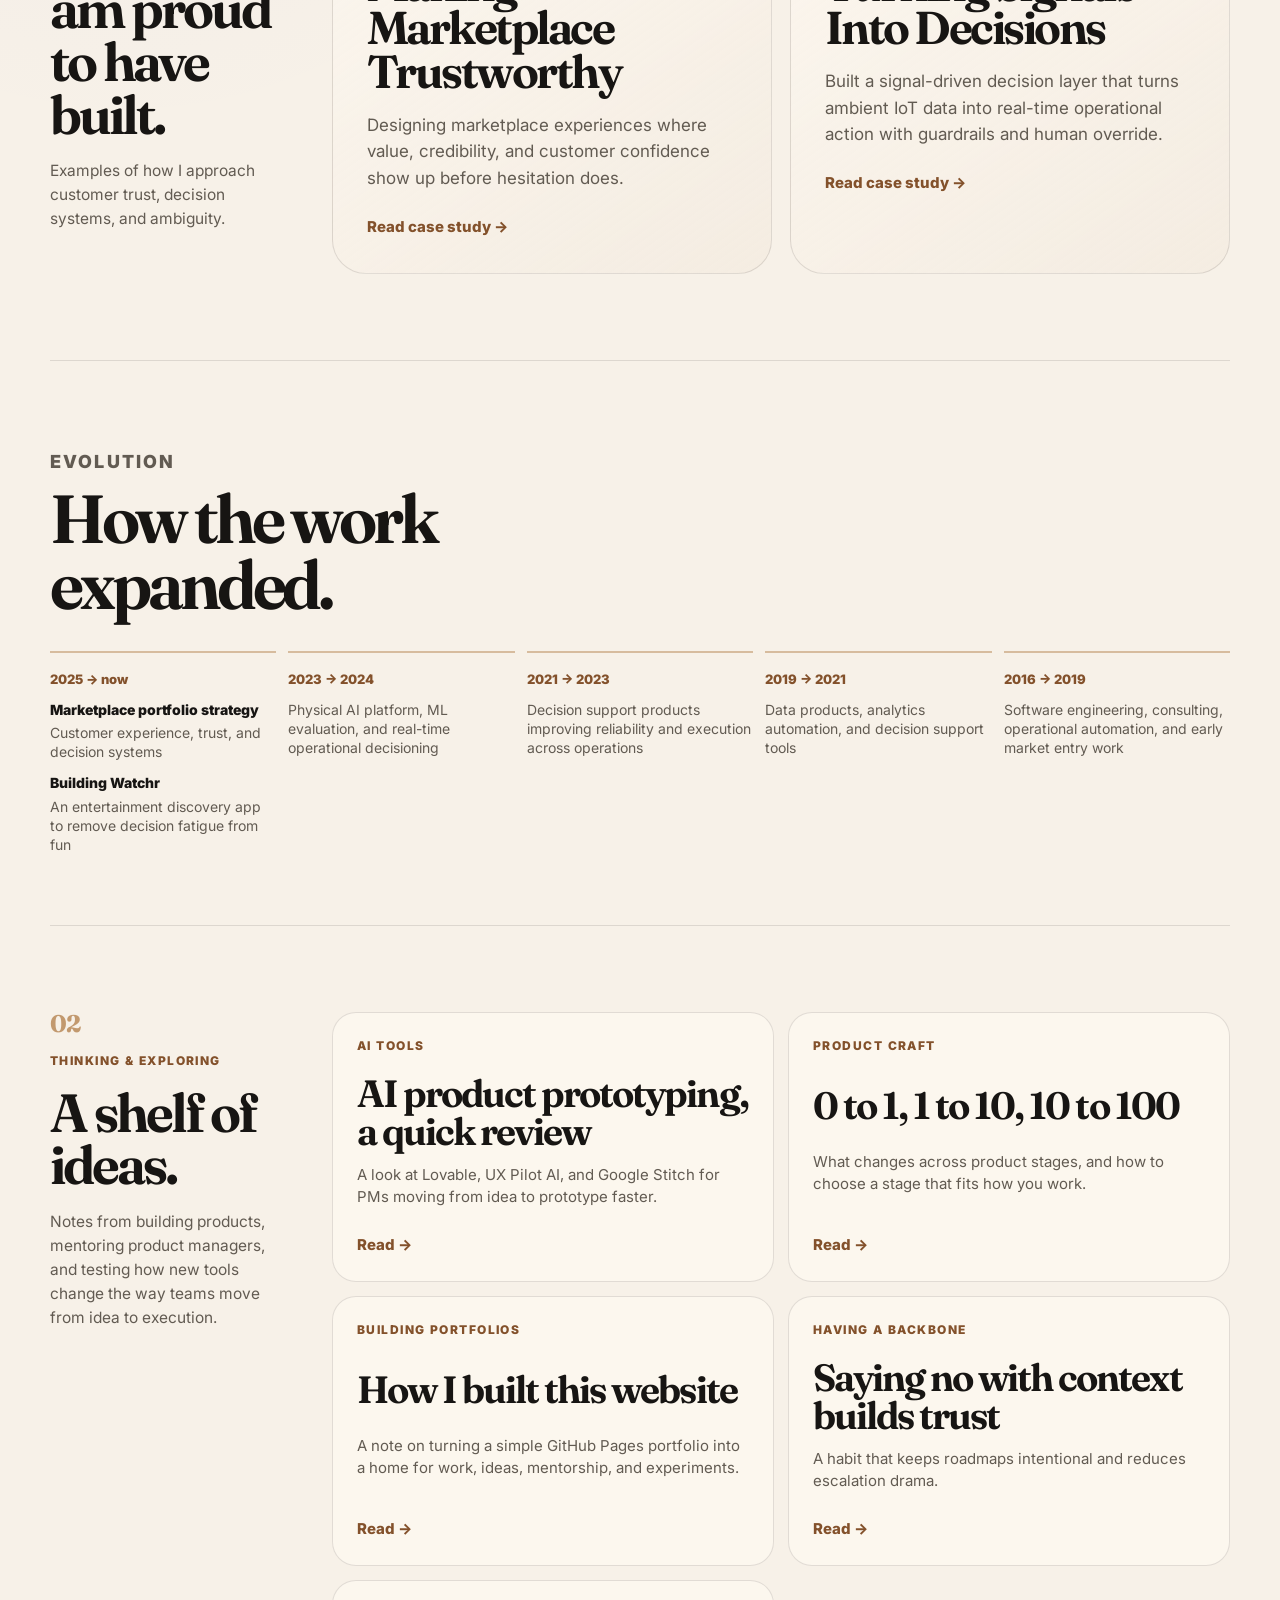
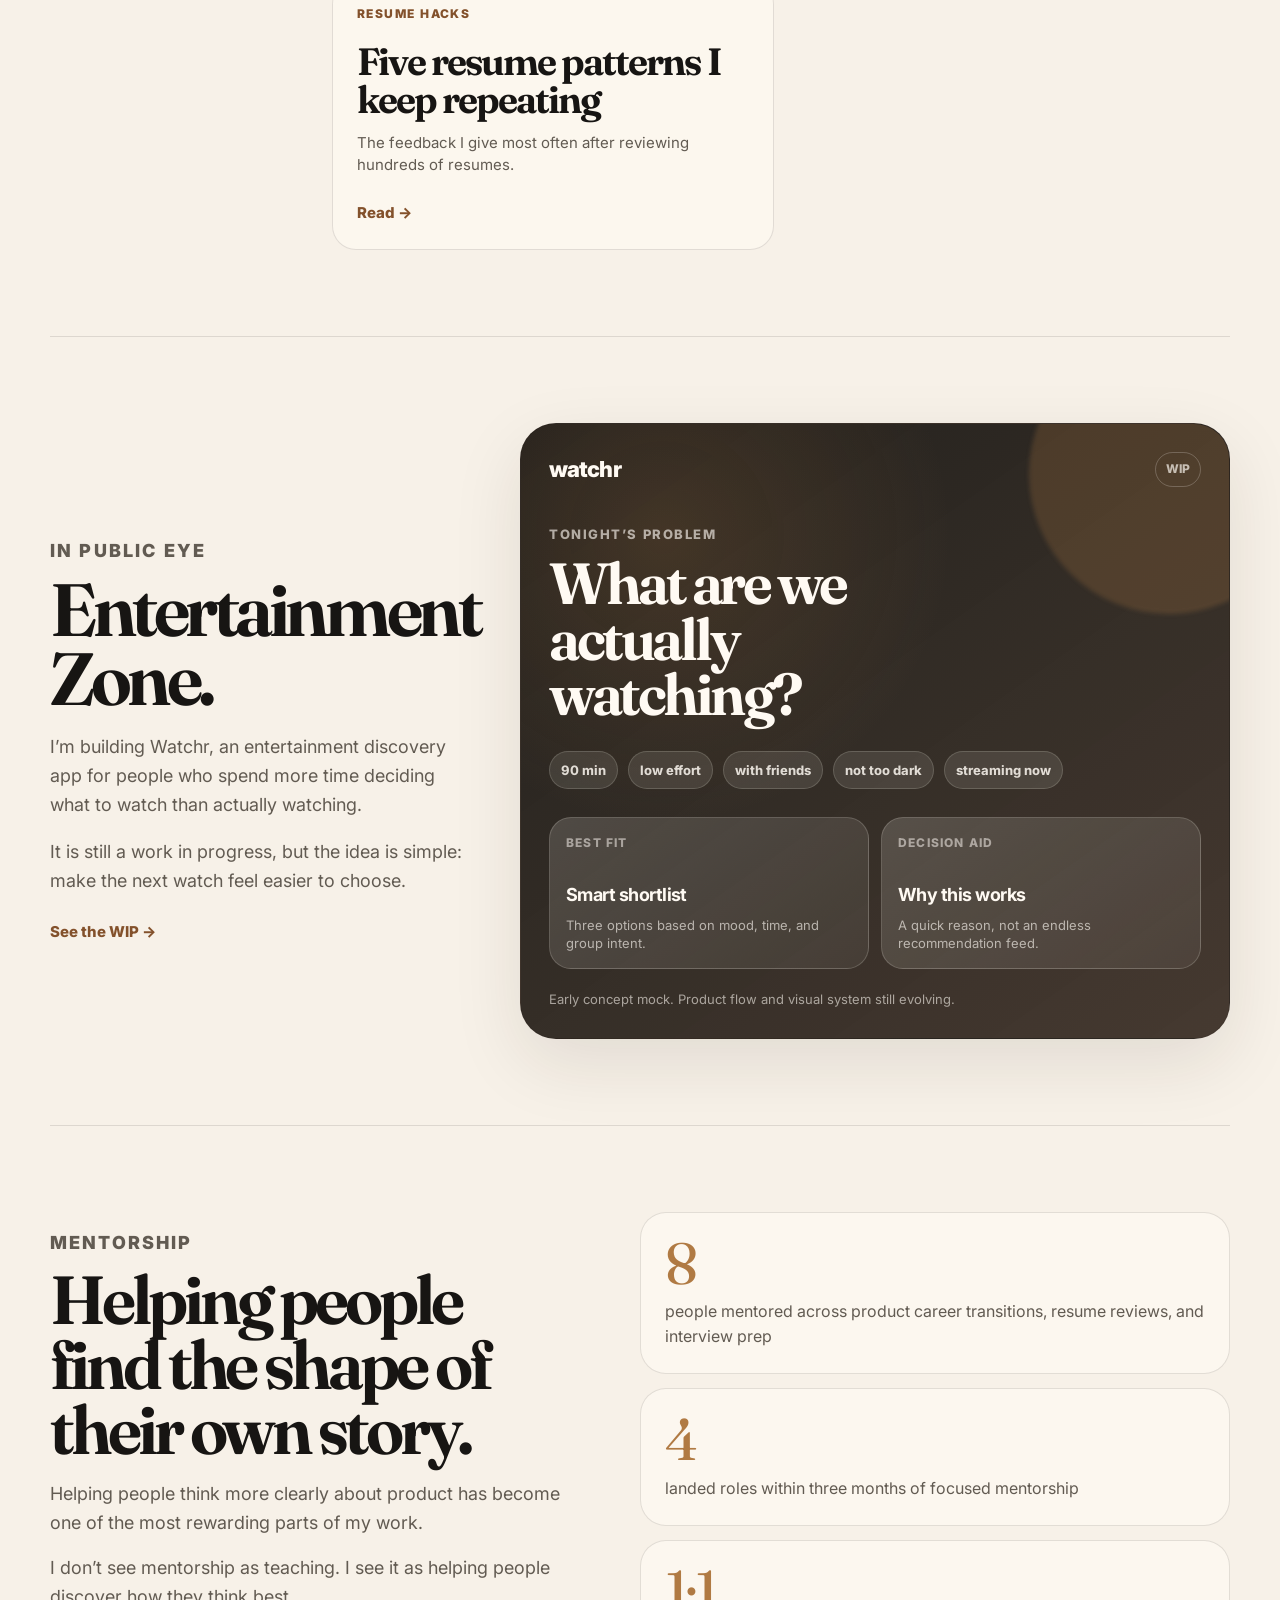
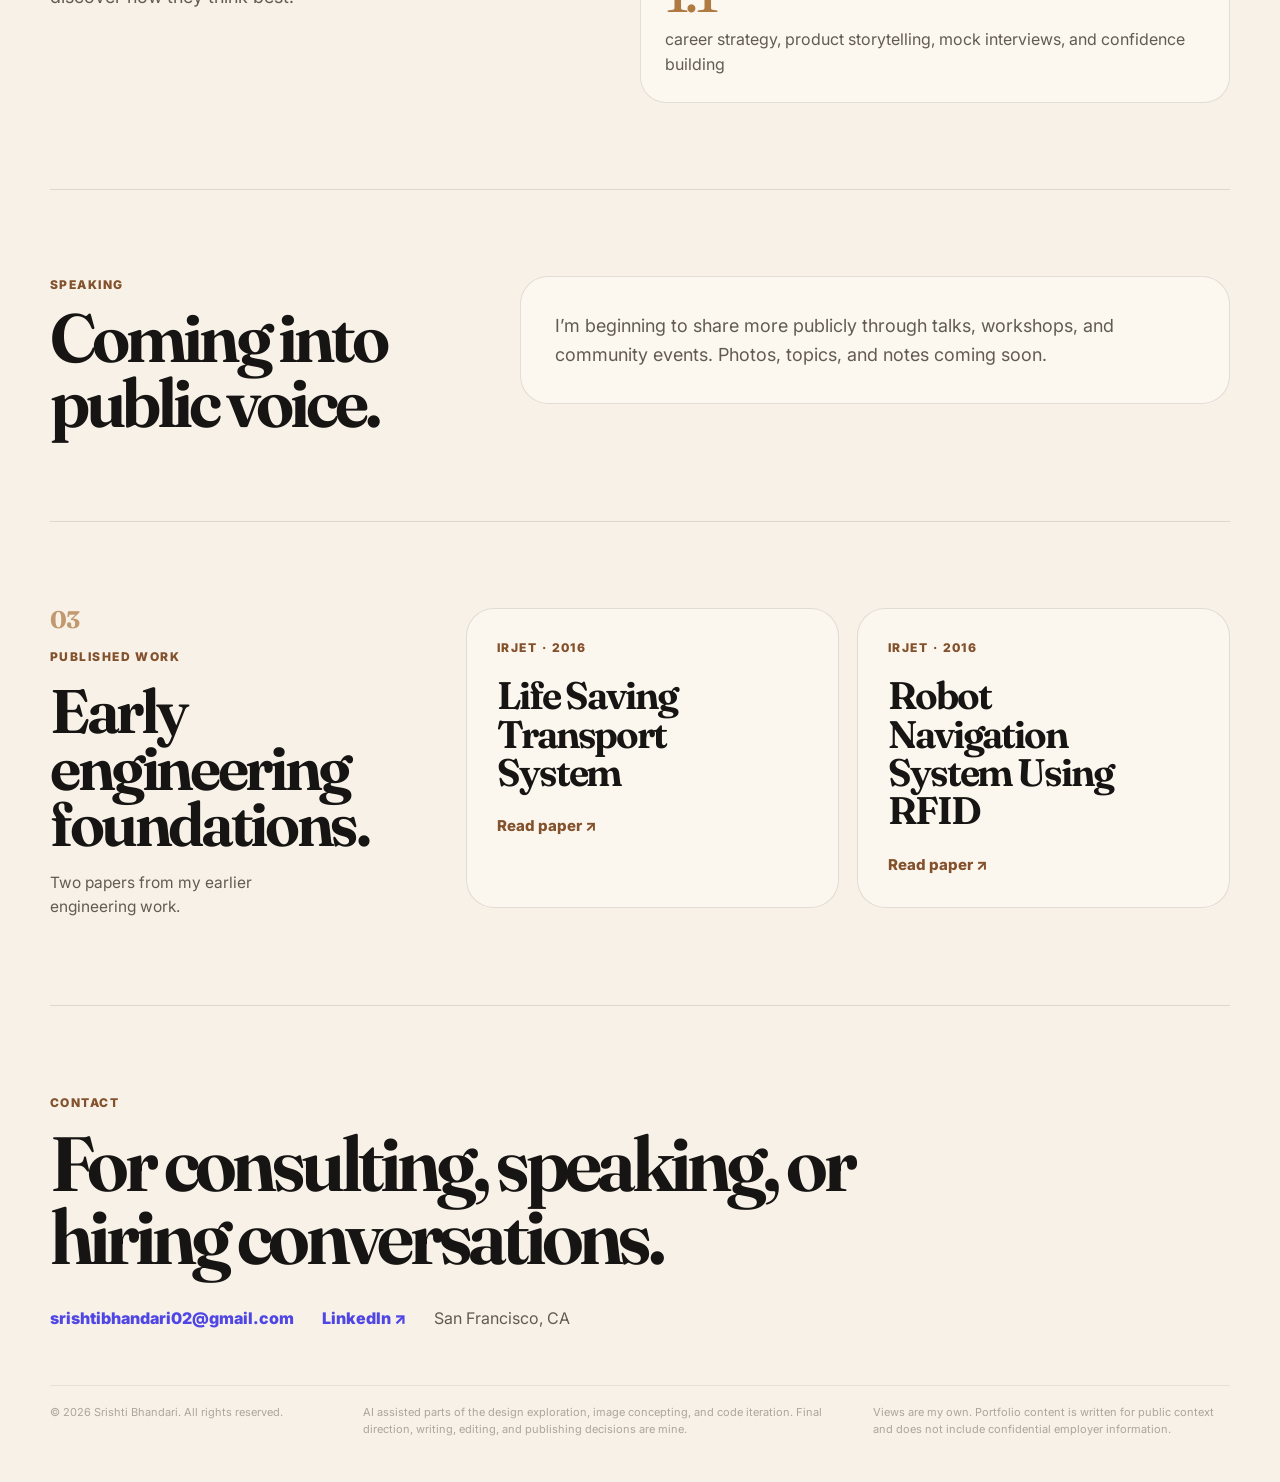
==== commit 0b763309: "Update index.html" ====
--- a/index.html
+++ b/index.html
@@ -123,12 +123,12 @@
   <div class="timeline-points">
     <p>
       <strong>Marketplace portfolio strategy</strong>
-      Customer experience, trust, and decision systems.
+      Customer experience, trust, and decision systems
     </p>
 
     <p>
       <strong>Building Watchr</strong>
-      An entertainment discovery app to remove decision fatigue from fun.
+      An entertainment discovery app to remove decision fatigue from fun
     </p>
   </div>
 </article>
--- a/style.css
+++ b/style.css
@@ -1463,3 +1463,34 @@
 .topnav .navlinks a:hover{
   color: var(--bronze-dark);
 }
+/* Clean multi-point timeline item */
+.timeline-points{
+  display: grid;
+  gap: 12px;
+}
+
+.timeline-points p{
+  margin: 0;
+}
+
+.timeline-points strong{
+  display: block;
+  color: var(--charcoal);
+  font-size: 14px;
+  font-weight: 850;
+  margin-bottom: 4px;
+}
+
+.timeline-current{
+  border-top-color: rgba(176, 122, 67, 0.70);
+}
+
+@media (max-width: 1080px){
+  .timeline-current{
+    align-items: start;
+  }
+
+  .timeline-points{
+    gap: 10px;
+  }
+}
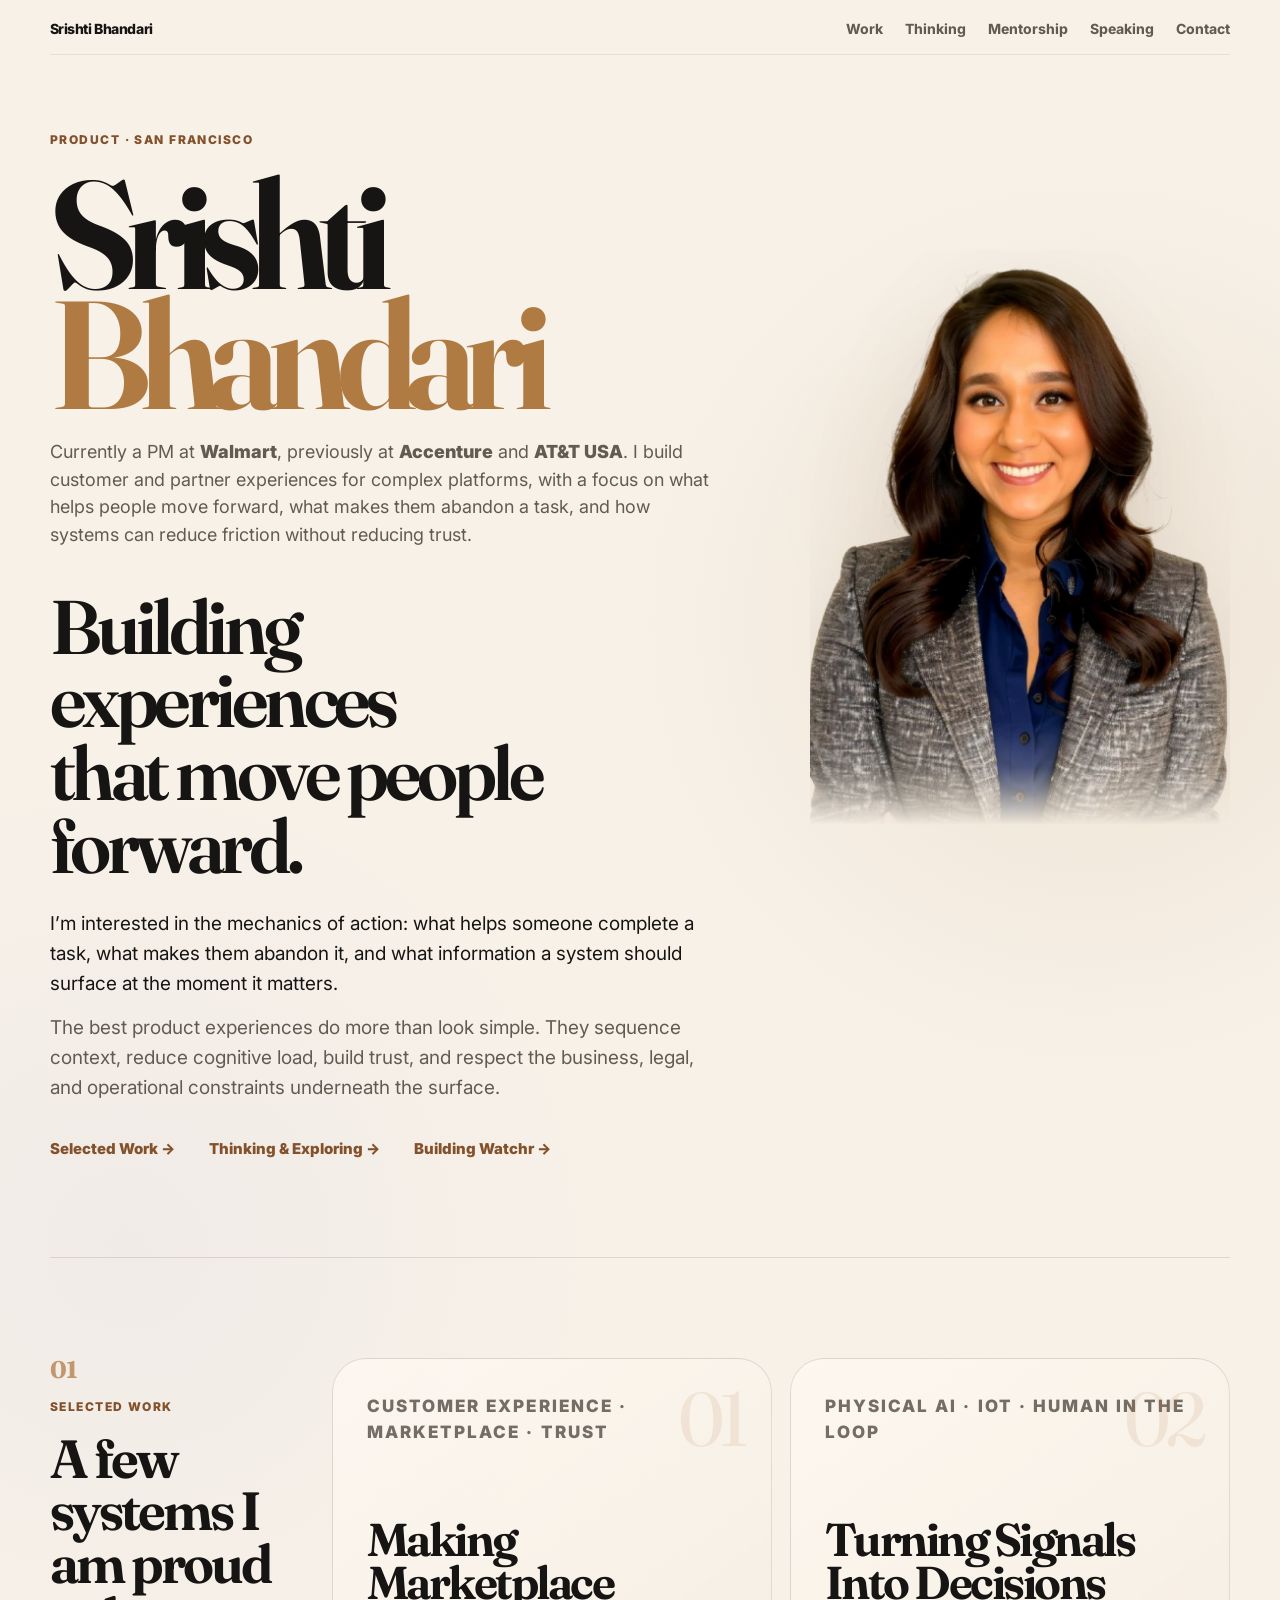
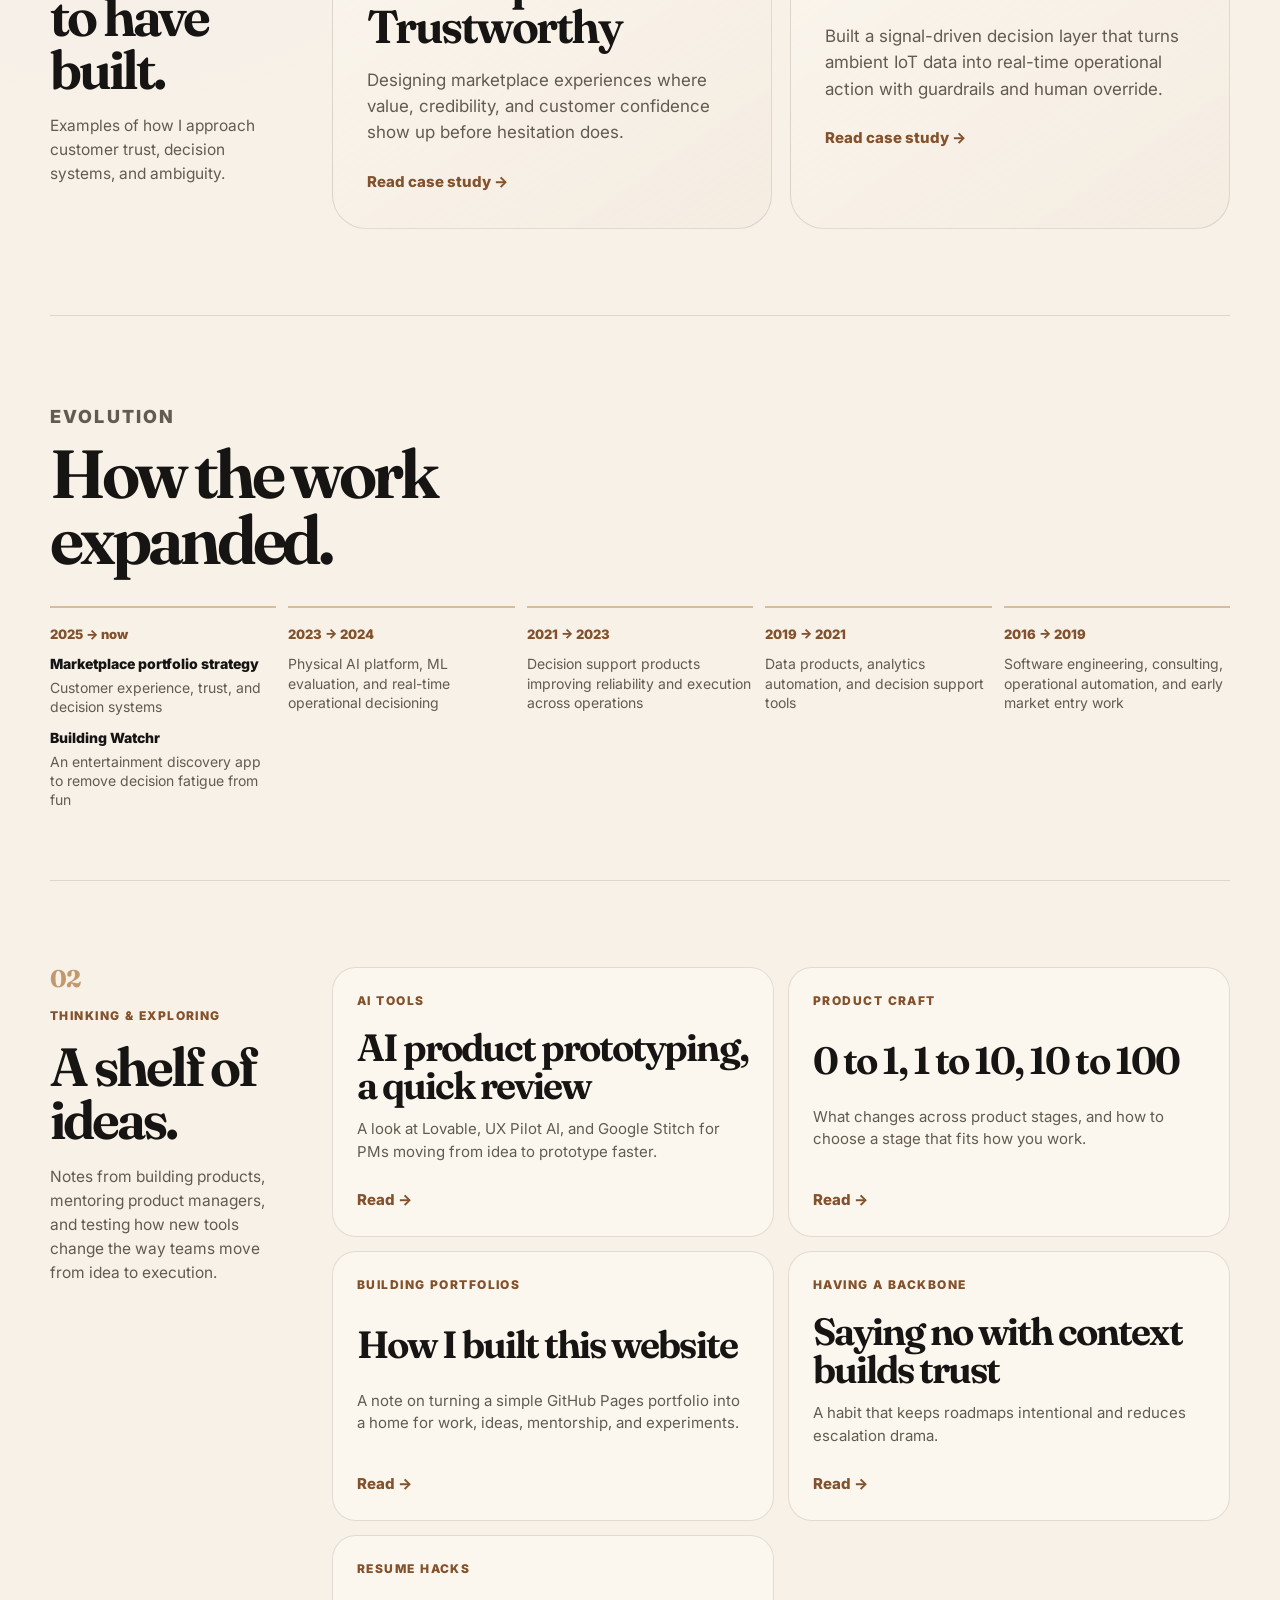
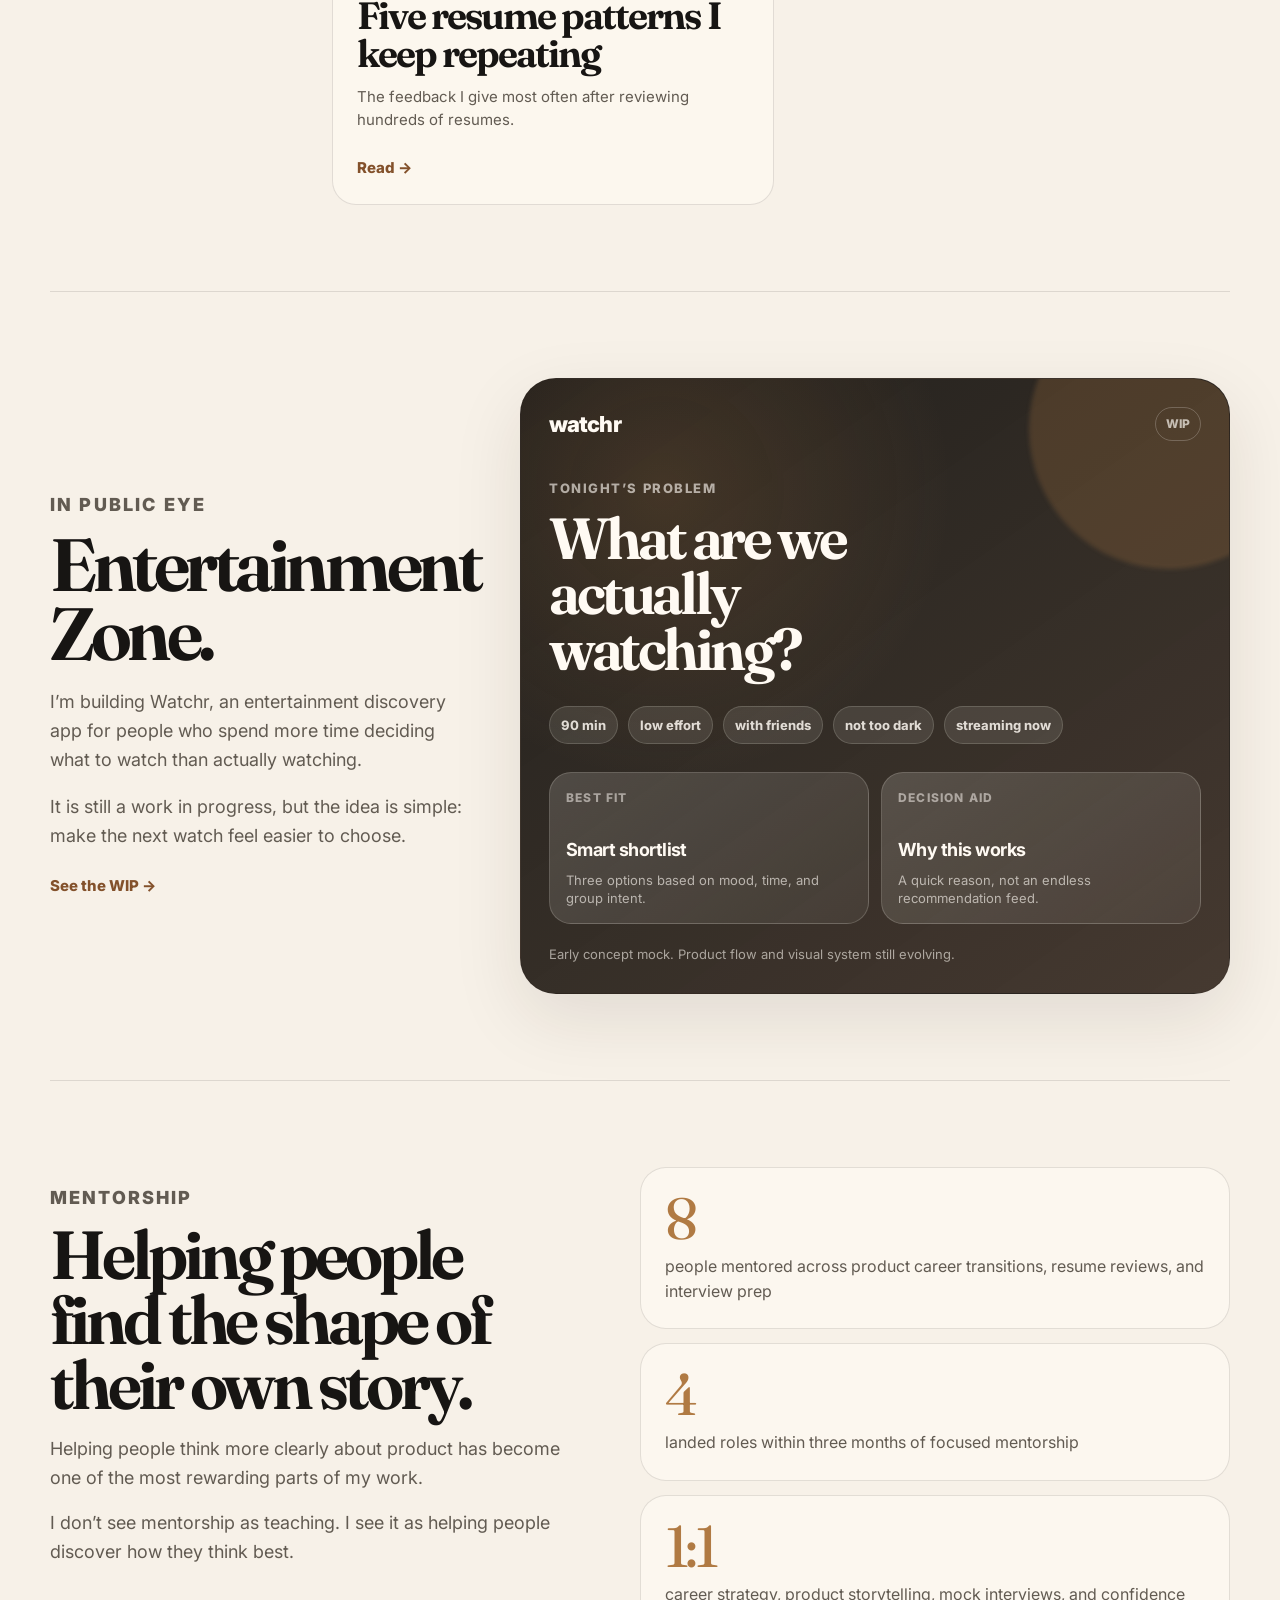
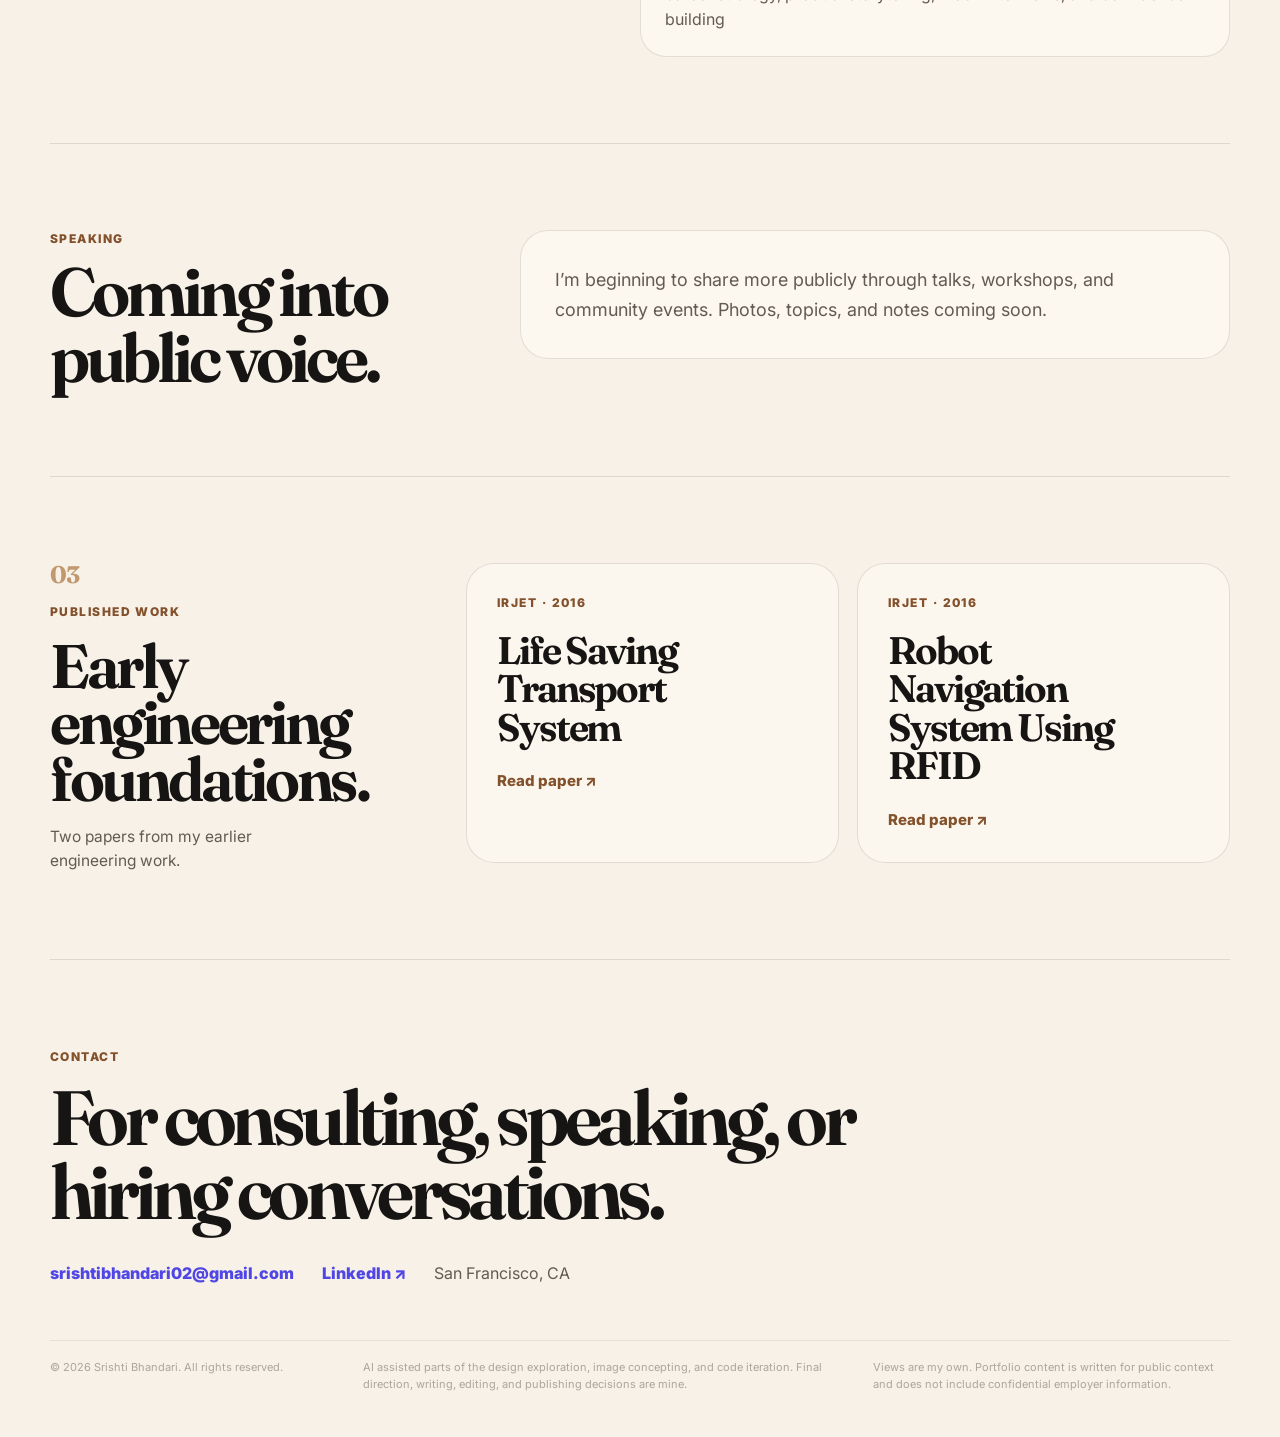
==== commit 0c96fbcd: "Update index.html" ====
--- a/index.html
+++ b/index.html
@@ -38,35 +38,22 @@
         <span>Bhandari</span>
       </h1>
       <p class="hero-bio">
-  Currently a PM at <strong>Walmart</strong>, previously at <strong>Accenture</strong> and <strong>AT&amp;T USA</strong>. I’ve worked across Product, Analytics, Consulting, and Engineering, building Customer Experience and Innovation arcs in each role.
+  Currently a PM at <strong>Walmart</strong>, previously at <strong>Accenture</strong> and <strong>AT&amp;T USA</strong>. I build customer and partner experiences for complex platforms, with a focus on what helps people move forward, what makes them abandon a task, and how systems can reduce friction without reducing trust.
 </p>
       <h2 class="hero-belief">
-        Making everyday decisions<br />
-        feel effortless.
-      </h2>
+  Building experiences<br />
+  that move people forward.
+</h2>
 
       <div class="hero-text">
-        <p>Technology disappears when it works well.</p>
-
-        <p>
-          The products people remember aren’t usually the ones with the most features.
-          They’re the ones people stop noticing because they simply work.
-        </p>
-
-        <p>That’s the kind of product I enjoy building.</p>
-
-        <p>
-          Over the last eight years I’ve worked across customer experiences,
-          AI-powered decision systems, and physical operations.
-        </p>
-
-        <p>The industries changed. The work didn’t.</p>
-
-        <p>
-         I still spend my time removing unnecessary friction and making the next
-decision feel obvious and safe.
-        </p>
-      </div>
+  <p>
+    I’m interested in the mechanics of action: what helps someone complete a task, what makes them abandon it, and what information a system should surface at the moment it matters.
+  </p>
+
+  <p>
+    The best product experiences do more than look simple. They sequence context, reduce cognitive load, build trust, and respect the business, legal, and operational constraints underneath the surface.
+  </p>
+</div>
 
       <div class="hero-actions" aria-label="Primary links">
         <a href="#work">Selected Work <span>→</span></a>
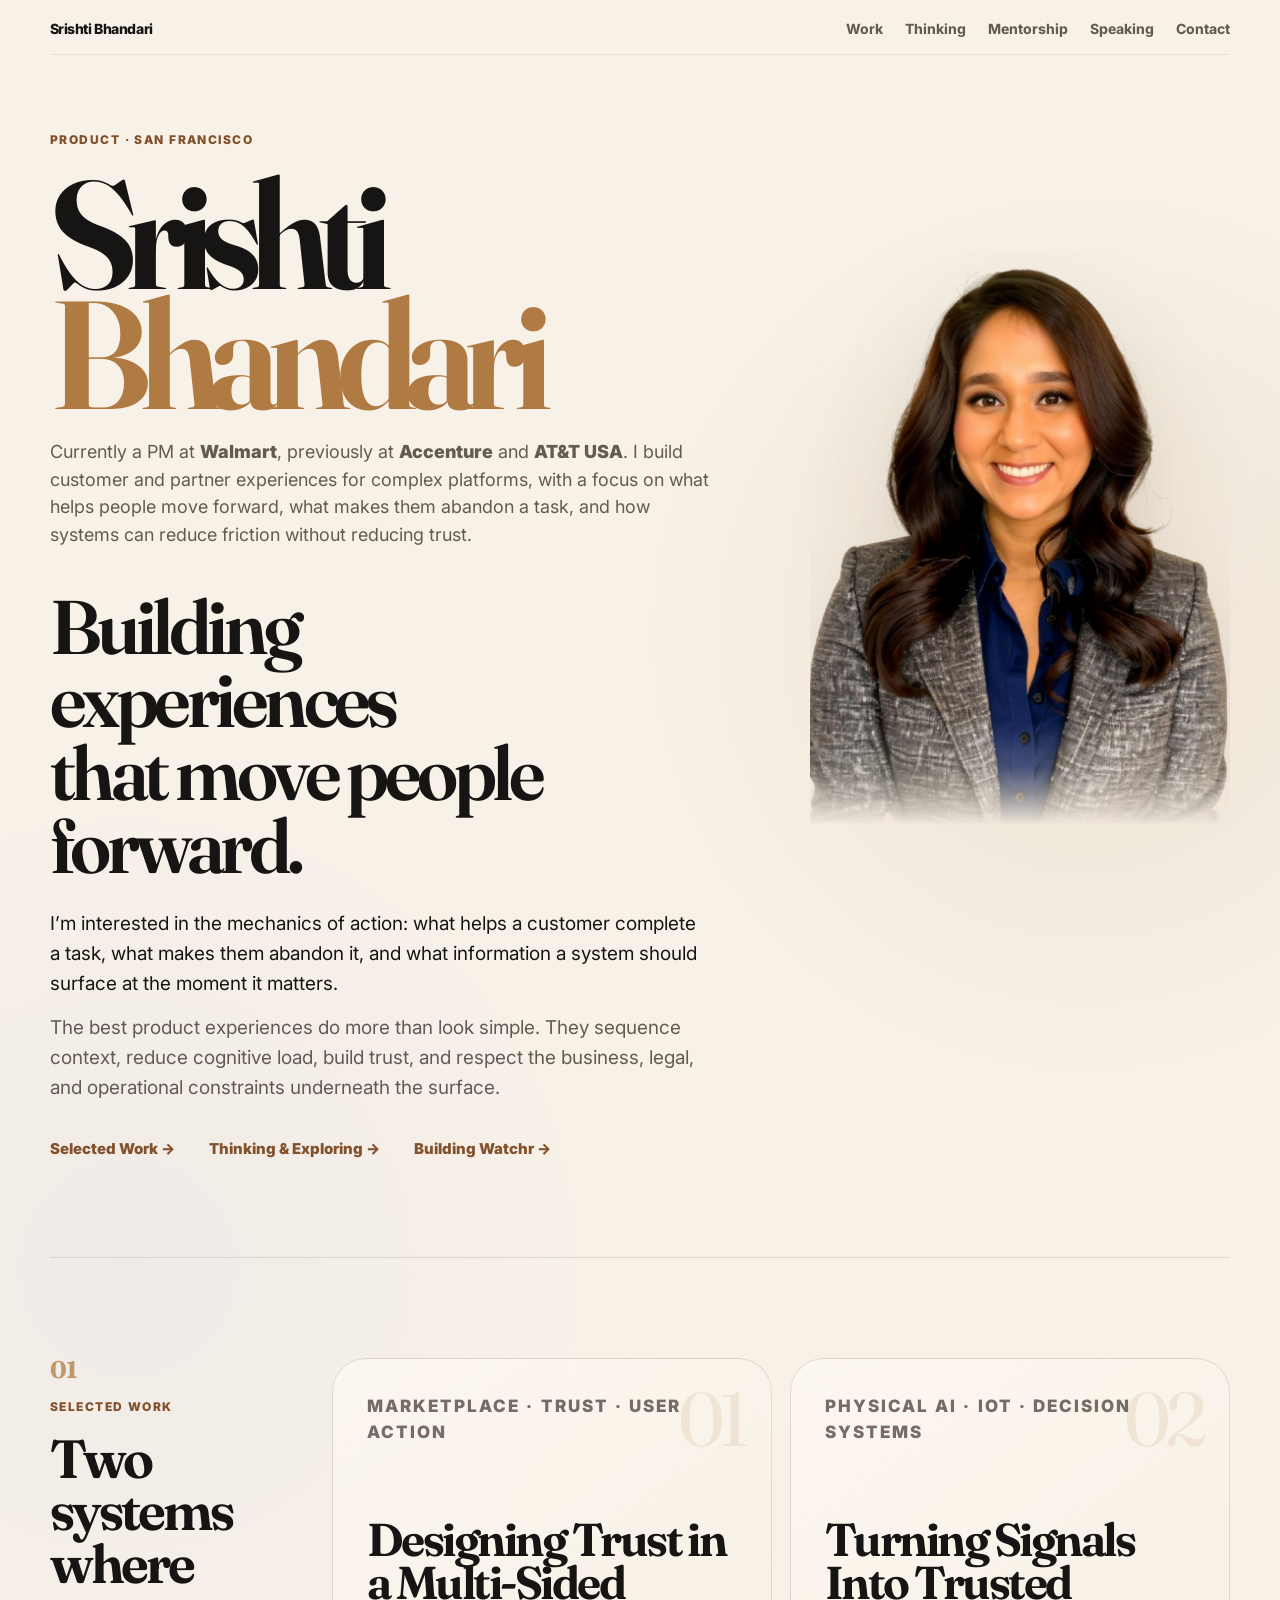
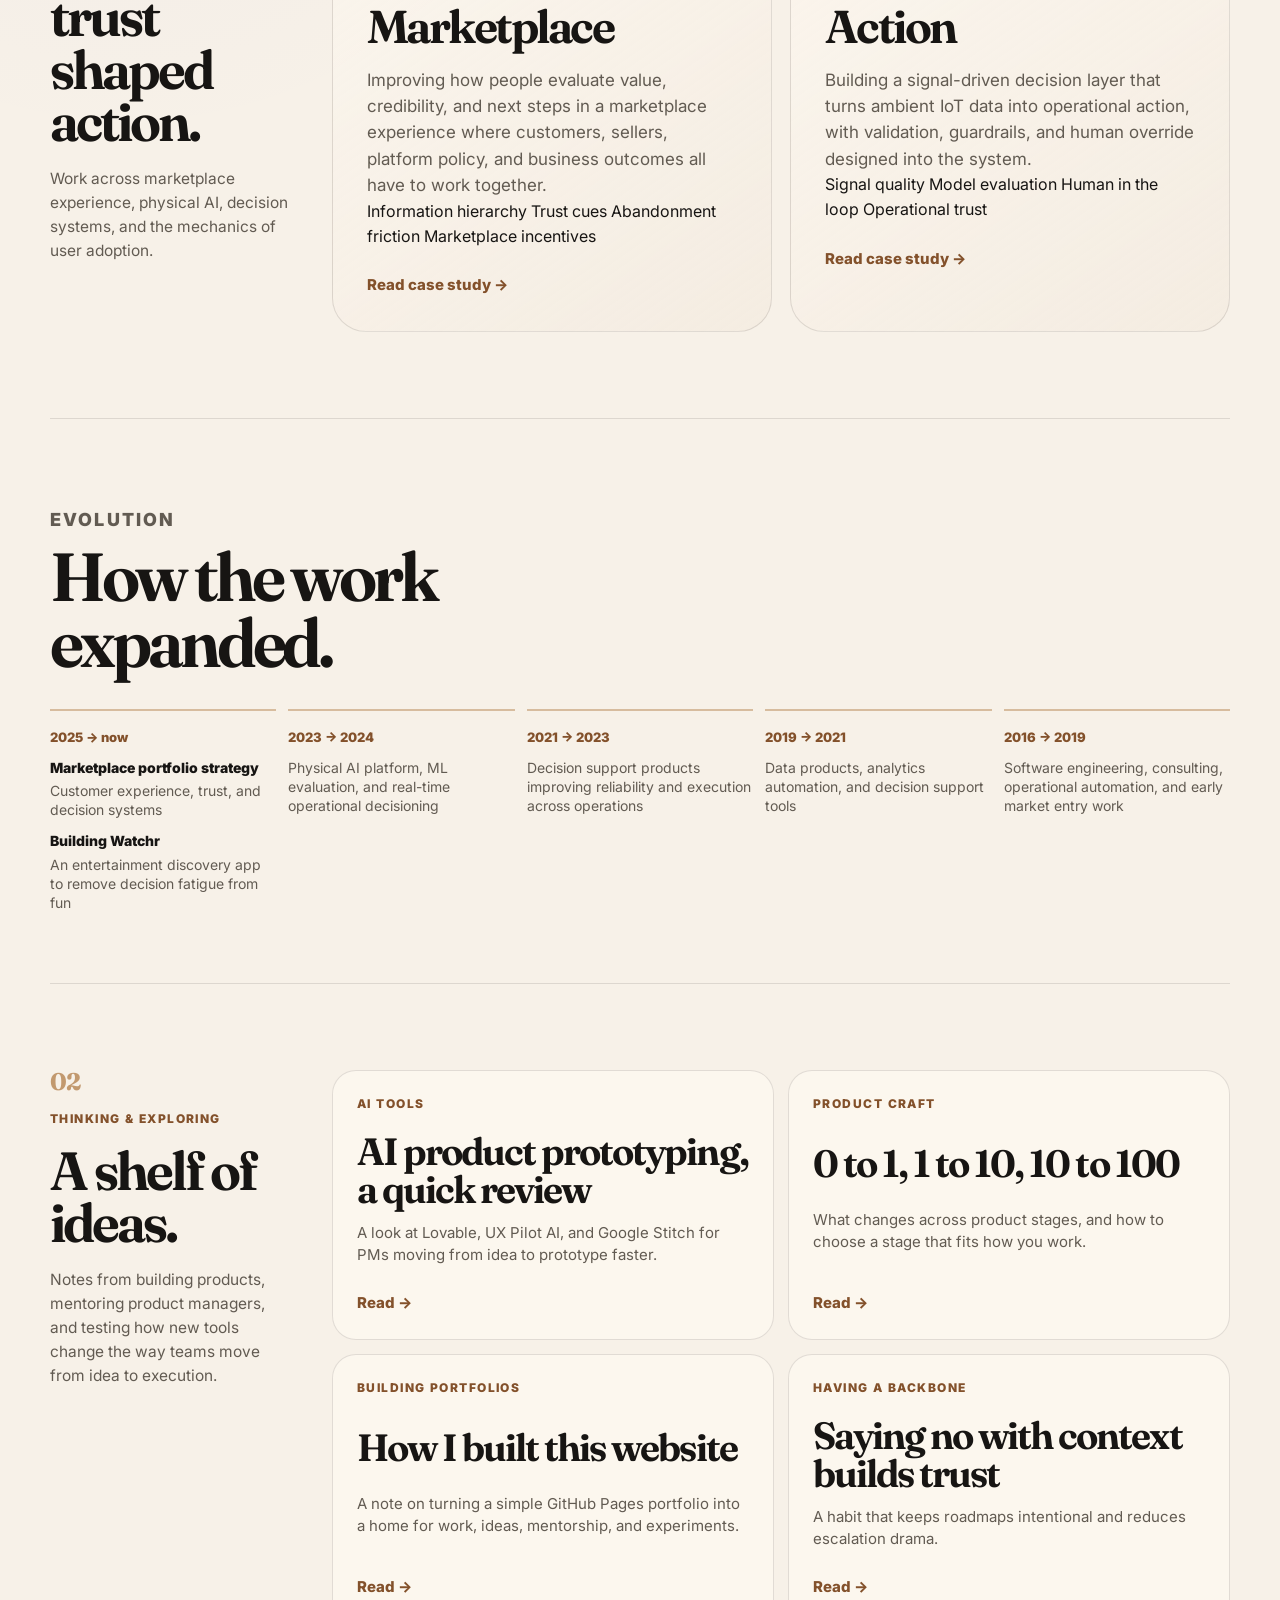
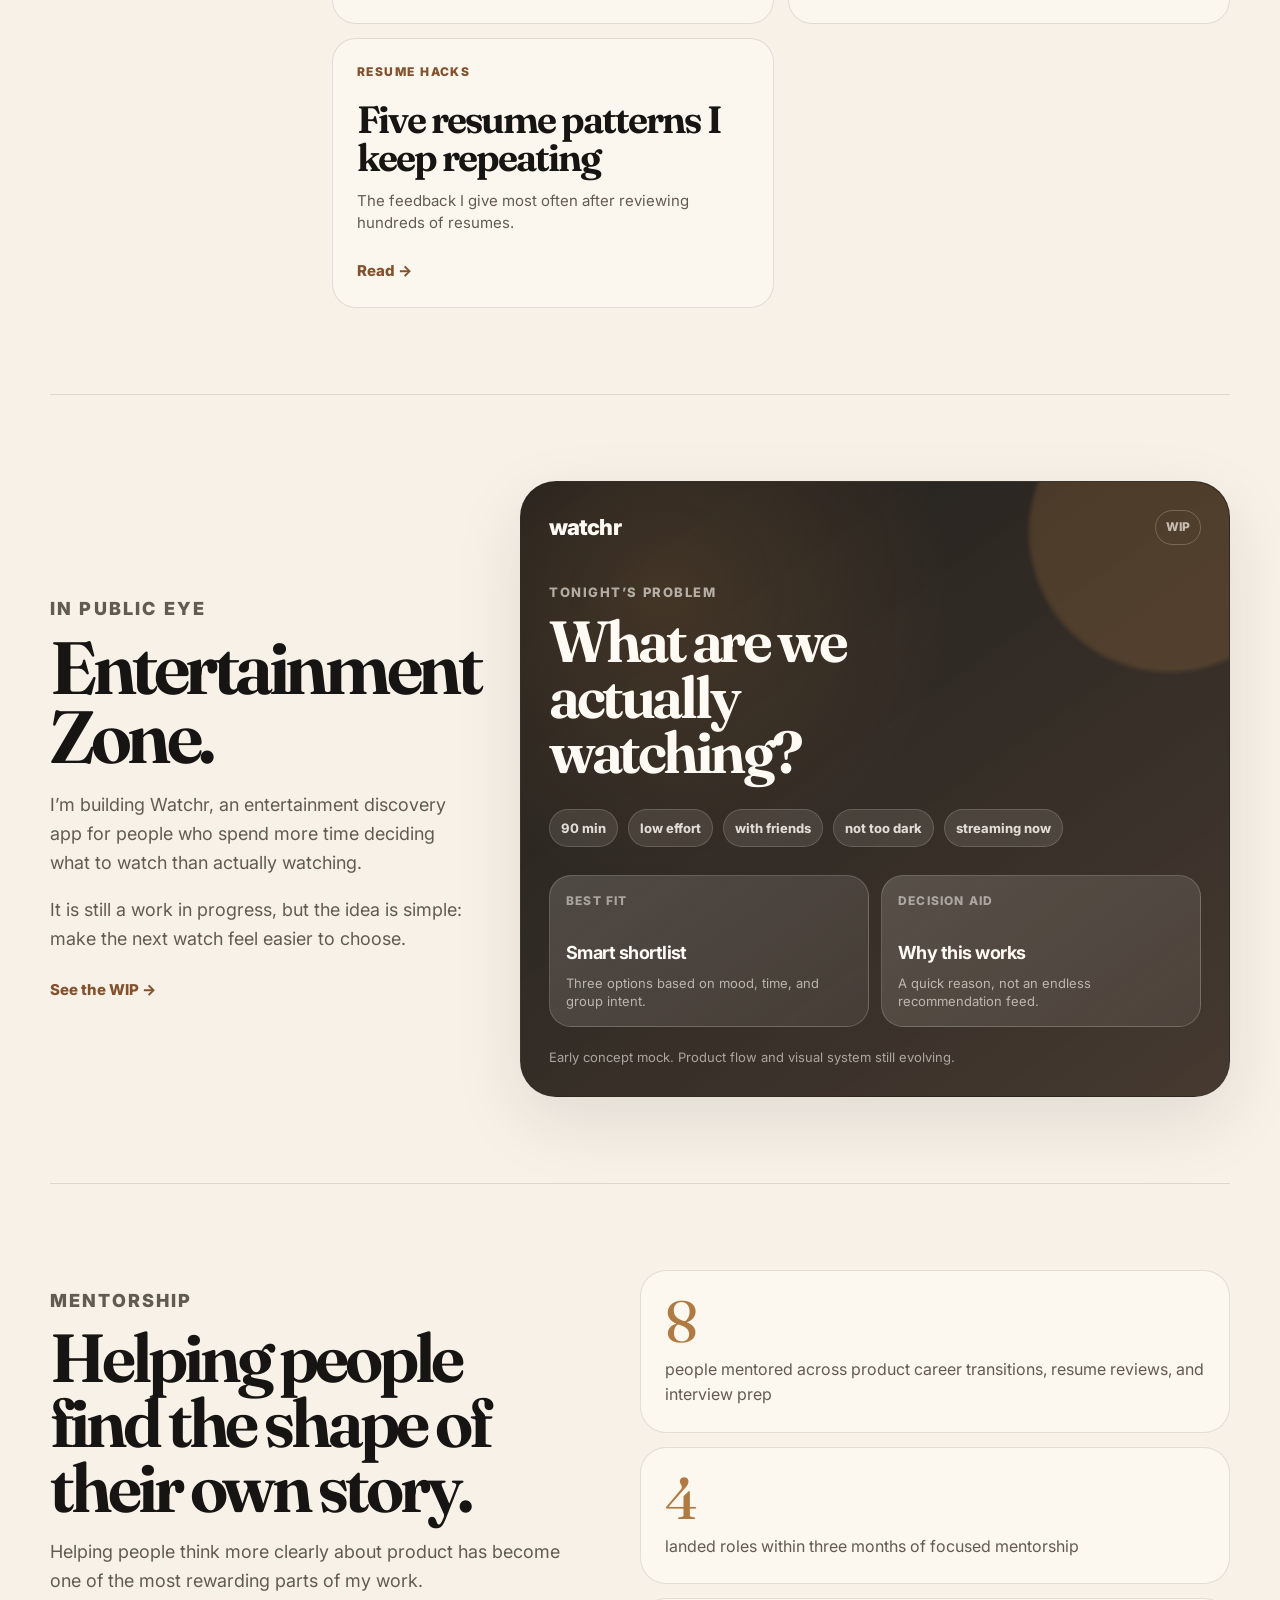
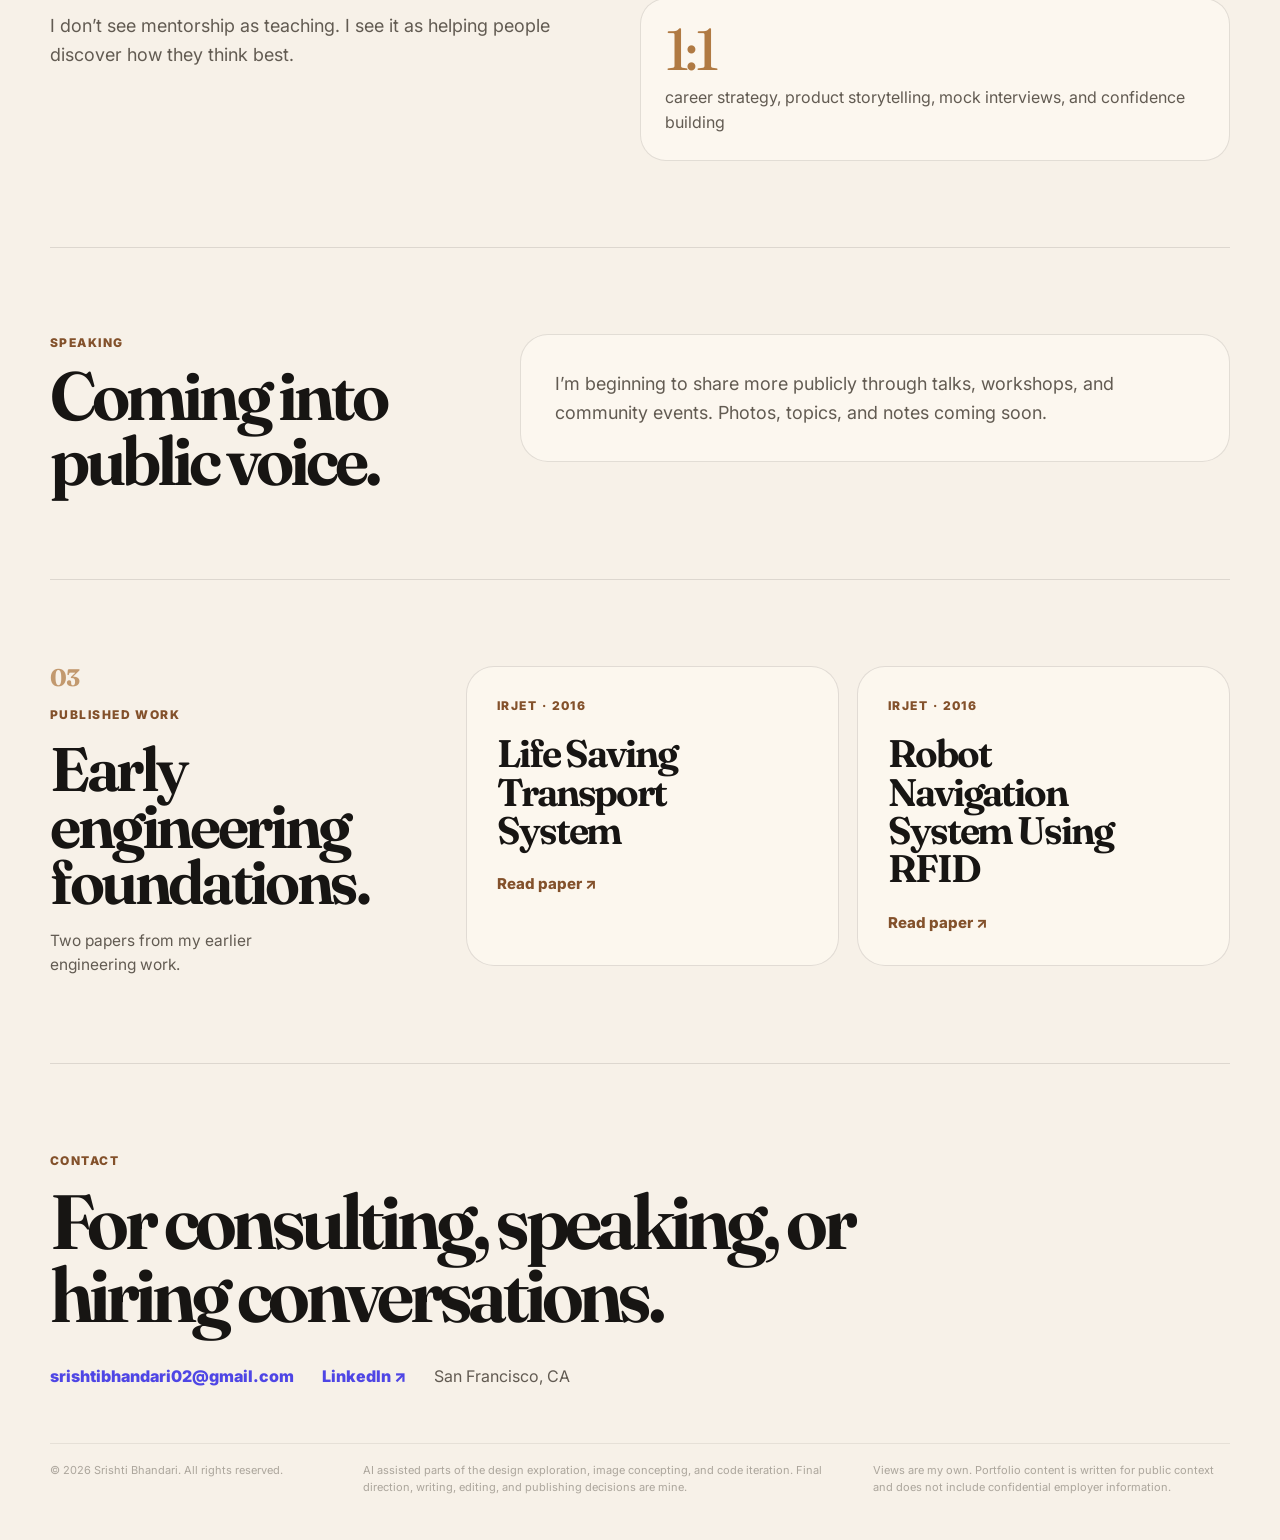
==== commit bb8ef81e: "Update index.html" ====
--- a/index.html
+++ b/index.html
@@ -47,7 +47,7 @@
 
       <div class="hero-text">
   <p>
-    I’m interested in the mechanics of action: what helps someone complete a task, what makes them abandon it, and what information a system should surface at the moment it matters.
+    I’m interested in the mechanics of action: what helps a customer complete a task, what makes them abandon it, and what information a system should surface at the moment it matters.
   </p>
 
   <p>
@@ -69,27 +69,53 @@
   </section>
 
   
-  <!-- SELECTED WORK -->
+<!-- SELECTED WORK -->
 <section id="work" class="section-shell section-block split-section">
   <div class="split-left">
     <p class="section-index">01</p>
     <p class="section-kicker">Selected Work</p>
-    <h2>A few systems I am proud to have built.</h2>
-    <p class="section-note">Examples of how I approach customer trust, decision systems, and ambiguity.</p>
+    <h2>Two systems where trust shaped action.</h2>
+    <p class="section-note">
+      Work across marketplace experience, physical AI, decision systems, and the mechanics of user adoption.
+    </p>
   </div>
 
   <div class="split-right work-showcase">
     <article class="work-panel" data-number="01">
-      <p class="meta">Customer Experience · Marketplace · Trust</p>
-      <h3>Making Marketplace Trustworthy</h3>
-      <p>Designing marketplace experiences where value, credibility, and customer confidence show up before hesitation does.</p>
+      <p class="meta">Marketplace · Trust · User Action</p>
+
+      <h3>Designing Trust in a Multi-Sided Marketplace</h3>
+
+      <p>
+        Improving how people evaluate value, credibility, and next steps in a marketplace experience where customers, sellers, platform policy, and business outcomes all have to work together.
+      </p>
+
+      <div class="work-proof">
+        <span>Information hierarchy</span>
+        <span>Trust cues</span>
+        <span>Abandonment friction</span>
+        <span>Marketplace incentives</span>
+      </div>
+
       <a href="case-marketplace.html" class="text-link">Read case study <span>→</span></a>
     </article>
 
     <article class="work-panel" data-number="02">
-      <p class="meta">Physical AI · IoT · Human in the Loop</p>
-      <h3>Turning Signals Into Decisions</h3>
-      <p>Built a signal-driven decision layer that turns ambient IoT data into real-time operational action with guardrails and human override.</p>
+      <p class="meta">Physical AI · IoT · Decision Systems</p>
+
+      <h3>Turning Signals Into Trusted Action</h3>
+
+      <p>
+        Building a signal-driven decision layer that turns ambient IoT data into operational action, with validation, guardrails, and human override designed into the system.
+      </p>
+
+      <div class="work-proof">
+        <span>Signal quality</span>
+        <span>Model evaluation</span>
+        <span>Human in the loop</span>
+        <span>Operational trust</span>
+      </div>
+
       <a href="case-iot.html" class="text-link">Read case study <span>→</span></a>
     </article>
   </div>
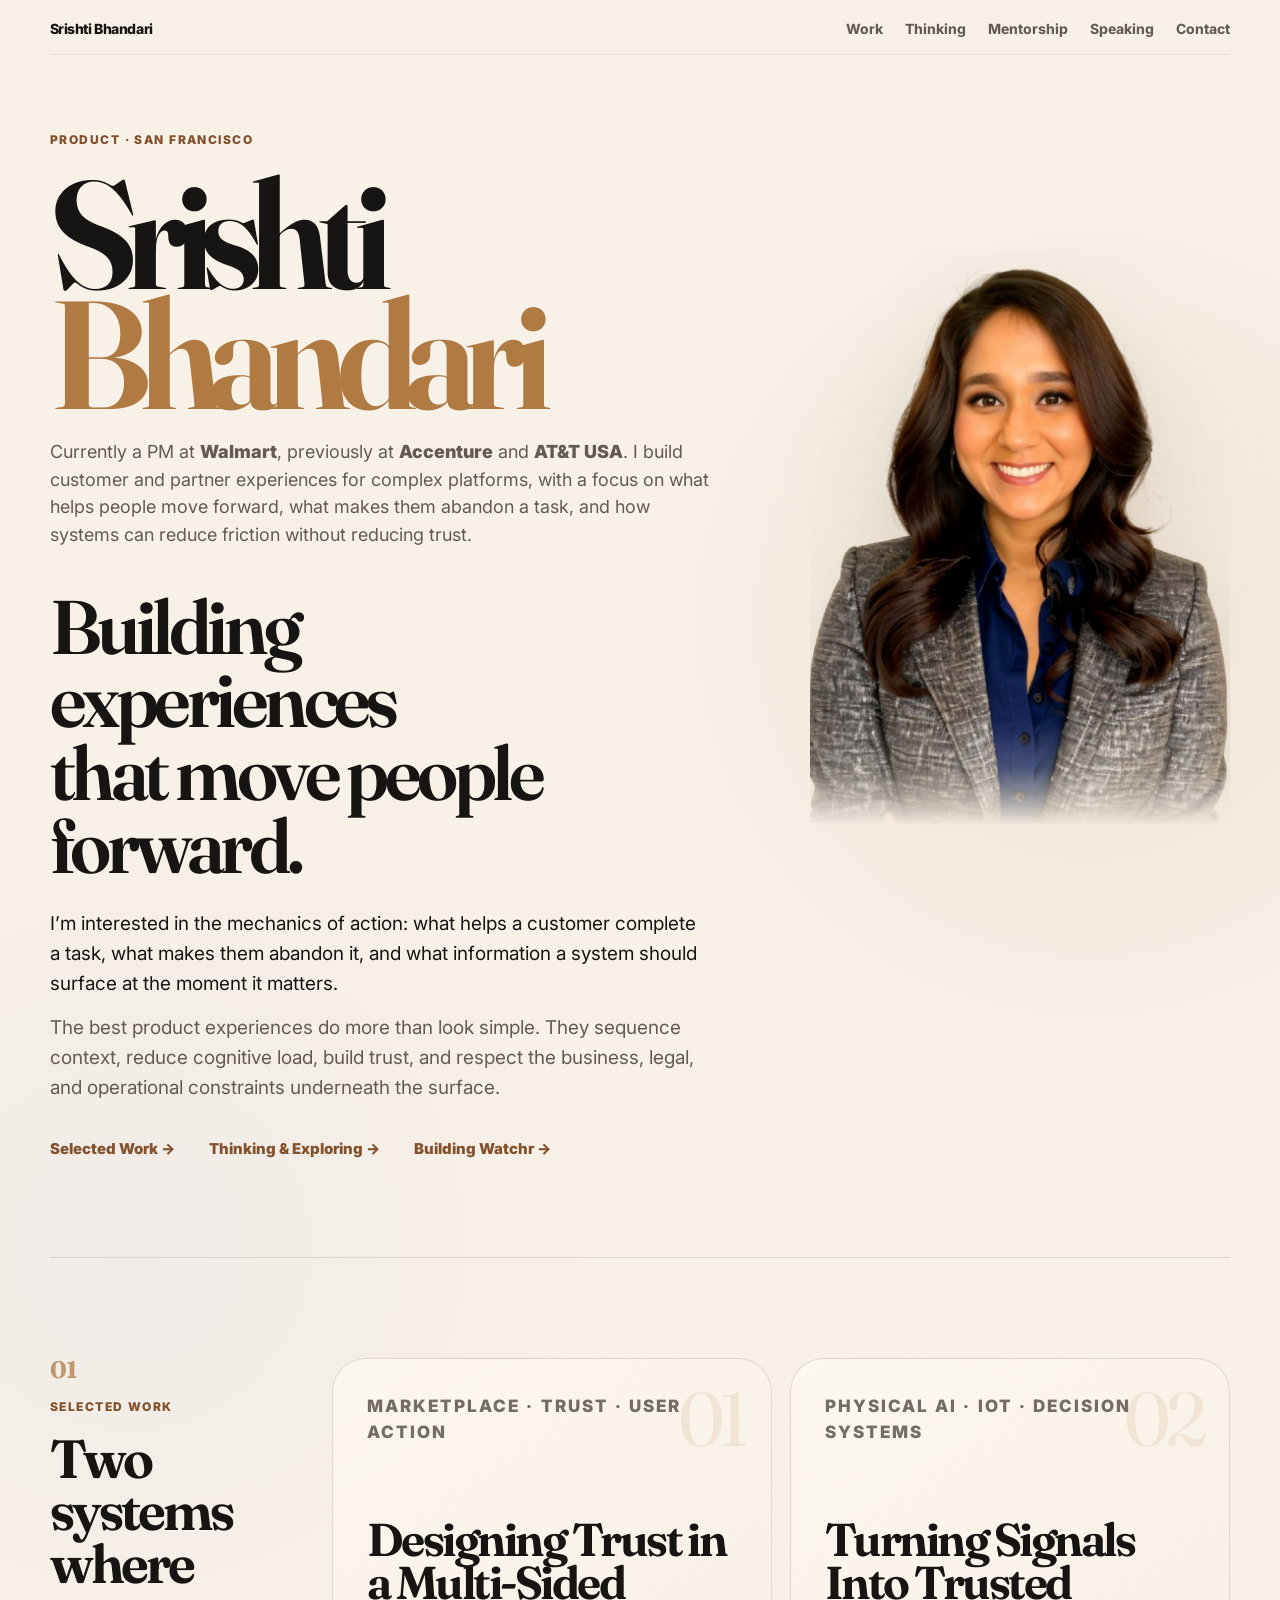
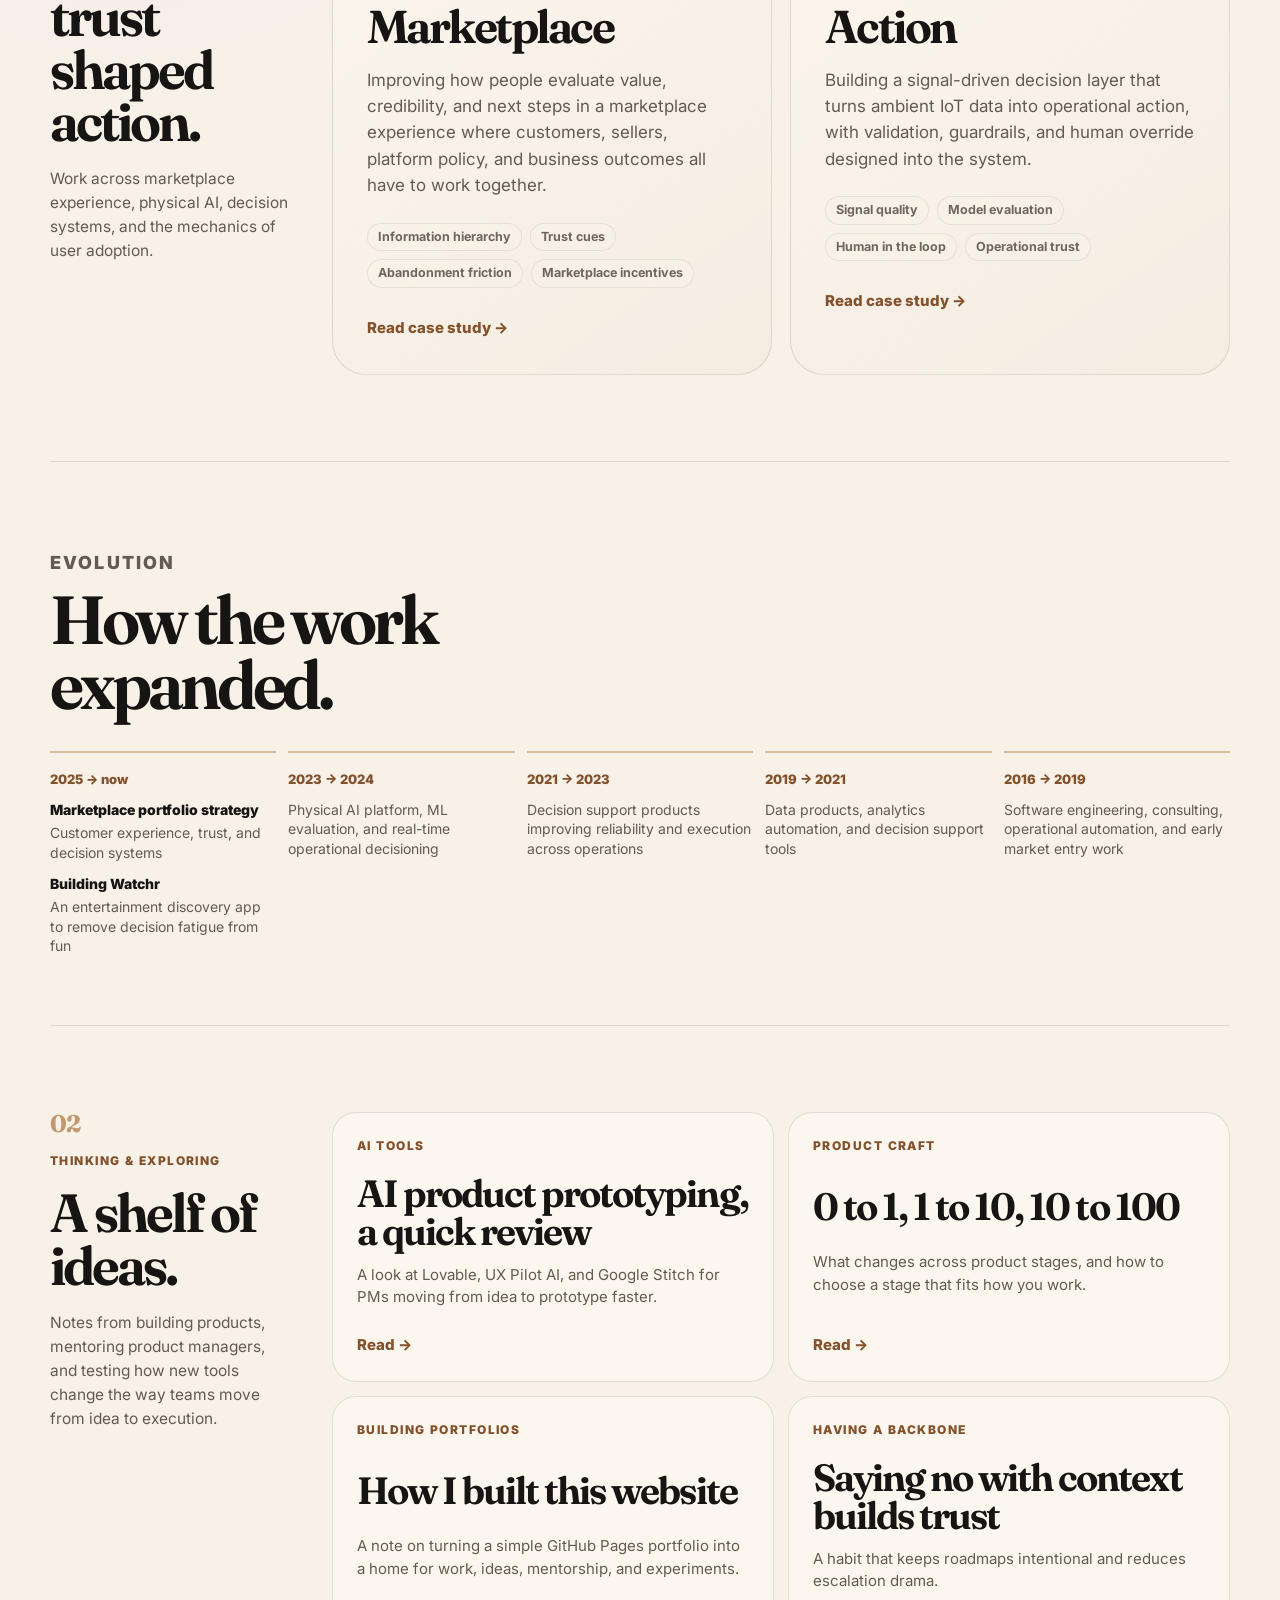
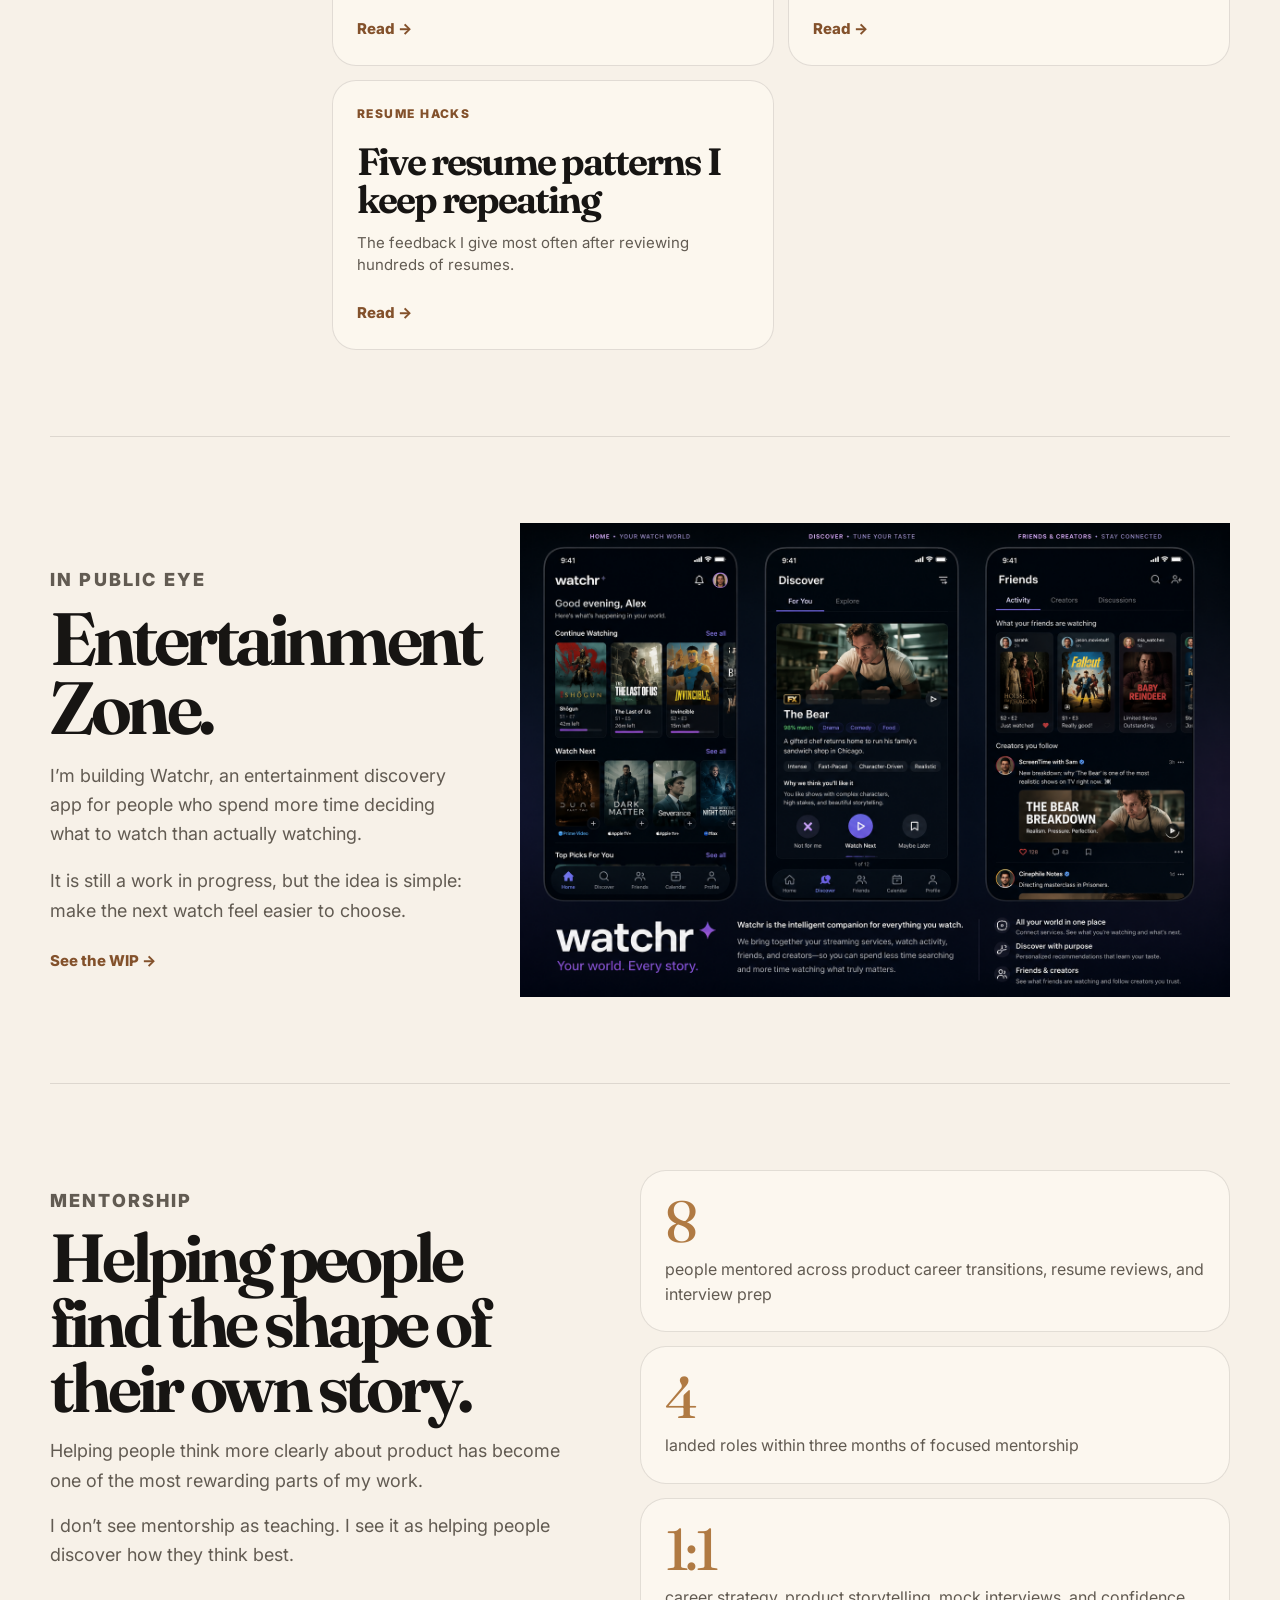
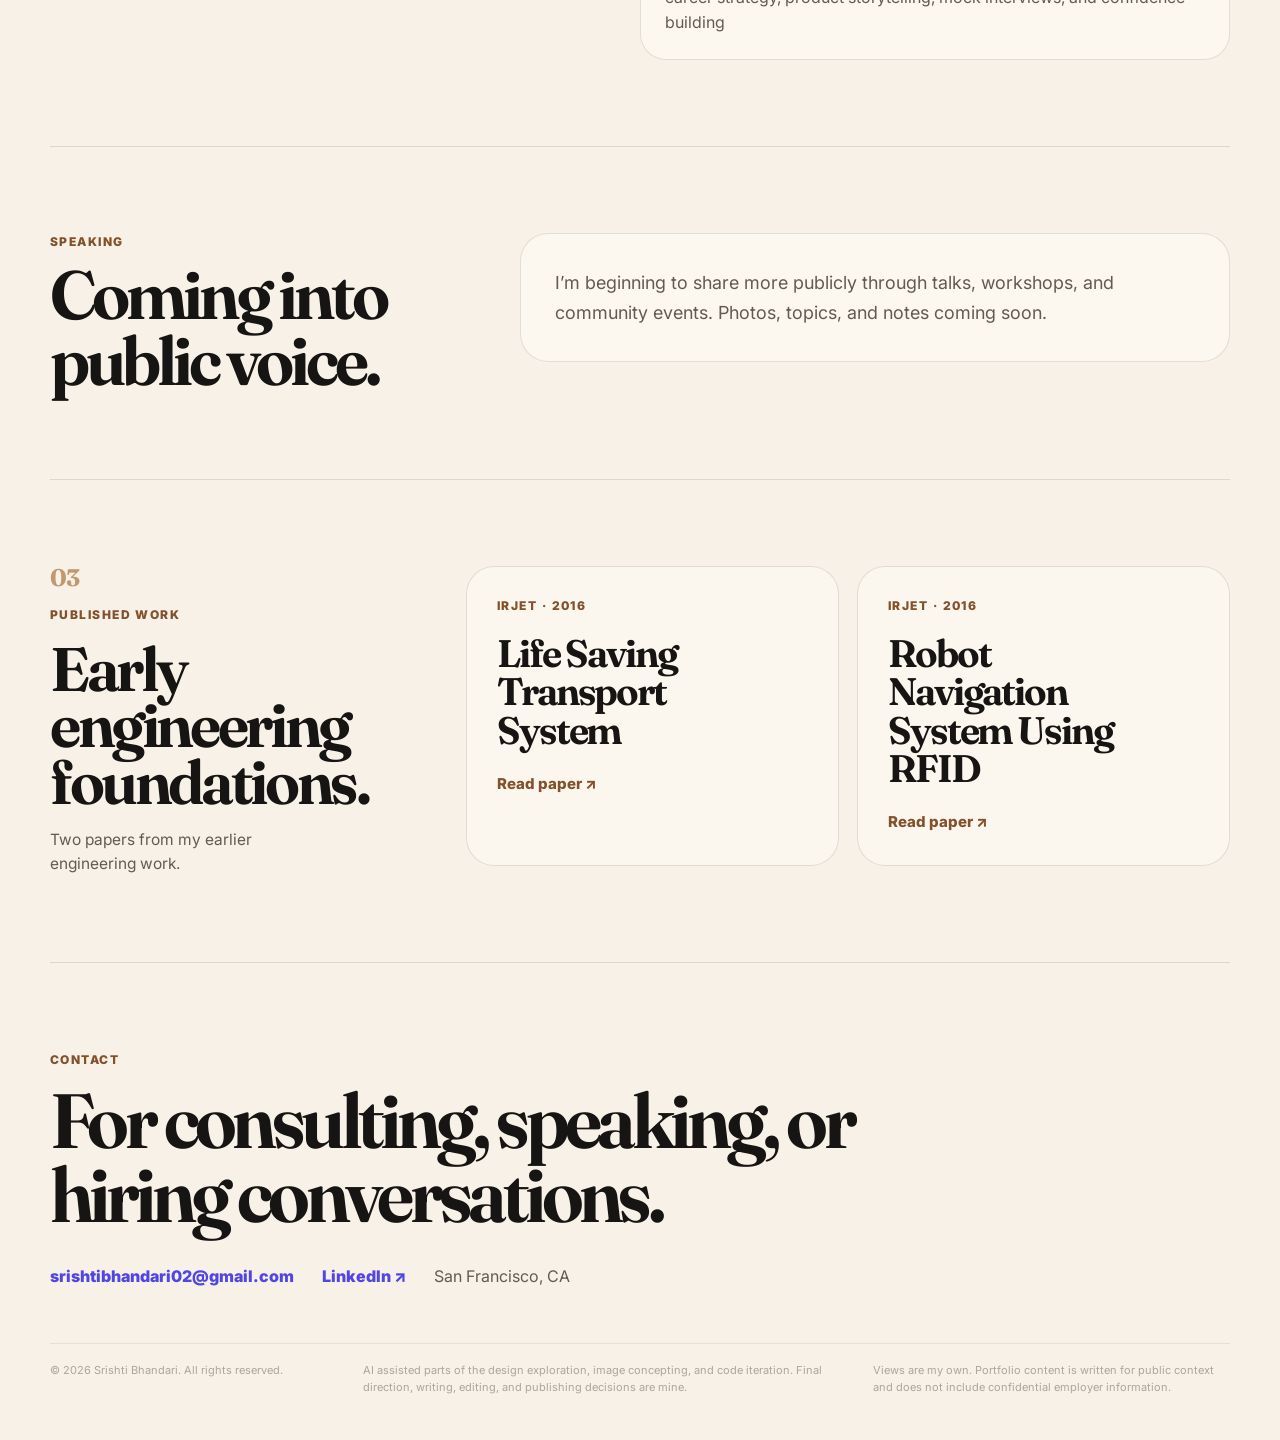
==== commit 397bab85: "Update index.html" ====
--- a/index.html
+++ b/index.html
@@ -235,43 +235,9 @@
     <a href="watchr.html" class="text-link">See the WIP <span>→</span></a>
   </div>
 
-  <div class="watchr-mock" aria-label="Watchr app concept mockup">
-    <div class="watchr-topbar">
-      <div class="watchr-logo">watchr</div>
-      <div class="watchr-status">WIP</div>
-    </div>
-
-    <div class="watchr-question">
-      <span>Tonight’s problem</span>
-      <h3>What are we actually watching?</h3>
-    </div>
-
-    <div class="watchr-chips">
-      <span>90 min</span>
-      <span>low effort</span>
-      <span>with friends</span>
-      <span>not too dark</span>
-      <span>streaming now</span>
-    </div>
-
-    <div class="watchr-card-stack">
-      <div class="watchr-card">
-        <div class="label">Best fit</div>
-        <strong>Smart shortlist</strong>
-        <p>Three options based on mood, time, and group intent.</p>
-      </div>
-
-      <div class="watchr-card">
-        <div class="label">Decision aid</div>
-        <strong>Why this works</strong>
-        <p>A quick reason, not an endless recommendation feed.</p>
-      </div>
-    </div>
-
-    <p class="watchr-note">
-      Early concept mock. Product flow and visual system still evolving.
-    </p>
-  </div>
+<div class="watchr-image-wrap" aria-label="Watchr app concept mockup">
+  <img src="images/watchr-mock.png" alt="Watchr app concept mockup" class="watchr-image" />
+</div>
 </section>
 
   <!-- MENTORSHIP -->
--- a/style.css
+++ b/style.css
@@ -1494,3 +1494,25 @@
     gap: 10px;
   }
 }
+/* Selected Work proof chips */
+.work-proof{
+  display: flex;
+  flex-wrap: wrap;
+  gap: 8px;
+  margin-top: 24px;
+}
+
+.work-proof span{
+  color: rgba(98, 91, 82, 0.92);
+  background: rgba(247, 241, 232, 0.76);
+  border: 1px solid rgba(36, 30, 24, 0.08);
+  border-radius: 999px;
+  padding: 7px 10px;
+  font-size: 12.5px;
+  font-weight: 700;
+  line-height: 1;
+}
+
+.work-panel .text-link{
+  margin-top: 28px;
+}
